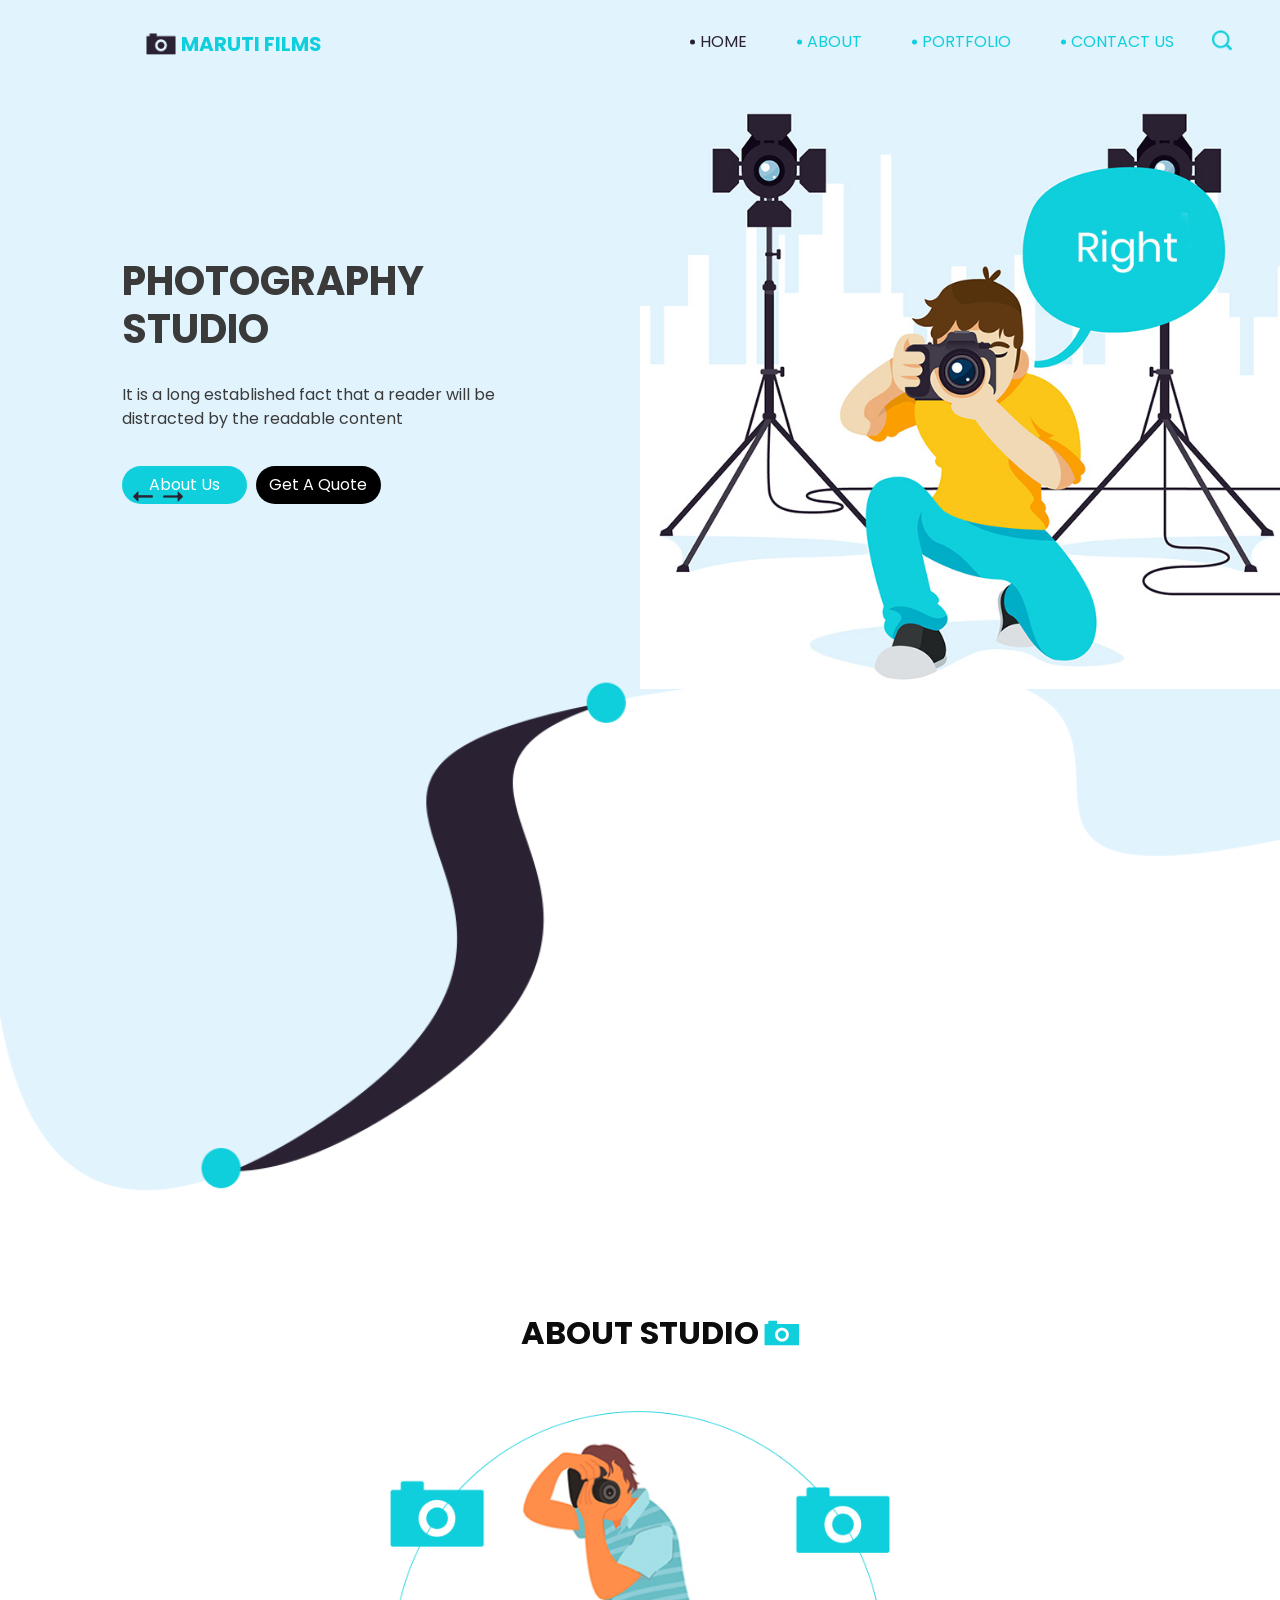
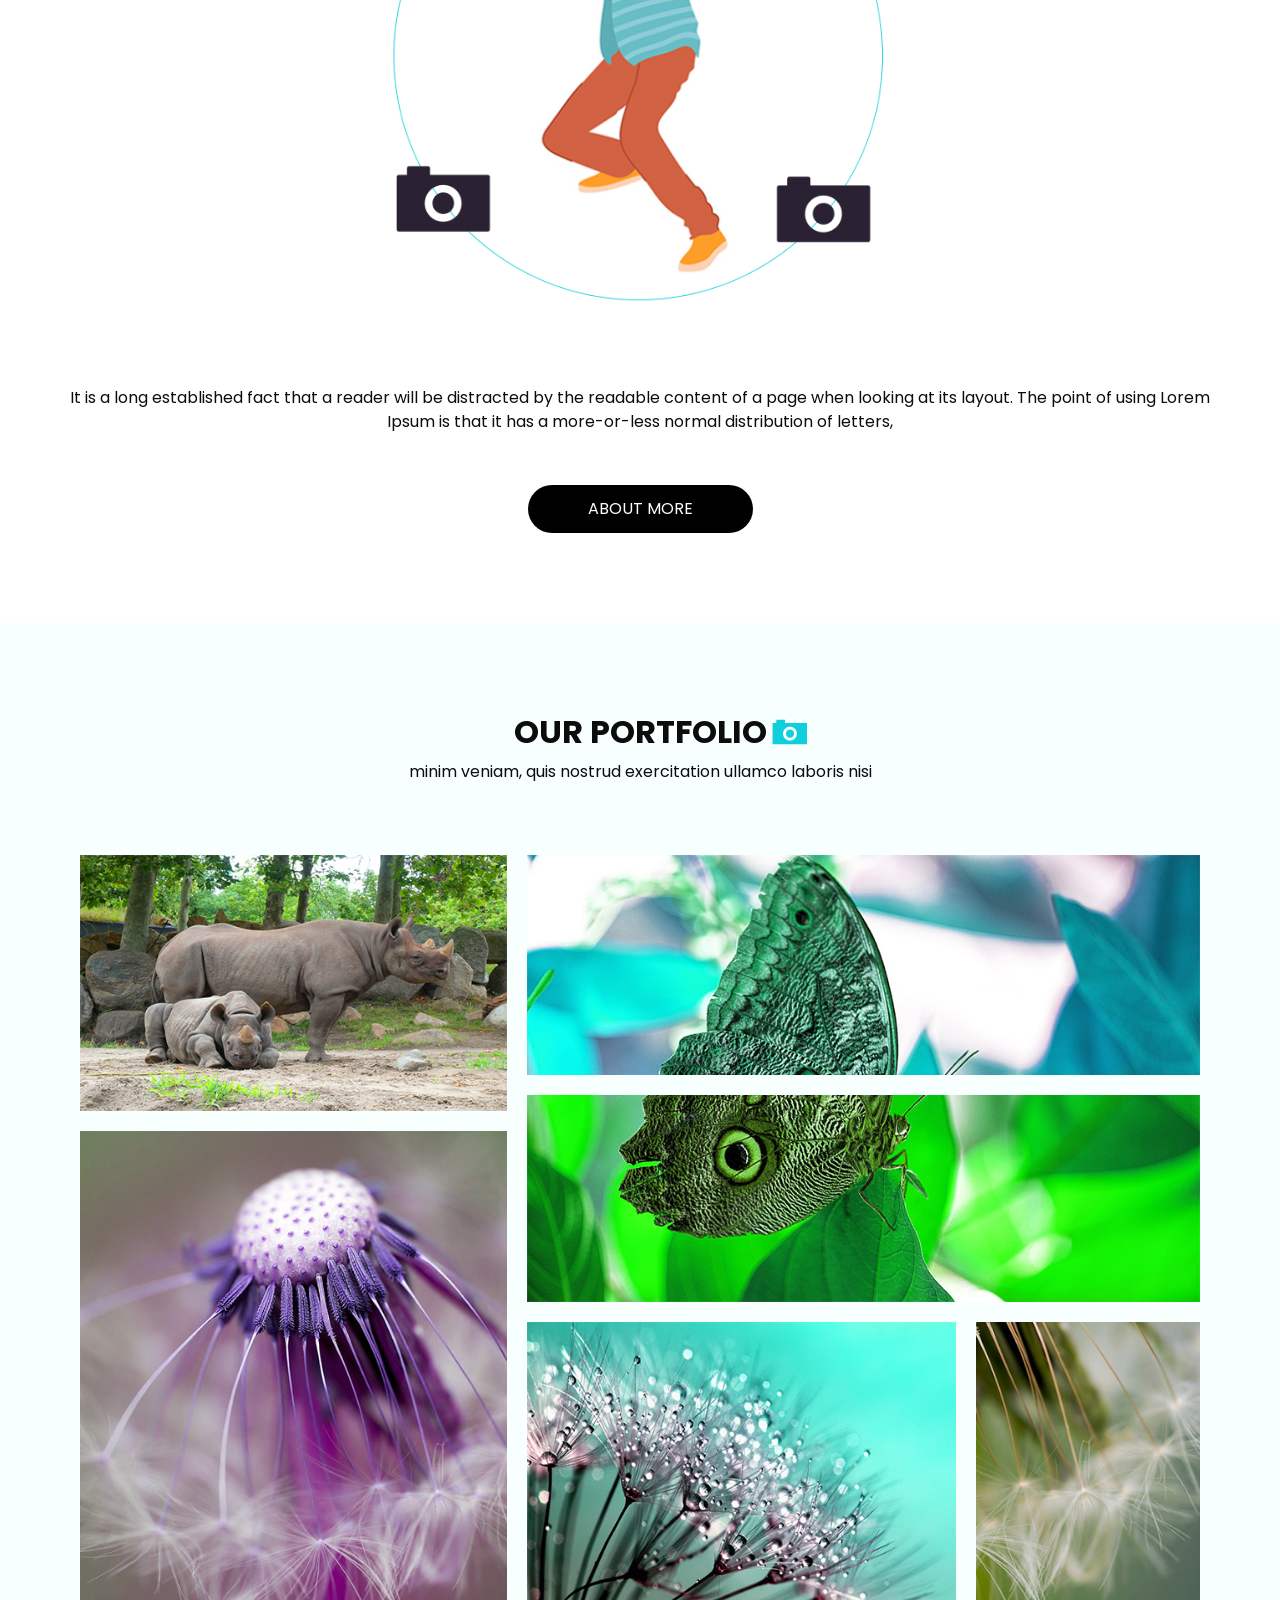
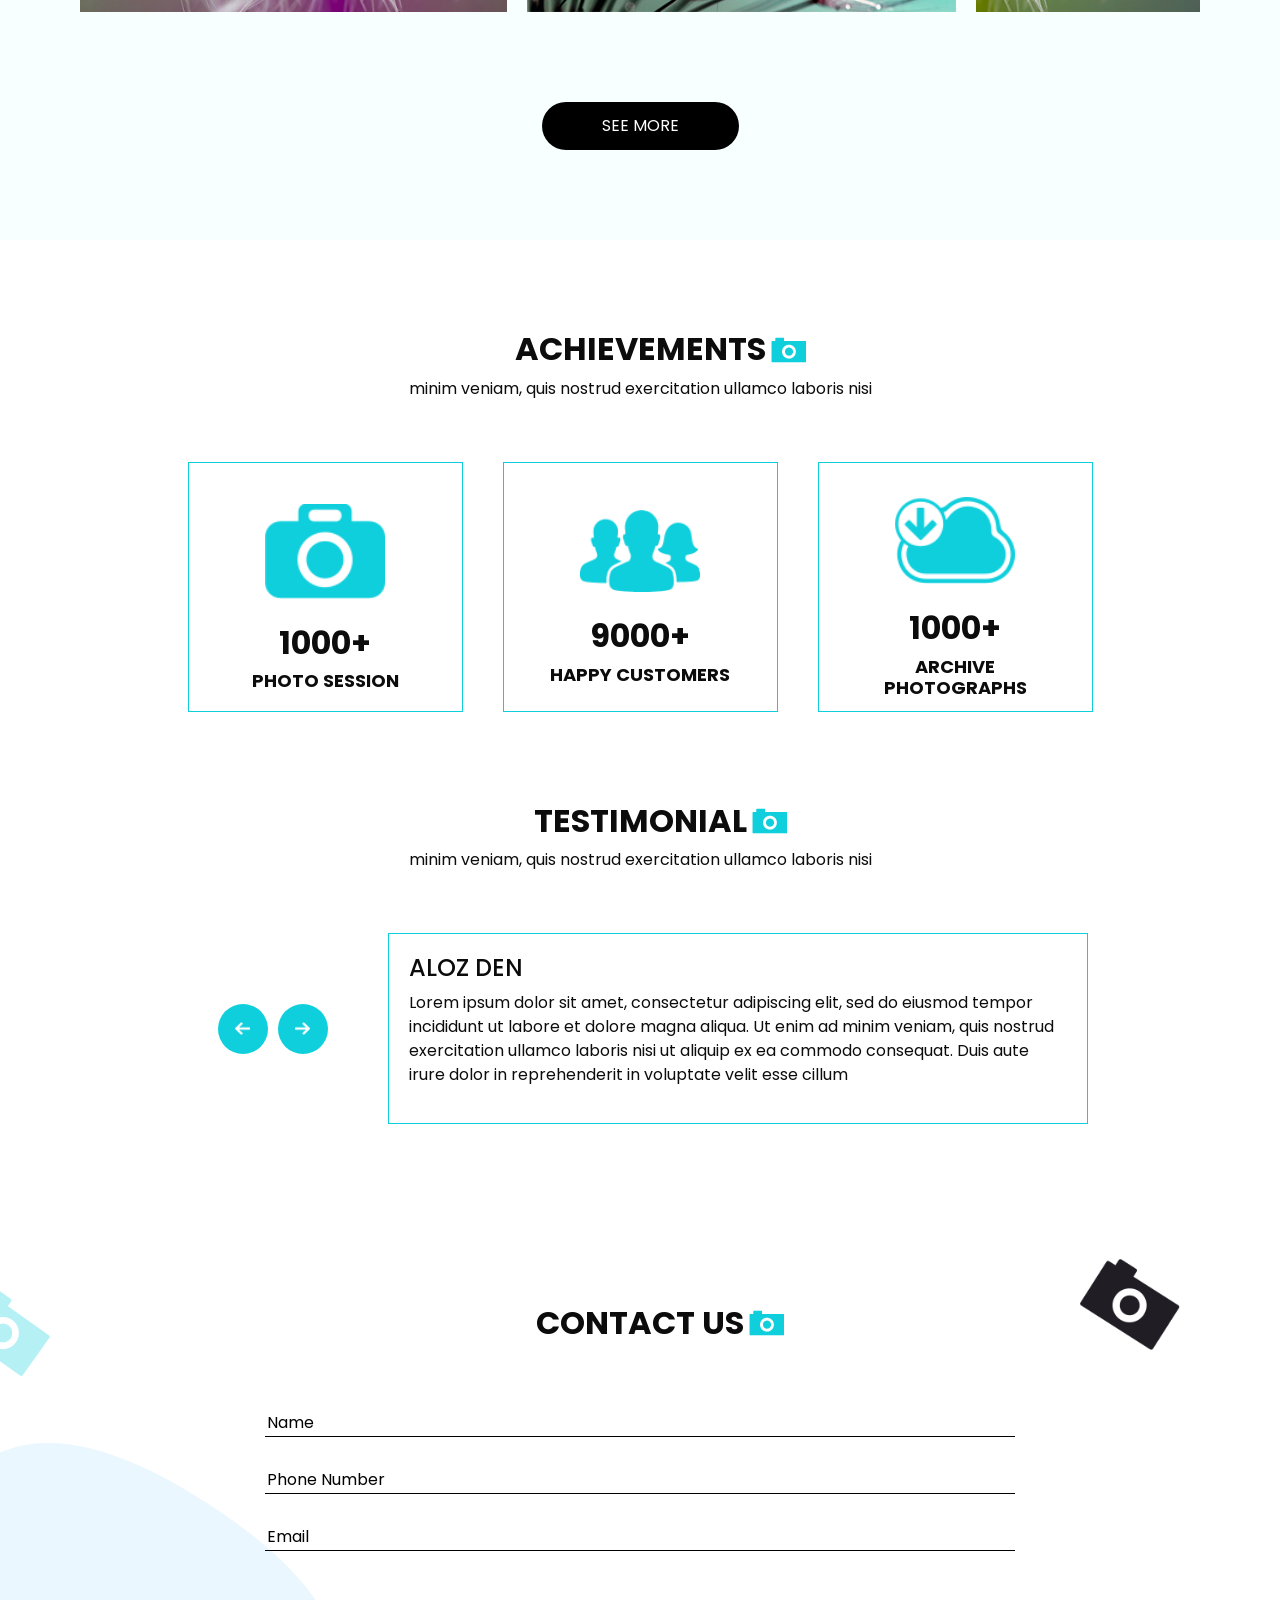
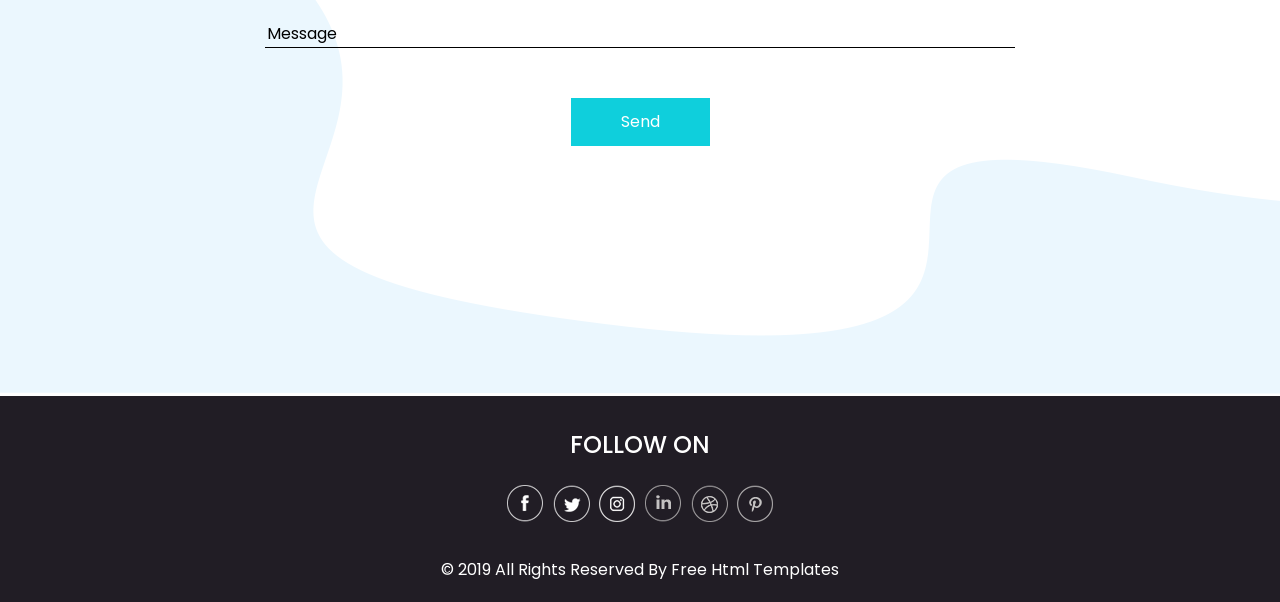
==== index.html @ 53996173 "Inital Code Added" ====
<!DOCTYPE html>
<html>

<head>
  <!-- Basic -->
  <meta charset="utf-8" />
  <meta http-equiv="X-UA-Compatible" content="IE=edge" />
  <!-- Mobile Metas -->
  <meta name="viewport" content="width=device-width, initial-scale=1, shrink-to-fit=no" />
  <!-- Site Metas -->
  <meta name="keywords" content="" />
  <meta name="description" content="" />
  <meta name="author" content="" />

  <title>Maruti Films</title>


  <!-- bootstrap core css -->
  <link rel="stylesheet" type="text/css" href="css/bootstrap.css" />

  <!-- fonts style -->
  <link href="https://fonts.googleapis.com/css?family=Poppins:400,700&display=swap" rel="stylesheet">

  <!-- Custom styles for this template -->
  <link href="css/style.css" rel="stylesheet" />
  <!-- responsive style -->
  <link href="css/responsive.css" rel="stylesheet" />
</head>

<body>

  <div class="hero_area">
    <!-- header section strats -->
    <header class="header_section">
      <div class="container-fluid">
        <div class="row">
          <div class="col-lg-11 offset-lg-1">
            <nav class="navbar navbar-expand-lg custom_nav-container ">
              <a class="navbar-brand" href="index.html">
                <img src="images/logo.png" alt="">
                <span>
                  Maruti Films
                </span>
              </a>
              </a>
              <button class="navbar-toggler" type="button" data-toggle="collapse" data-target="#navbarSupportedContent"
                aria-controls="navbarSupportedContent" aria-expanded="false" aria-label="Toggle navigation">
                <span class="navbar-toggler-icon"></span>
              </button>

              <div class="collapse navbar-collapse" id="navbarSupportedContent">
                <div class="d-flex ml-auto flex-column flex-lg-row align-items-center">
                  <ul class="navbar-nav  ">
                    <li class="nav-item active">
                      <a class="nav-link" href="index.html">Home <span class="sr-only">(current)</span></a>
                    </li>
                    <li class="nav-item">
                      <a class="nav-link" href="about.html"> About</a>
                    </li>
                    <li class="nav-item">
                      <a class="nav-link" href="portfolio.html"> Portfolio </a>
                    </li>
                    <li class="nav-item">
                      <a class="nav-link" href="contact.html">Contact Us</a>
                    </li>
                  </ul>
                  <form class="form-inline">
                    <button class="btn  my-2 my-sm-0 nav_search-btn" type="submit"></button>
                  </form>
                </div>

              </div>
            </nav>
          </div>
        </div>
      </div>
    </header>
    <!-- end header section -->
    <!-- slider section -->
    <section class=" slider_section position-relative">
      <div id="carouselExampleControls" class="carousel slide" data-ride="carousel">
        <div class="carousel-inner">
          <div class="carousel-item active">
            <div class="container-fluid">
              <div class="row">
                <div class="col-md-5 offset-md-1 ">
                  <div class="detail_box">
                    <h1>
                      photography <br>
                      studio
                    </h1>
                    <p>
                      It is a long established fact that a reader will be distracted by the readable content
                    </p>
                    <div class="btn-box">
                      <a href="" class="btn-1">
                        About Us
                      </a>
                      <a href="" class="btn-2">
                        Get A Quote
                      </a>
                    </div>
                  </div>
                </div>
                <div class="col-md-6 px-0">
                  <div class="img-box">
                    <img src="images/slider-img.jpg" alt="">
                  </div>
                </div>
              </div>
            </div>
          </div>
          <div class="carousel-item">
            <div class="container-fluid">
              <div class="row">
                <div class="col-md-5 offset-md-1">
                  <div class="detail_box">
                    <h1>
                      photography <br>
                      studio
                    </h1>
                    <p>
                      It is a long established fact that a reader will be distracted by the readable content
                    </p>
                    <div class="btn-box">
                      <a href="" class="btn-1">
                        About Us
                      </a>
                      <a href="" class="btn-2">
                        Get A Quote
                      </a>
                    </div>
                  </div>
                </div>
                <div class="col-md-6 px-0">
                  <div class="img-box">
                    <img src="images/slider-img.jpg" alt="">
                  </div>
                </div>
              </div>
            </div>
          </div>
          <div class="carousel-item">
            <div class="container-fluid">
              <div class="row">
                <div class="col-md-5 offset-md-1">
                  <div class="detail_box">
                    <h1>
                      photography <br>
                      studio
                    </h1>
                    <p>
                      It is a long established fact that a reader will be distracted by the readable content
                    </p>
                    <div class="btn-box">
                      <a href="" class="btn-1">
                        About Us
                      </a>
                      <a href="" class="btn-2">
                        Get A Quote
                      </a>
                    </div>
                  </div>
                </div>
                <div class="col-md-6 px-0">
                  <div class="img-box">
                    <img src="images/slider-img.jpg" alt="">
                  </div>
                </div>
              </div>
            </div>
          </div>
        </div>
        <div class="carousel_btn-container">
          <a class="carousel-control-prev" href="#carouselExampleControls" role="button" data-slide="prev">
            <span class="sr-only">Previous</span>
          </a>
          <a class="carousel-control-next" href="#carouselExampleControls" role="button" data-slide="next">
            <span class="sr-only">Next</span>
          </a>
        </div>
      </div>

    </section>
    <!-- end slider section -->
  </div>

  <!-- about section -->

  <section class="about_section layout_padding">
    <div class="container">
      <div class="heading_container">
        <h2>
          About Studio
        </h2>
      </div>
      <div class="box">
        <div class="img-box">
          <img src="images/about-img.jpg" alt="">
          <div class="about_img-bg">
            <img src="images/about-img-bg.png" alt="">
          </div>
        </div>
        <div class="detail-box">
          <p>
            It is a long established fact that a reader will be distracted by the readable content of a page when
            looking at its layout. The point of using Lorem Ipsum is that it has a more-or-less normal distribution of
            letters,
          </p>
          <div>
            <a href="">
              about More
            </a>
          </div>
        </div>
      </div>
    </div>

  </section>

  <!-- end about section -->

  <!-- portfolio section -->

  <section class="portfolio_section layout_padding">
    <div class="container">
      <div class="heading_container">
        <h2>
          Our portfolio
        </h2>
        <p>
          minim veniam, quis nostrud exercitation ullamco laboris nisi
        </p>
      </div>
      <div class="portfolio_container layout_padding2">
        <div class="box-1">
          <div class="img-box b-1">
            <img src="images/p-1.jpg" alt="">
            <div class="btn-box">
              <a href="" class="btn-1">

              </a>
            </div>
          </div>
          <div class="img-box b-2">
            <img src="images/p-2.jpg" alt="">
            <div class="btn-box">
              <a href="" class="btn-1">

              </a>
            </div>
          </div>
        </div>
        <div class="box-2">
          <div class="box-2-top">
            <div class="img-box b-3">
              <img src="images/p-3.jpg" alt="">
              <div class="btn-box">
                <a href="" class="btn-1">

                </a>
              </div>
            </div>
          </div>
          <div class="box-2-top2">
            <div class="img-box b-4">
              <img src="images/p-4.jpg" alt="">
              <div class="btn-box">
                <a href="" class="btn-1">

                </a>
              </div>
            </div>
          </div>
          <div class="box-2-btm">
            <div class="img-box b-5">
              <img src="images/p-5.jpg" alt="">
              <div class="btn-box">
                <a href="" class="btn-1">

                </a>
              </div>
            </div>
            <div class="img-box b-6">
              <img src="images/p-6.jpg" alt="">
              <div class="btn-box">
                <a href="" class="btn-1">

                </a>
              </div>
            </div>
          </div>
        </div>
      </div>
      <div class="see_btn">
        <a href="">
          See More
        </a>
      </div>
    </div>

  </section>

  <!-- end about section -->

  <!-- achieve section -->

  <section class="achieve_section layout_padding">
    <div class="container">
      <div class="heading_container">
        <h2>
          ACHIEVEMENTS
        </h2>
        <p>
          minim veniam, quis nostrud exercitation ullamco laboris nisi
        </p>
      </div>
      <div class="achieve_container">
        <div class="box">
          <div class="img-box">
            <img src="images/a-1.png" alt="">
          </div>
          <div class="detail-box">
            <h2>
              1000+
            </h2>
            <h6>
              Photo Session
            </h6>
          </div>
        </div>
        <div class="box">
          <div class="img-box">
            <img src="images/a-2.png" alt="">
          </div>
          <div class="detail-box">
            <h2>
              9000+
            </h2>
            <h6>
              Happy Customers
            </h6>
          </div>
        </div>
        <div class="box">
          <div class="img-box">
            <img src="images/a-3.png" alt="">
          </div>
          <div class="detail-box">
            <h2>
              1000+
            </h2>
            <h6>
              Archive Photographs
            </h6>
          </div>
        </div>
      </div>
    </div>
  </section>

  <!-- end achieve section -->

  <!-- client section -->

  <section class="client_section layout_padding-bottom">
    <div class="container">
      <div class="heading_container">
        <h2>
          Testimonial
        </h2>
        <p>
          minim veniam, quis nostrud exercitation ullamco laboris nisi
        </p>
      </div>
      <div class="layout_padding2-top">
        <div id="carouselExample2Controls" class="carousel slide" data-ride="carousel">
          <div class="row">
            <div class="col-md-3">
              <div class="btn_container">
                <a class="carousel-control-prev" href="#carouselExample2Controls" role="button" data-slide="prev">
                  <span class="sr-only">Previous</span>
                </a>
                <a class="carousel-control-next" href="#carouselExample2Controls" role="button" data-slide="next">
                  <span class="sr-only">Next</span>
                </a>
              </div>
            </div>
            <div class="col-md-9 col-lg-8">
              <div class="carousel-inner">
                <div class="carousel-item active">
                  <div class="detail-box">
                    <h4>
                      Aloz den
                    </h4>
                    <p>
                      Lorem ipsum dolor sit amet, consectetur adipiscing elit, sed do eiusmod tempor incididunt ut
                      labore
                      et
                      dolore magna aliqua. Ut enim ad minim veniam, quis nostrud exercitation ullamco laboris nisi ut
                      aliquip ex ea commodo consequat. Duis aute irure dolor in reprehenderit in voluptate velit esse
                      cillum
                    </p>
                  </div>
                </div>
                <div class="carousel-item ">
                  <div class="detail-box">
                    <h4>
                      Aloz den
                    </h4>
                    <p>
                      Lorem ipsum dolor sit amet, consectetur adipiscing elit, sed do eiusmod tempor incididunt ut
                      labore
                      et
                      dolore magna aliqua. Ut enim ad minim veniam, quis nostrud exercitation ullamco laboris nisi ut
                      aliquip ex ea commodo consequat. Duis aute irure dolor in reprehenderit in voluptate velit esse
                      cillum
                    </p>
                  </div>
                </div>
                <div class="carousel-item ">
                  <div class="detail-box">
                    <h4>
                      Aloz den
                    </h4>
                    <p>
                      Lorem ipsum dolor sit amet, consectetur adipiscing elit, sed do eiusmod tempor incididunt ut
                      labore
                      et
                      dolore magna aliqua. Ut enim ad minim veniam, quis nostrud exercitation ullamco laboris nisi ut
                      aliquip ex ea commodo consequat. Duis aute irure dolor in reprehenderit in voluptate velit esse
                      cillum
                    </p>
                  </div>
                </div>
              </div>
            </div>

          </div>

        </div>
      </div>
    </div>
  </section>


  <!-- end client section -->

  <!-- contact section -->

  <section class="contact_section layout_padding">
    <div class="bg-img1">
      <img src="images/bg-img-1.png" alt="">
    </div>
    <div class="bg-img2">
      <img src="images/bg-img-2.png" alt="">
    </div>
    <div class="container">
      <div class="heading_container">
        <h2>
          Contact Us
        </h2>
      </div>
      <div class="">
        <div class="row">
          <div class="col-md-8 mx-auto">
            <form action="">
              <div class="contact_form-container">
                <div>
                  <div>
                    <input type="text" placeholder="Name">
                  </div>
                  <div>
                    <input type="text" placeholder="Phone Number">
                  </div>
                  <div>
                    <input type="email" placeholder="Email">
                  </div>
                  <div class="">
                    <input type="text" placeholder="Message" class="message_input">
                  </div>
                  <div class=" d-flex justify-content-center ">
                    <button type="submit">
                      Send
                    </button>
                  </div>
                </div>
              </div>
            </form>
          </div>
        </div>
      </div>
    </div>
  </section>


  <!-- end contact section -->


  <!-- info section -->
  <section class="info_section ">
    <div class="container">
      <div class="info_container">
        <div class="info_social">
          <div class="d-flex justify-content-center">
            <h4 class="">
              Follow on
            </h4>
          </div>
          <div class="social_box">
            <a href="">
              <img src="images/fb.png" alt="">
            </a>
            <a href="">
              <img src="images/twitter.png" alt="">
            </a>
            <a href="">
              <img src="images/instagram.png" alt="">
            </a>
            <a href="">
              <img src="images/linkedin.png" alt="">
            </a>
            <a href="">
              <img src="images/dribble.png" alt="">
            </a>
            <a href="">
              <img src="images/pinterest.png" alt="">
            </a>
          </div>
        </div>
      </div>
    </div>
  </section>

  <!-- end info_section -->

  <!-- footer section -->
  <section class="container-fluid footer_section">
    <div class="container">
      <p>
        &copy; 2019 All Rights Reserved By
        <a href="https://html.design/">Free Html Templates</a>
      </p>
    </div>
  </section>
  <!-- footer section -->

  <script type="text/javascript" src="js/jquery-3.4.1.min.js"></script>
  <script type="text/javascript" src="js/bootstrap.js"></script>

</body>

</html>
---- css/style.css ----
body {
  font-family: 'Poppins', sans-serif;
  color: #0c0c0c;
  background-color: #ffffff;
}

.layout_padding {
  padding: 90px 0;
}

.layout_padding2 {
  padding: 45px 0;
}

.layout_padding2-top {
  padding-top: 45px;
}

.layout_padding2-bottom {
  padding-bottom: 45px;
}

.layout_padding-top {
  padding-top: 90px;
}

.layout_padding-bottom {
  padding-bottom: 90px;
}

.heading_container {
  display: -webkit-box;
  display: -ms-flexbox;
  display: flex;
  -webkit-box-orient: vertical;
  -webkit-box-direction: normal;
      -ms-flex-direction: column;
          flex-direction: column;
  -webkit-box-align: center;
      -ms-flex-align: center;
          align-items: center;
  text-align: center;
}

.heading_container h2 {
  position: relative;
  font-weight: bold;
  text-transform: uppercase;
}

.heading_container h2 span {
  position: relative;
  z-index: 2;
}

.heading_container h2::before {
  content: "";
  position: absolute;
  width: 35px;
  height: 26px;
  top: 50%;
  right: -40px;
  -webkit-transform: translateY(-50%);
          transform: translateY(-50%);
  z-index: 1;
  background-image: url(../images/heading-img.png);
  background-repeat: no-repeat;
}

/*header section*/
.hero_area {
  height: 136vh;
  position: relative;
  background-image: url(../images/hero-bg.png);
  background-size: cover;
}

.sub_page .hero_area {
  height: auto;
  background-image: none;
  background-color: #e1f3fd;
}

.sub_page .hero_area::after {
  display: none;
}

.header_section .container-fluid {
  padding-right: 25px;
  padding-left: 25px;
}

.header_section .nav_container {
  margin: 0 auto;
}

.custom_nav-container .navbar-nav .nav-item .nav-link {
  margin: 10px 30px;
  padding: 0;
  color: #0fcfdc;
  text-align: center;
  position: relative;
  text-transform: uppercase;
}

.custom_nav-container .navbar-nav .nav-item .nav-link::before {
  content: "";
  width: 5px;
  height: 5px;
  position: absolute;
  top: 50%;
  left: -10px;
  -webkit-transform: translateY(-50%);
          transform: translateY(-50%);
  background-color: #0fcfdc;
  border-radius: 100%;
}

.custom_nav-container .navbar-nav .nav-item.active .nav-link, .custom_nav-container .navbar-nav .nav-item:hover .nav-link {
  color: #2a2132;
}

.custom_nav-container .navbar-nav .nav-item.active .nav-link::before, .custom_nav-container .navbar-nav .nav-item:hover .nav-link::before {
  background-color: #2a2132;
}

a,
a:hover,
a:focus {
  text-decoration: none;
}

a:hover,
a:focus {
  color: initial;
}

.btn,
.btn:focus {
  outline: none !important;
  -webkit-box-shadow: none;
          box-shadow: none;
}

.custom_nav-container .nav_search-btn {
  background-image: url(../images/search-icon.png);
  background-size: 20px;
  background-repeat: no-repeat;
  background-position: center 5px;
  width: 35px;
  height: 35px;
  padding: 0;
  border: none;
}

.navbar-brand {
  display: -webkit-box;
  display: -ms-flexbox;
  display: flex;
  -webkit-box-align: center;
      -ms-flex-align: center;
          align-items: center;
}

.navbar-brand img {
  width: 30px;
  margin-right: 5px;
}

.navbar-brand span {
  font-size: 20px;
  font-weight: 700;
  color: #0fcfdc;
  text-transform: uppercase;
}

.custom_nav-container {
  z-index: 99999;
  padding-top: 20px;
  -webkit-box-align: end;
      -ms-flex-align: end;
          align-items: flex-end;
}

.navbar-expand-lg .navbar-collapse {
  -webkit-box-align: end;
      -ms-flex-align: end;
          align-items: flex-end;
}

.custom_nav-container .navbar-toggler {
  outline: none;
}

.custom_nav-container .navbar-toggler .navbar-toggler-icon {
  background-image: url(../images/menu.png);
  background-size: 45px;
}

/*end header section*/
/* slider section */
.slider_section {
  display: -webkit-box;
  display: -ms-flexbox;
  display: flex;
  -webkit-box-align: center;
      -ms-flex-align: center;
          align-items: center;
  position: relative;
  z-index: 2;
  color: #3b3a3a;
}

.slider_section .row {
  -webkit-box-align: center;
      -ms-flex-align: center;
          align-items: center;
}

.slider_section div#carouselExampleControls {
  width: 100%;
}

.slider_section .detail_box {
  padding-right: 10%;
}

.slider_section .detail_box h1 {
  font-weight: bold;
  margin-bottom: 30px;
  text-transform: uppercase;
}

.slider_section .detail_box .btn-box {
  margin-top: 35px;
}

.slider_section .detail_box .btn-box a {
  width: 125px;
  text-align: center;
}

.slider_section .detail_box .btn-box .btn-1 {
  display: inline-block;
  padding: 7px 0px;
  background-color: #0fcfdc;
  color: #ffffff;
  border-radius: 30px;
  margin-right: 5px;
}

.slider_section .detail_box .btn-box .btn-1:hover {
  background-color: #0db9c4;
}

.slider_section .detail_box .btn-box .btn-2 {
  display: inline-block;
  padding: 7px 0px;
  background-color: #000000;
  color: #ffffff;
  border-radius: 30px;
}

.slider_section .detail_box .btn-box .btn-2:hover {
  background-color: #333333;
}

.slider_section .img-box img {
  width: 100%;
}

.slider_section .carousel_btn-container {
  width: 60px;
  position: absolute;
  bottom: 175px;
  display: -webkit-box;
  display: -ms-flexbox;
  display: flex;
  -webkit-box-pack: justify;
      -ms-flex-pack: justify;
          justify-content: space-between;
  left: 10%;
  z-index: 999;
}

.slider_section .carousel_btn-container .carousel-control-prev,
.slider_section .carousel_btn-container .carousel-control-next {
  position: relative;
  width: 35px;
  height: 35px;
  border: none;
  border-radius: 100%;
  opacity: 1;
  background-repeat: no-repeat;
  background-size: 20px;
  background-position: center;
}

.slider_section .carousel_btn-container .carousel-control-prev {
  background-image: url(../images/prev.png);
}

.slider_section .carousel_btn-container .carousel-control-prev:hover {
  background-image: url(../images/prev-blue.png);
}

.slider_section .carousel_btn-container .carousel-control-next {
  background-image: url(../images/next.png);
}

.slider_section .carousel_btn-container .carousel-control-next:hover {
  background-image: url(../images/next-blue.png);
}

.about_section .box {
  display: -webkit-box;
  display: -ms-flexbox;
  display: flex;
  -webkit-box-orient: vertical;
  -webkit-box-direction: normal;
      -ms-flex-direction: column;
          flex-direction: column;
  -webkit-box-align: center;
      -ms-flex-align: center;
          align-items: center;
}

.about_section .box img {
  width: 100%;
}

.about_section .box .img-box {
  position: relative;
  width: 250px;
  margin: 50px 0;
}

.about_section .box .img-box .about_img-bg {
  position: absolute;
  top: 50%;
  left: 50%;
  width: 200%;
  -webkit-transform: translate(-50%, -50%) rotate(0deg) scale(1);
          transform: translate(-50%, -50%) rotate(0deg) scale(1);
  -webkit-animation: rotateAnimation 3s infinite;
          animation: rotateAnimation 3s infinite;
}

@-webkit-keyframes rotateAnimation {
  0% {
    -webkit-transform: translate(-50%, -50%) rotate(0deg) scale(1);
            transform: translate(-50%, -50%) rotate(0deg) scale(1);
  }
  49% {
    -webkit-transform: translate(-50%, -50%) rotate(180deg) scale(1.1);
            transform: translate(-50%, -50%) rotate(180deg) scale(1.1);
  }
  100% {
    -webkit-transform: translate(-50%, -50%) rotate(360deg) scale(1);
            transform: translate(-50%, -50%) rotate(360deg) scale(1);
  }
}

@keyframes rotateAnimation {
  0% {
    -webkit-transform: translate(-50%, -50%) rotate(0deg) scale(1);
            transform: translate(-50%, -50%) rotate(0deg) scale(1);
  }
  49% {
    -webkit-transform: translate(-50%, -50%) rotate(180deg) scale(1.1);
            transform: translate(-50%, -50%) rotate(180deg) scale(1.1);
  }
  100% {
    -webkit-transform: translate(-50%, -50%) rotate(360deg) scale(1);
            transform: translate(-50%, -50%) rotate(360deg) scale(1);
  }
}

.about_section .box .detail-box {
  margin-top: 35px;
  text-align: center;
}

.about_section .box .detail-box a {
  display: inline-block;
  padding: 12px 60px;
  background-color: #000000;
  color: #ffffff;
  border-radius: 40px;
  text-transform: uppercase;
  margin-top: 35px;
}

.about_section .box .detail-box a:hover {
  background-color: #333333;
}

.portfolio_section {
  background-color: #f8ffff;
}

.portfolio_section .portfolio_container {
  display: -webkit-box;
  display: -ms-flexbox;
  display: flex;
}

.portfolio_section .portfolio_container .img-box {
  margin: 10px;
  position: relative;
  display: -webkit-box;
  display: -ms-flexbox;
  display: flex;
  -webkit-box-flex: 1;
      -ms-flex-positive: 1;
          flex-grow: 1;
}

.portfolio_section .portfolio_container .img-box img {
  width: 100%;
  height: 100%;
}

.portfolio_section .portfolio_container .img-box .btn-box {
  position: absolute;
  top: 50%;
  left: 50%;
  -webkit-transform: translate(-50%, -50%);
          transform: translate(-50%, -50%);
  display: -webkit-box;
  display: -ms-flexbox;
  display: flex;
}

.portfolio_section .portfolio_container .img-box .btn-box a {
  display: none;
  width: 50px;
  height: 50px;
  border-radius: 100%;
  background-size: cover;
  background-position: center;
  background-repeat: no-repeat;
  margin: 0 5px;
}

.portfolio_section .portfolio_container .img-box .btn-box .btn-1 {
  background-image: url(../images/link.png);
}

.portfolio_section .portfolio_container .img-box::before {
  content: "";
  display: none;
  position: absolute;
  width: 100%;
  height: 100%;
  top: 0;
  left: 0;
  background-color: rgba(15, 207, 220, 0.8);
  z-index: 0;
}

.portfolio_section .portfolio_container .img-box:hover a {
  display: block;
}

.portfolio_section .portfolio_container .img-box:hover::before {
  display: block;
}

.portfolio_section .portfolio_container .box-1,
.portfolio_section .portfolio_container .box-2 {
  display: -webkit-box;
  display: -ms-flexbox;
  display: flex;
  -webkit-box-orient: vertical;
  -webkit-box-direction: normal;
      -ms-flex-direction: column;
          flex-direction: column;
  -webkit-box-pack: stretch;
      -ms-flex-pack: stretch;
          justify-content: stretch;
  -webkit-box-align: stretch;
      -ms-flex-align: stretch;
          align-items: stretch;
}

.portfolio_section .portfolio_container .box-2-btm {
  display: -webkit-box;
  display: -ms-flexbox;
  display: flex;
  -webkit-box-pack: stretch;
      -ms-flex-pack: stretch;
          justify-content: stretch;
  -webkit-box-align: stretch;
      -ms-flex-align: stretch;
          align-items: stretch;
}

.portfolio_section .portfolio_container .box-2-btm .box-2-left {
  display: -webkit-box;
  display: -ms-flexbox;
  display: flex;
}

.portfolio_section .see_btn {
  display: -webkit-box;
  display: -ms-flexbox;
  display: flex;
  -webkit-box-pack: center;
      -ms-flex-pack: center;
          justify-content: center;
}

.portfolio_section .see_btn a {
  display: inline-block;
  padding: 12px 60px;
  background-color: #000000;
  color: #ffffff;
  border-radius: 40px;
  text-transform: uppercase;
  margin-top: 35px;
}

.portfolio_section .see_btn a:hover {
  background-color: #333333;
}

.achieve_section .achieve_container {
  display: -webkit-box;
  display: -ms-flexbox;
  display: flex;
  -webkit-box-pack: center;
      -ms-flex-pack: center;
          justify-content: center;
}

.achieve_section .achieve_container .box {
  width: 275px;
  height: 250px;
  display: -webkit-box;
  display: -ms-flexbox;
  display: flex;
  -webkit-box-orient: vertical;
  -webkit-box-direction: normal;
      -ms-flex-direction: column;
          flex-direction: column;
  -webkit-box-align: center;
      -ms-flex-align: center;
          align-items: center;
  -webkit-box-pack: center;
      -ms-flex-pack: center;
          justify-content: center;
  text-align: center;
  margin: 45px 20px 0 20px;
  padding: 45px 35px 15px 35px;
  border: 1px solid #0fcfdc;
}

.achieve_section .achieve_container .box .img-box {
  width: 120px;
}

.achieve_section .achieve_container .box .img-box img {
  width: 100%;
}

.achieve_section .achieve_container .detail-box {
  margin-top: 25px;
  text-transform: uppercase;
}

.achieve_section .achieve_container .detail-box h2 {
  font-weight: bold;
}

.achieve_section .achieve_container .detail-box h6 {
  font-weight: bold;
  font-size: 18px;
}

.client_section .row {
  -webkit-box-align: center;
      -ms-flex-align: center;
          align-items: center;
}

.client_section .col-md-3 {
  display: -webkit-box;
  display: -ms-flexbox;
  display: flex;
  -webkit-box-pack: end;
      -ms-flex-pack: end;
          justify-content: flex-end;
}

.client_section .btn_container {
  display: -webkit-box;
  display: -ms-flexbox;
  display: flex;
  -webkit-box-pack: center;
      -ms-flex-pack: center;
          justify-content: center;
  -webkit-box-align: center;
      -ms-flex-align: center;
          align-items: center;
}

.client_section .btn_container .carousel-control-prev,
.client_section .btn_container .carousel-control-next {
  position: relative;
  width: 50px;
  height: 50px;
  border: none;
  border-radius: 100%;
  opacity: 1;
  background-repeat: no-repeat;
  background-size: 15px;
  background-position: center;
  background-color: #0fcfdc;
  margin: 0 5px;
}

.client_section .btn_container .carousel-control-prev:hover,
.client_section .btn_container .carousel-control-next:hover {
  background-color: #000000;
}

.client_section .btn_container .carousel-control-prev {
  background-image: url(../images/prev-white.png);
}

.client_section .btn_container .carousel-control-next {
  background-image: url(../images/next-white.png);
}

.client_section .detail-box {
  padding: 20px;
  border: 1px solid #0fcfdc;
  margin: 0 25px;
}

.client_section .detail-box h4 {
  text-transform: uppercase;
}

/* contact section */
.contact_section {
  background-image: url(../images/contact-bg.png);
  background-repeat: no-repeat;
  background-position: left bottom;
  padding-bottom: 250px;
  position: relative;
}

.contact_section .bg-img1 {
  width: 100px;
  position: absolute;
  top: 45px;
  right: 100px;
}

.contact_section .bg-img1 img {
  width: 100%;
}

.contact_section .bg-img2 {
  width: 50px;
  position: absolute;
  top: 75px;
  left: 0px;
}

.contact_section .bg-img2 img {
  width: 100%;
}

.contact_section .contact_form-container {
  margin-top: 45px;
}

.contact_section .contact_form-container input {
  border: none;
  outline: none;
  border-bottom: 1px solid #000000;
  color: #000000;
  width: 100%;
  margin: 15px 0;
  background-color: transparent;
}

.contact_section .contact_form-container input::-webkit-input-placeholder {
  color: #000000;
}

.contact_section .contact_form-container input:-ms-input-placeholder {
  color: #000000;
}

.contact_section .contact_form-container input::-ms-input-placeholder {
  color: #000000;
}

.contact_section .contact_form-container input::placeholder {
  color: #000000;
}

.contact_section .contact_form-container input.message_input {
  margin-top: 55px;
}

.contact_section .contact_form-container button {
  display: inline-block;
  padding: 12px 50px;
  background-color: #0fcfdc;
  color: #ffffff;
  border-radius: 0;
  margin-top: 35px;
  border: none;
}

.contact_section .contact_form-container button:hover {
  background-color: #0db9c4;
}

/* end contact section */
.info_section {
  background-color: #211d25;
  color: #ffffff;
  font-family: 'Poppins', sans-serif;
}

.info_section .info_container {
  width: 75%;
  margin: 0 auto;
}

.info_section .info_social {
  padding-top: 35px;
  display: -webkit-box;
  display: -ms-flexbox;
  display: flex;
  -webkit-box-orient: vertical;
  -webkit-box-direction: normal;
      -ms-flex-direction: column;
          flex-direction: column;
  -webkit-box-align: center;
      -ms-flex-align: center;
          align-items: center;
}

.info_section .info_social h4 {
  text-transform: uppercase;
}

.info_section .info_social .social_box {
  display: -webkit-box;
  display: -ms-flexbox;
  display: flex;
  margin: 15px auto;
  -webkit-box-align: center;
      -ms-flex-align: center;
          align-items: center;
}

.info_section .info_social .social_box img {
  min-width: 10px;
  margin: 0 3px;
}

/* footer section*/
.footer_section {
  background-color: #211d25;
  display: -webkit-box;
  display: -ms-flexbox;
  display: flex;
  -webkit-box-pack: center;
      -ms-flex-pack: center;
          justify-content: center;
  position: relative;
  font-family: 'Poppins', sans-serif;
}

.footer_section p {
  color: #ffffff;
  margin: 0 auto;
  text-align: center;
  padding: 20px 0;
  width: 55%;
}

.footer_section a {
  color: #ffffff;
}
/*# sourceMappingURL=style.css.map */
---- css/responsive.css ----
@media (max-width: 1120px) {
  .slider_section .carousel_btn-container {
    bottom: 0;
  }
}

@media (max-width: 992px) {
  .navbar-nav {
    align-items: center;
  }

  .custom_nav-container .navbar-nav .nav-item .nav-link {
    margin: 15px 30px;
  }

  .achieve_section .achieve_container {
    flex-wrap: wrap;
  }

  .info_section .info_container {
    width: 100%;
  }

  .footer_section p {
    width: 100%;
  }
}

@media (max-width: 768px) {
  .hero_area {
    height: auto;
  }

  .slider_section {
    padding-top: 50px;
  }

  .slider_section .detail_box {
    text-align: center;
    margin-bottom: 35px;
  }

  .slider_section .detail_box {
    padding: 0;
  }

  .about_section .box .img-box {
    width: 40%;
  }

  .portfolio_section .portfolio_container {
    flex-direction: column;
  }

  .contact_section .bg-img1 {
    width: 75px;
    position: absolute;
    top: 0;
    right: 0px;
  }

  .client_section .col-md-3 {
    justify-content: center;
  }

  .client_section .detail-box {
    margin-bottom: 35px;
  }

  .client_section .row {
    flex-wrap: wrap-reverse;
  }
}

@media (max-width: 576px) {
  .heading_container h2::before {
    top: -15px;
    right: 50%;
    -webkit-transform: translate(50%, -50%);
    transform: translate(50%, -50%);
  }

  .client_section .detail-box {
    margin-left: 0;
    margin-right: 0;

  }
}

@media (max-width: 480px) {}

@media (max-width: 420px) {
  .slider_section .detail_box h1 {
    font-size: 2rem;
  }

  .portfolio_section .portfolio_container .box-2-btm {
    flex-direction: column;
  }
}

@media (max-width: 360px) {}

@media (min-width: 1200px) {
  .container {
    max-width: 1170px;
  }
}
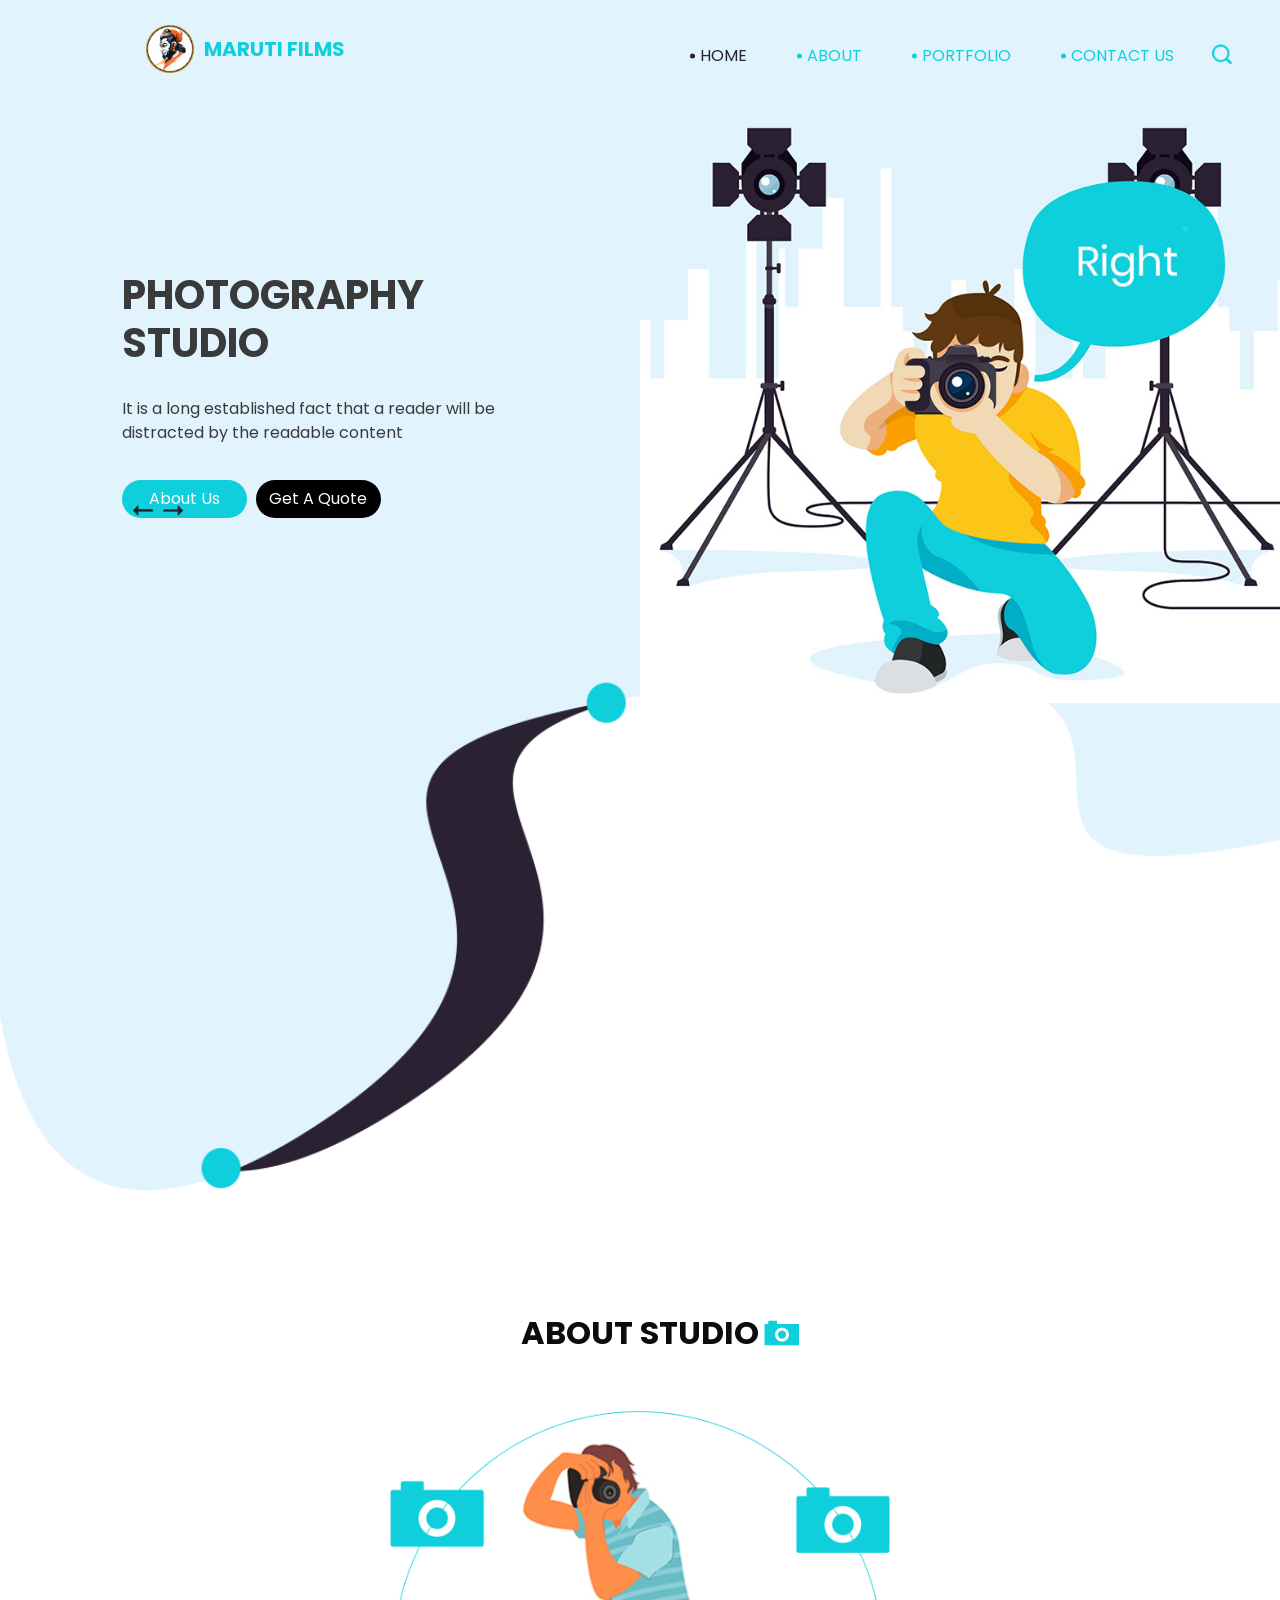
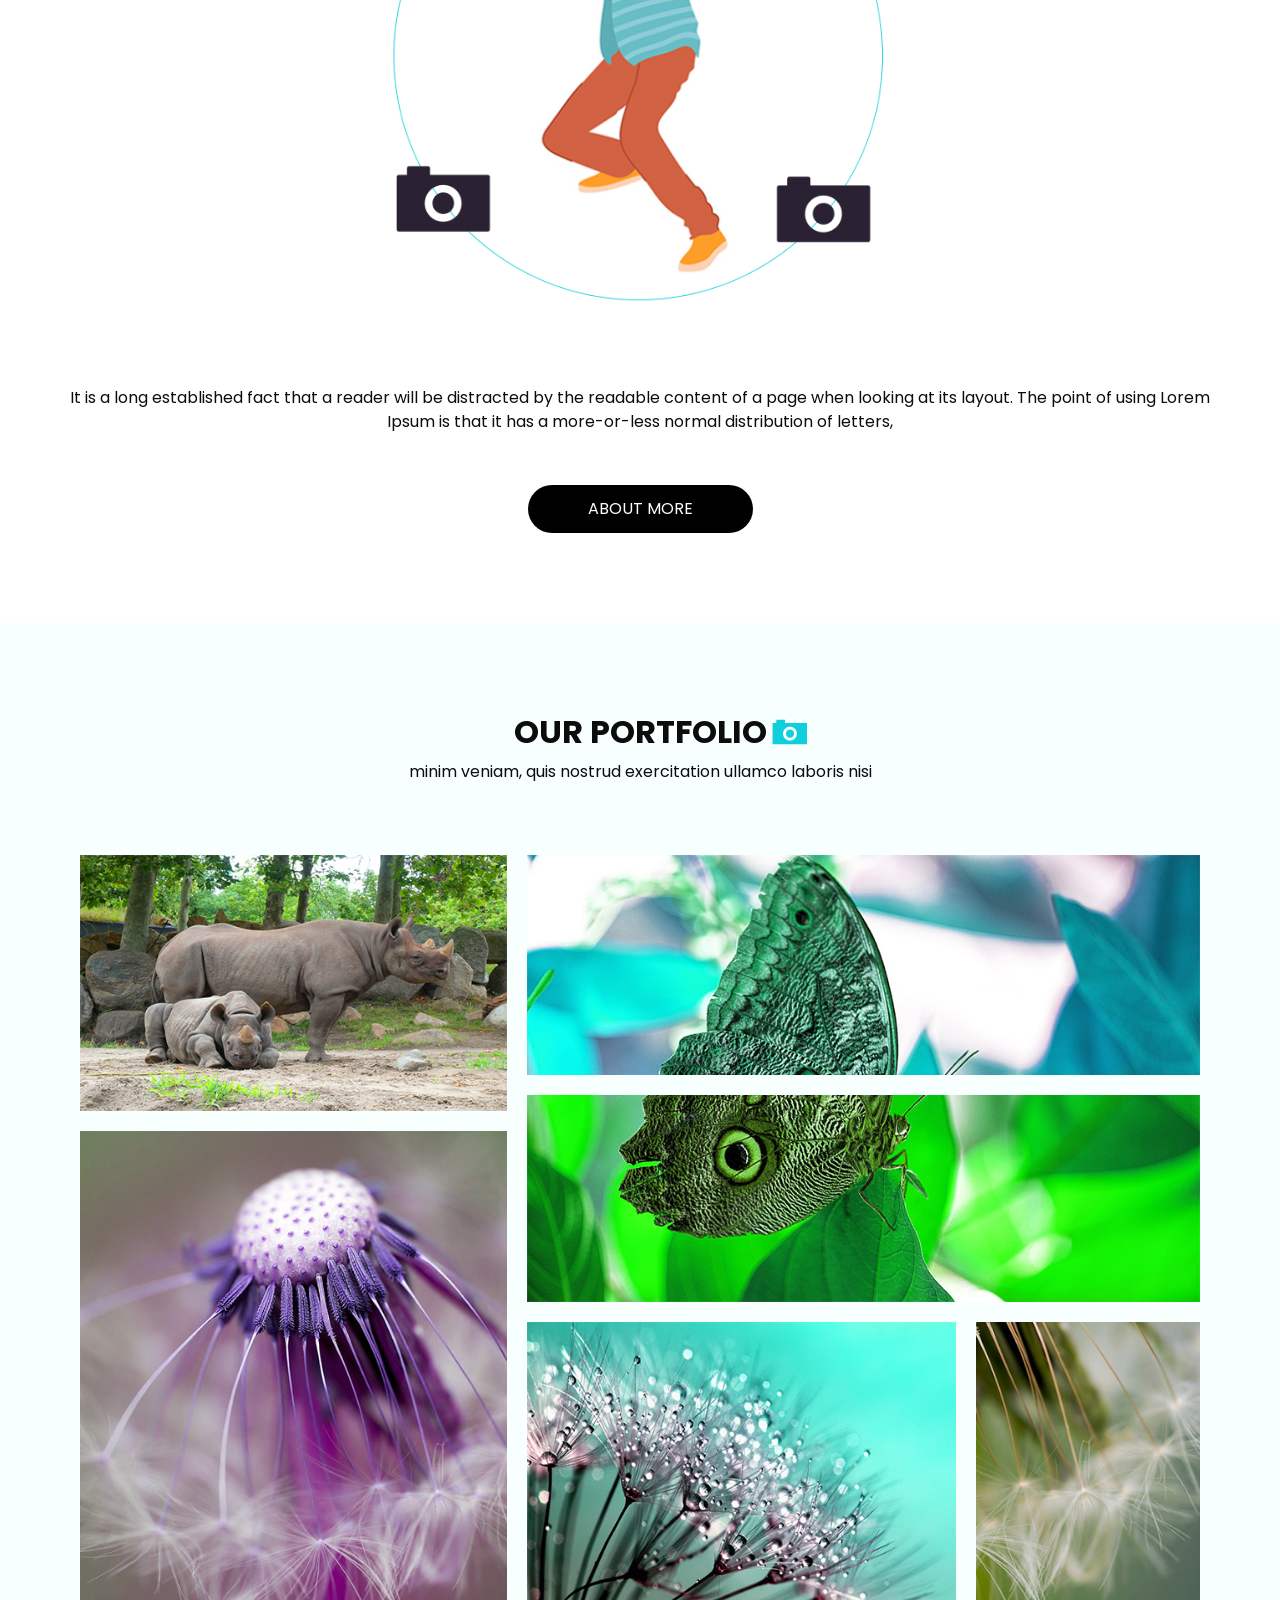
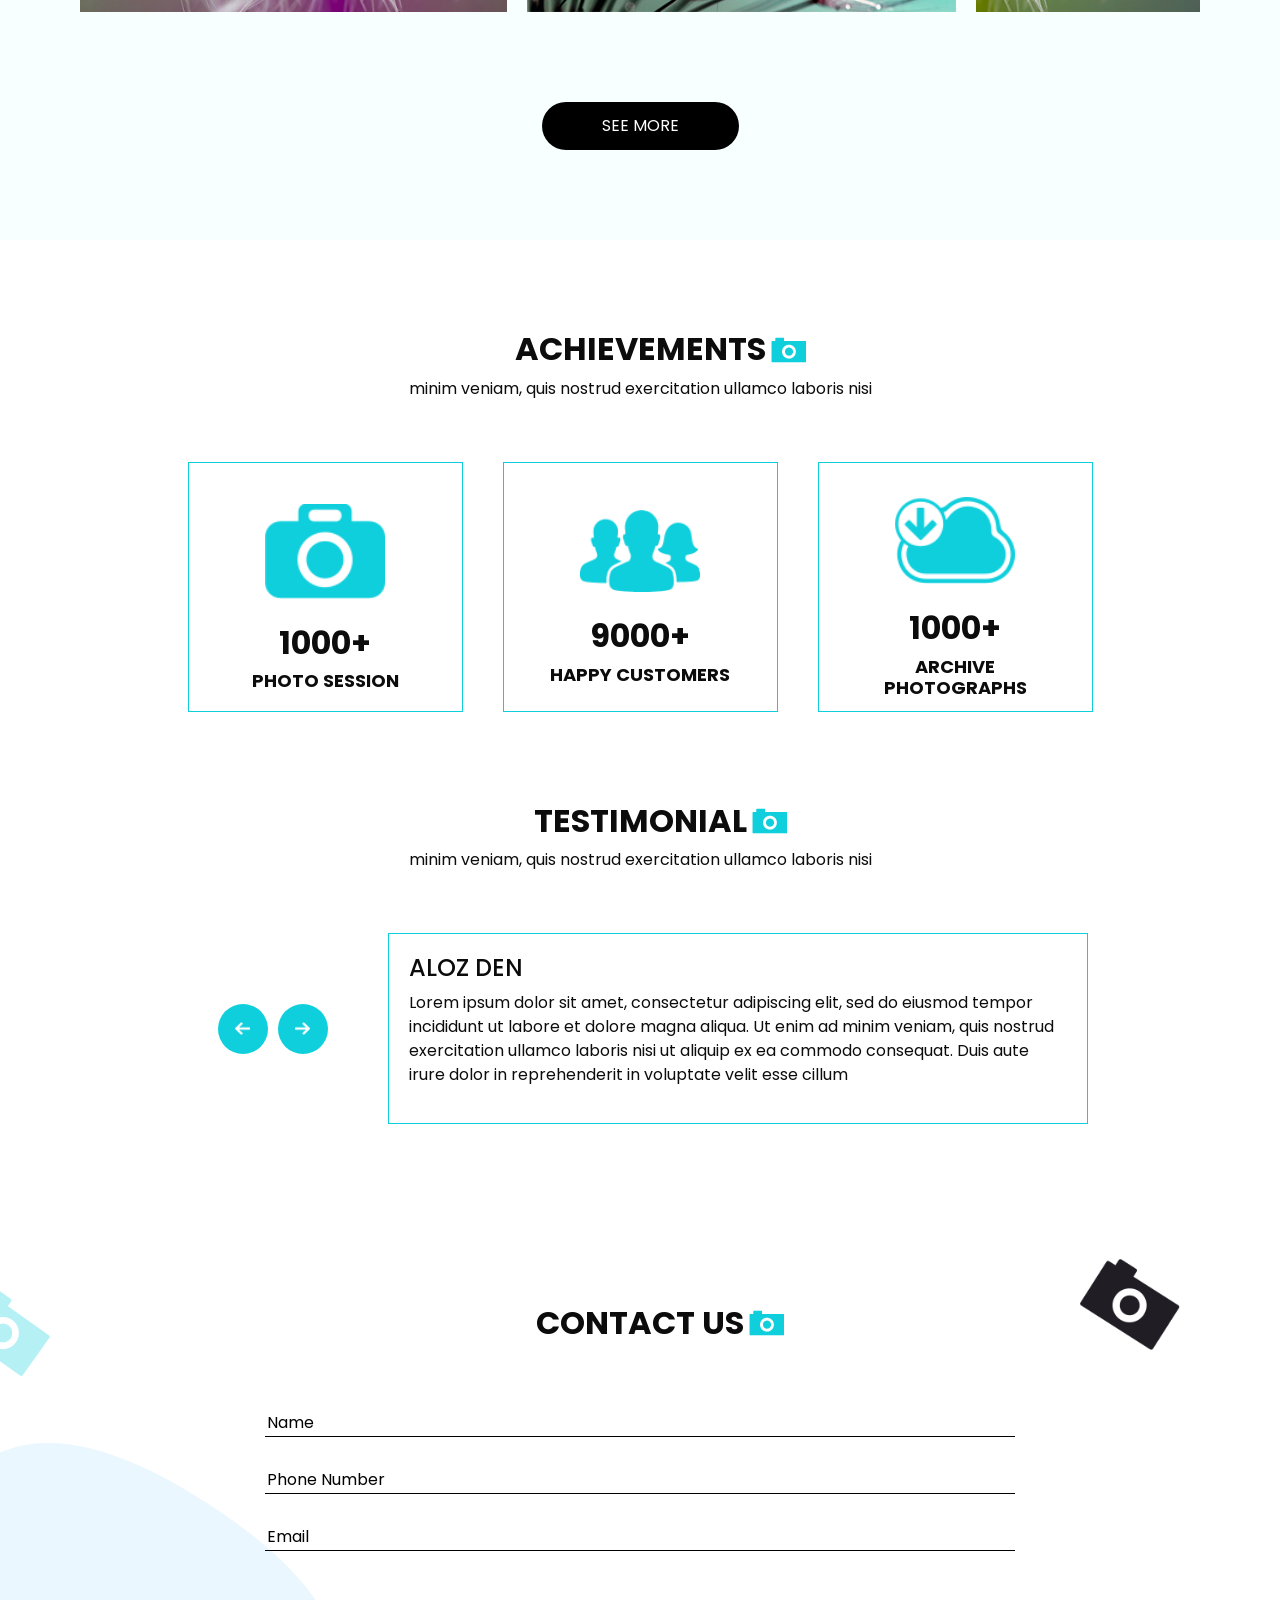
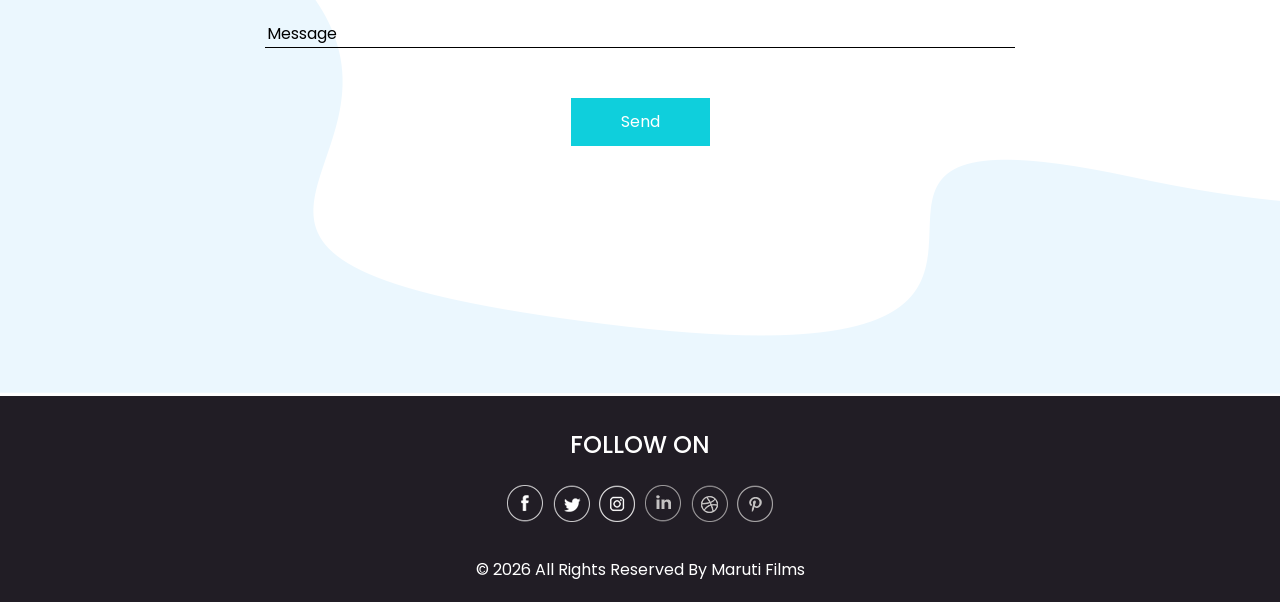
==== commit 6c676520: "logo and branding changes" ====
--- a/index.html
+++ b/index.html
@@ -13,6 +13,8 @@
   <meta name="author" content="" />
 
   <title>Maruti Films</title>
+  <link rel="icon" type="image/png" href="images/favicon.png" />
+  <link rel="apple-touch-icon" href="images/apple-touch-icon.png" />
 
 
   <!-- bootstrap core css -->
@@ -37,7 +39,7 @@
           <div class="col-lg-11 offset-lg-1">
             <nav class="navbar navbar-expand-lg custom_nav-container ">
               <a class="navbar-brand" href="index.html">
-                <img src="images/logo.png" alt="">
+                <img src="images/logo.png" alt="Maruti Films logo">
                 <span>
                   Maruti Films
                 </span>
@@ -538,8 +540,8 @@
   <section class="container-fluid footer_section">
     <div class="container">
       <p>
-        &copy; 2019 All Rights Reserved By
-        <a href="https://html.design/">Free Html Templates</a>
+        &copy; 2026 All Rights Reserved By
+        <a href="https://marutifilms.vercel.app/">Maruti Films</a>
       </p>
     </div>
   </section>
--- a/css/style.css
+++ b/css/style.css
@@ -163,8 +163,9 @@
 }
 
 .navbar-brand img {
-  width: 30px;
-  margin-right: 5px;
+  width: 48px;
+  height: 48px;
+  margin-right: 10px;
 }
 
 .navbar-brand span {
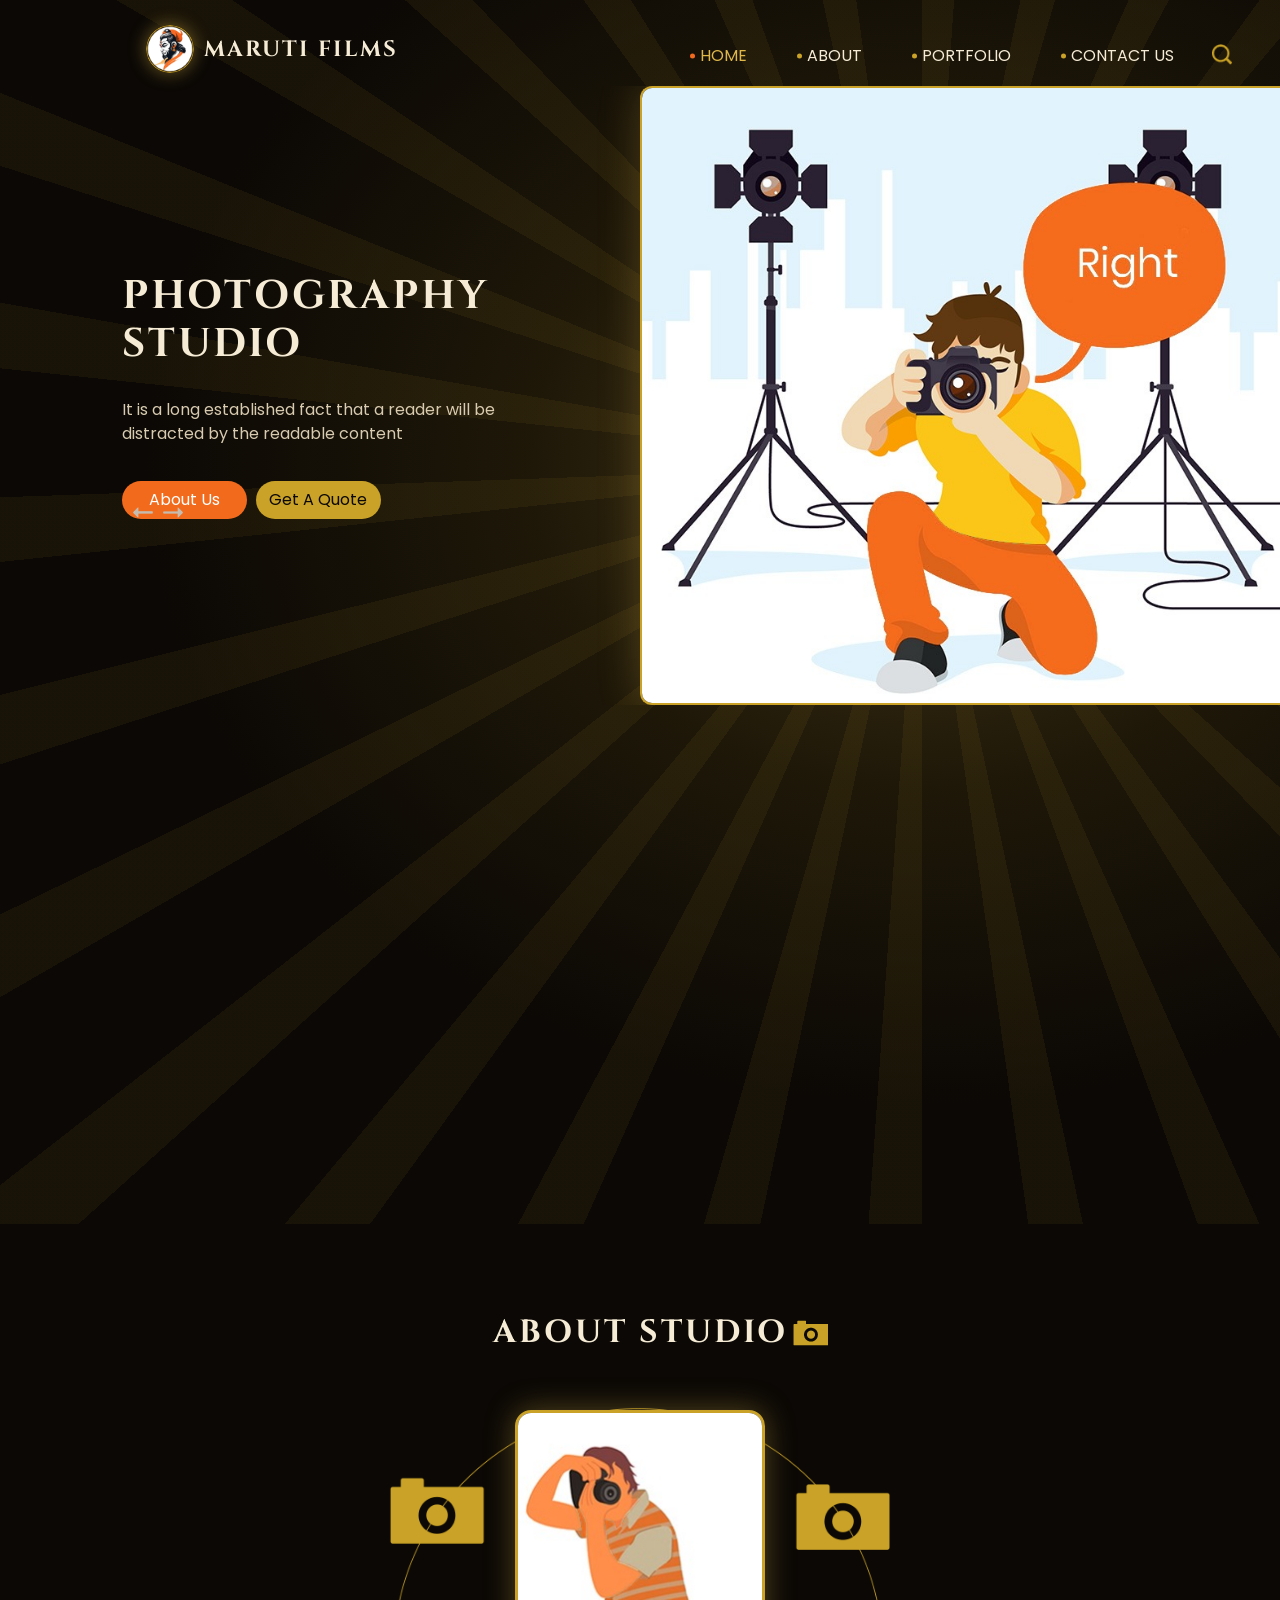
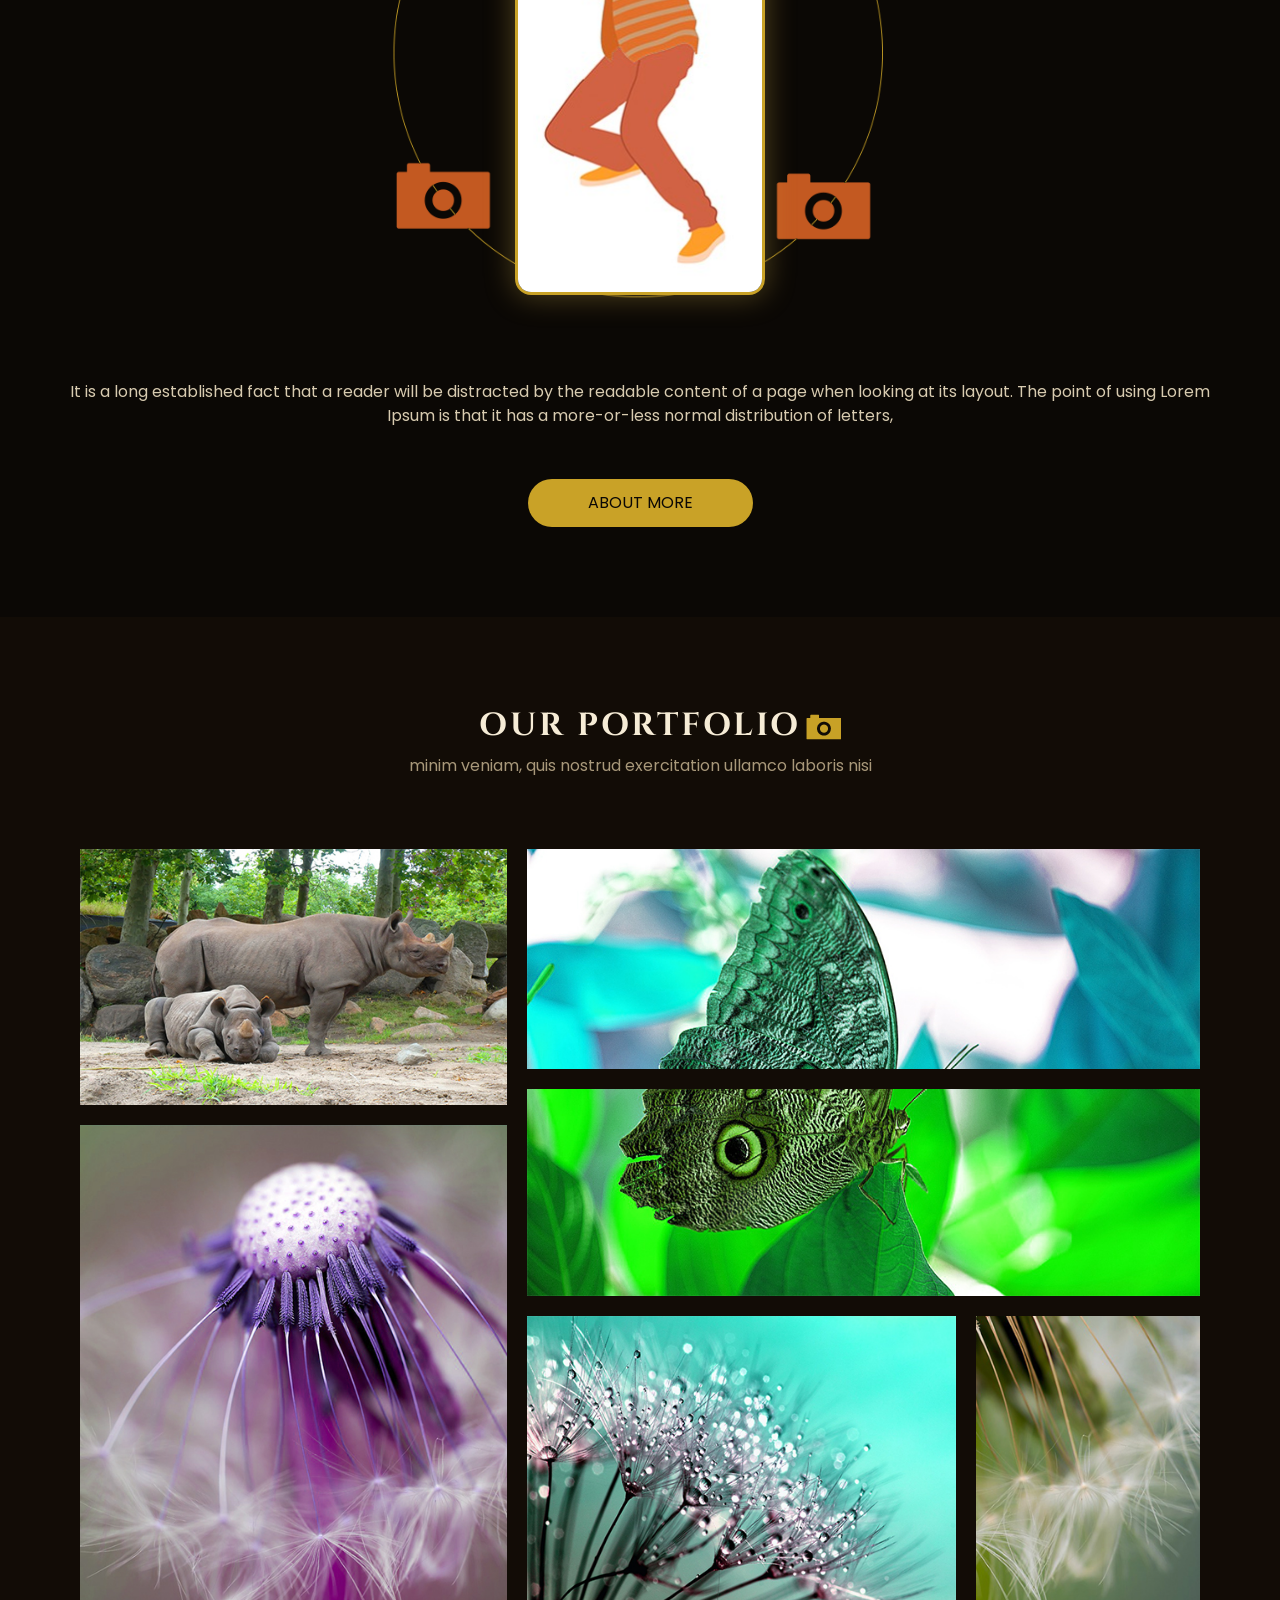
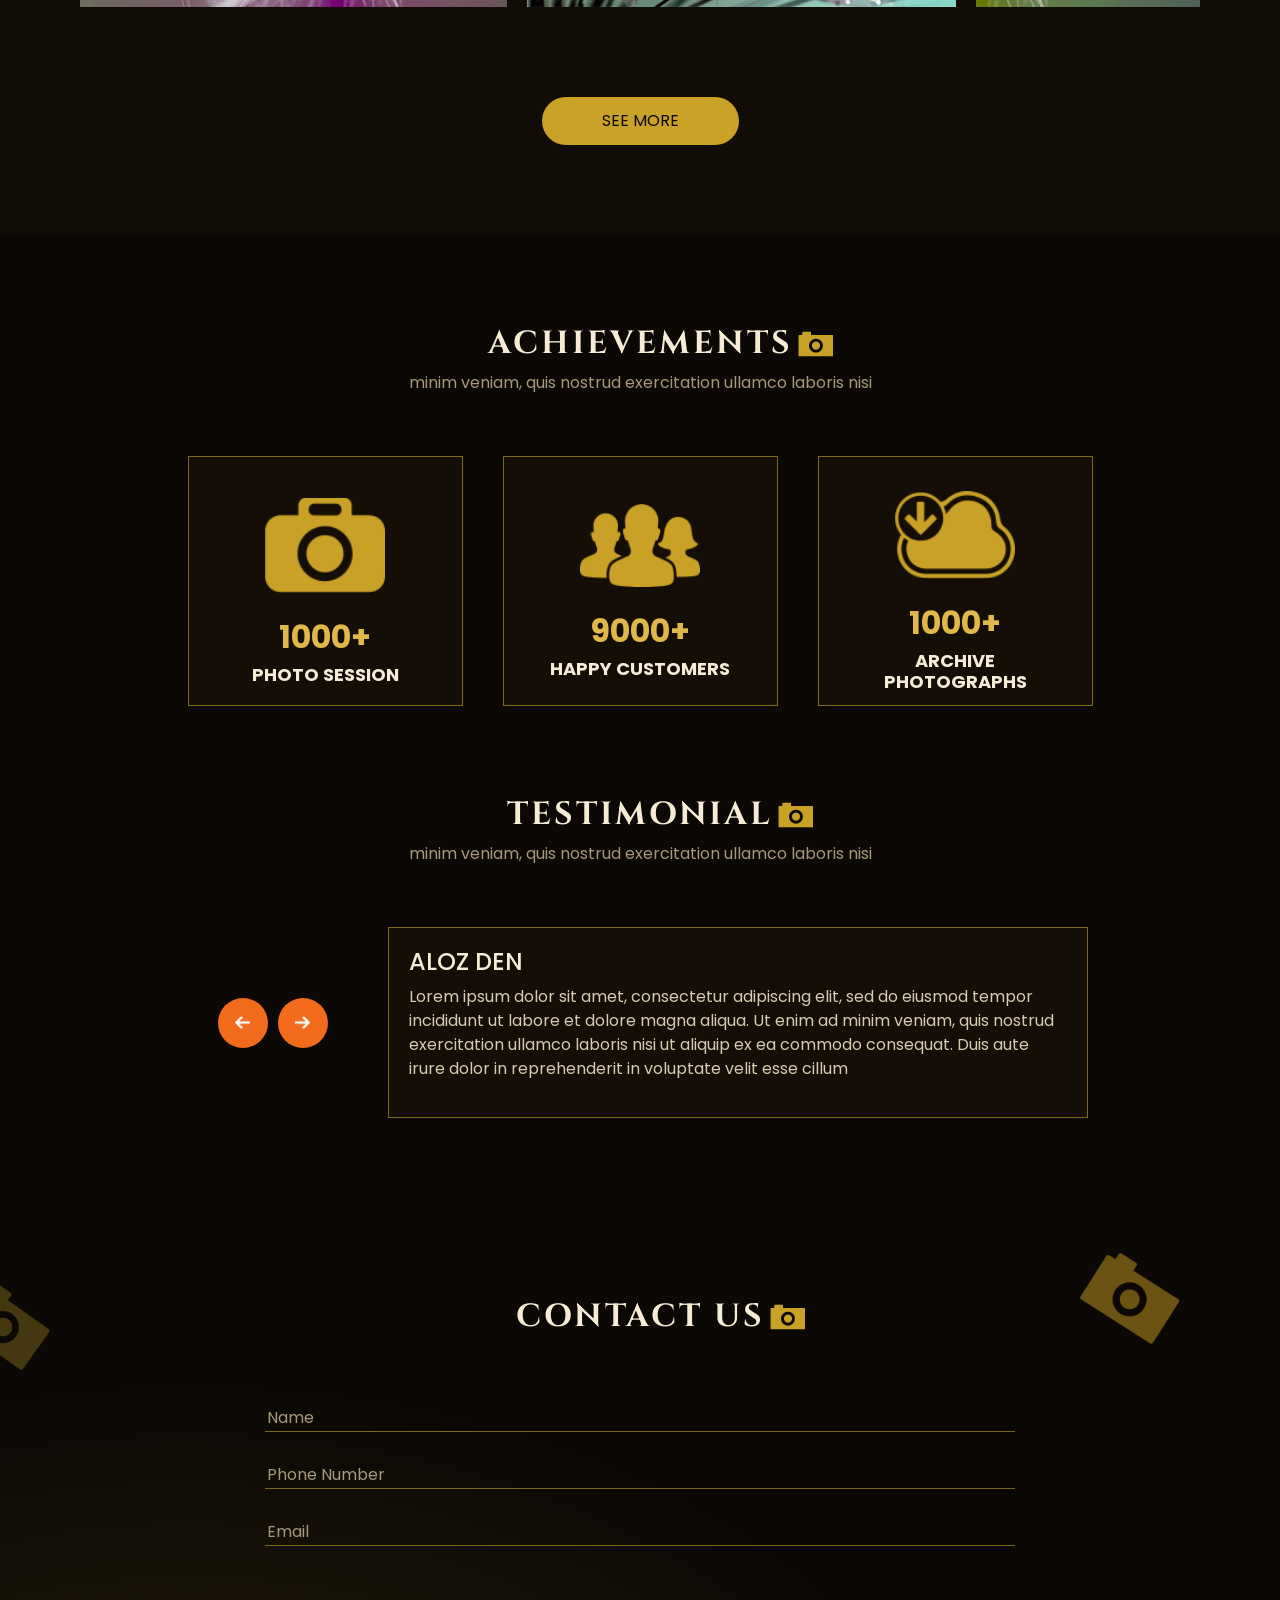
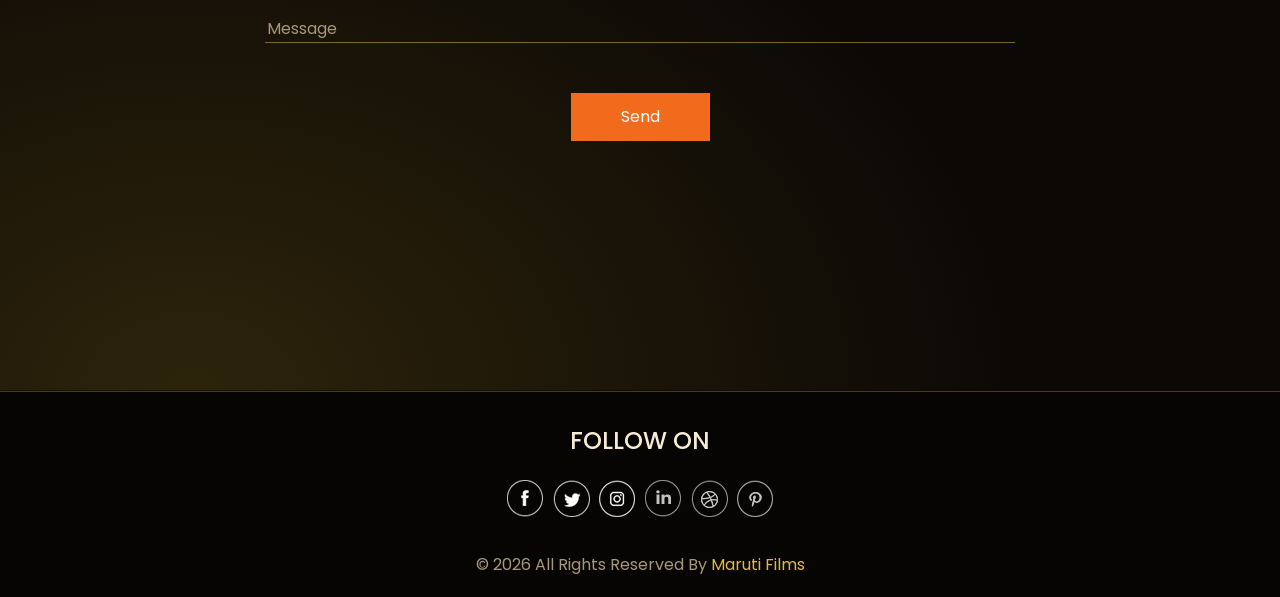
==== commit 6e7fd1bf: "color code changes" ====
--- a/index.html
+++ b/index.html
@@ -21,7 +21,7 @@
   <link rel="stylesheet" type="text/css" href="css/bootstrap.css" />
 
   <!-- fonts style -->
-  <link href="https://fonts.googleapis.com/css?family=Poppins:400,700&display=swap" rel="stylesheet">
+  <link href="https://fonts.googleapis.com/css?family=Cinzel:700|Poppins:400,700&display=swap" rel="stylesheet">
 
   <!-- Custom styles for this template -->
   <link href="css/style.css" rel="stylesheet" />
--- a/css/style.css
+++ b/css/style.css
@@ -1,7 +1,21 @@
 body {
   font-family: 'Poppins', sans-serif;
-  color: #0c0c0c;
-  background-color: #ffffff;
+  color: #d8cbb0;
+  background-color: #0b0805;
+}
+
+h1, h2, h3, h4, h5, h6 {
+  color: #f6ecd6;
+}
+
+::-moz-selection {
+  background-color: #c9a227;
+  color: #0b0805;
+}
+
+::selection {
+  background-color: #c9a227;
+  color: #0b0805;
 }
 
 .layout_padding {
@@ -44,8 +58,15 @@
 
 .heading_container h2 {
   position: relative;
-  font-weight: bold;
+  font-family: 'Cinzel', serif;
+  font-weight: 700;
+  letter-spacing: 3px;
   text-transform: uppercase;
+  color: #f6ecd6;
+}
+
+.heading_container p {
+  color: #a8987a;
 }
 
 .heading_container h2 span {
@@ -71,14 +92,16 @@
 .hero_area {
   height: 136vh;
   position: relative;
-  background-image: url(../images/hero-bg.png);
+  background-color: #0b0805;
+  background-image: radial-gradient(ellipse at 72% 38%, rgba(224, 184, 74, 0.28) 0%, rgba(201, 162, 39, 0.1) 30%, rgba(11, 8, 5, 0) 60%), repeating-conic-gradient(from 0deg at 72% 38%, rgba(201, 162, 39, 0.07) 0deg 4deg, rgba(11, 8, 5, 0) 4deg 12deg);
   background-size: cover;
 }
 
 .sub_page .hero_area {
   height: auto;
   background-image: none;
-  background-color: #e1f3fd;
+  background-color: #120c06;
+  border-bottom: 1px solid rgba(201, 162, 39, 0.35);
 }
 
 .sub_page .hero_area::after {
@@ -97,7 +120,7 @@
 .custom_nav-container .navbar-nav .nav-item .nav-link {
   margin: 10px 30px;
   padding: 0;
-  color: #0fcfdc;
+  color: #f6ecd6;
   text-align: center;
   position: relative;
   text-transform: uppercase;
@@ -112,16 +135,16 @@
   left: -10px;
   -webkit-transform: translateY(-50%);
           transform: translateY(-50%);
-  background-color: #0fcfdc;
+  background-color: #c9a227;
   border-radius: 100%;
 }
 
 .custom_nav-container .navbar-nav .nav-item.active .nav-link, .custom_nav-container .navbar-nav .nav-item:hover .nav-link {
-  color: #2a2132;
+  color: #e0b84a;
 }
 
 .custom_nav-container .navbar-nav .nav-item.active .nav-link::before, .custom_nav-container .navbar-nav .nav-item:hover .nav-link::before {
-  background-color: #2a2132;
+  background-color: #f26b1d;
 }
 
 a,
@@ -132,7 +155,7 @@
 
 a:hover,
 a:focus {
-  color: initial;
+  color: #e0b84a;
 }
 
 .btn,
@@ -166,12 +189,17 @@
   width: 48px;
   height: 48px;
   margin-right: 10px;
+  border-radius: 100%;
+  -webkit-box-shadow: 0 0 18px rgba(224, 184, 74, 0.45);
+          box-shadow: 0 0 18px rgba(224, 184, 74, 0.45);
 }
 
 .navbar-brand span {
-  font-size: 20px;
+  font-family: 'Cinzel', serif;
+  font-size: 22px;
   font-weight: 700;
-  color: #0fcfdc;
+  letter-spacing: 2px;
+  color: #f6ecd6;
   text-transform: uppercase;
 }
 
@@ -209,7 +237,7 @@
           align-items: center;
   position: relative;
   z-index: 2;
-  color: #3b3a3a;
+  color: #d8cbb0;
 }
 
 .slider_section .row {
@@ -229,7 +257,10 @@
 .slider_section .detail_box h1 {
   font-weight: bold;
   margin-bottom: 30px;
+  font-family: 'Cinzel', serif;
+  letter-spacing: 3px;
   text-transform: uppercase;
+  color: #f6ecd6;
 }
 
 .slider_section .detail_box .btn-box {
@@ -244,30 +275,35 @@
 .slider_section .detail_box .btn-box .btn-1 {
   display: inline-block;
   padding: 7px 0px;
-  background-color: #0fcfdc;
+  background-color: #f26b1d;
   color: #ffffff;
   border-radius: 30px;
   margin-right: 5px;
 }
 
 .slider_section .detail_box .btn-box .btn-1:hover {
-  background-color: #0db9c4;
+  background-color: #d9570f;
 }
 
 .slider_section .detail_box .btn-box .btn-2 {
   display: inline-block;
   padding: 7px 0px;
-  background-color: #000000;
-  color: #ffffff;
+  background-color: #c9a227;
+  color: #0b0805;
   border-radius: 30px;
 }
 
 .slider_section .detail_box .btn-box .btn-2:hover {
-  background-color: #333333;
+  background-color: #e0b84a;
 }
 
 .slider_section .img-box img {
   width: 100%;
+  border-radius: 12px 0 0 12px;
+  border: 2px solid #c9a227;
+  border-right: none;
+  -webkit-box-shadow: 0 0 40px rgba(224, 184, 74, 0.25);
+          box-shadow: 0 0 40px rgba(224, 184, 74, 0.25);
 }
 
 .slider_section .carousel_btn-container {
@@ -328,6 +364,15 @@
 
 .about_section .box img {
   width: 100%;
+}
+
+.about_section .box .img-box > img {
+  position: relative;
+  z-index: 1;
+  border-radius: 16px;
+  border: 3px solid #c9a227;
+  -webkit-box-shadow: 0 0 30px rgba(224, 184, 74, 0.35);
+          box-shadow: 0 0 30px rgba(224, 184, 74, 0.35);
 }
 
 .about_section .box .img-box {
@@ -385,19 +430,20 @@
 .about_section .box .detail-box a {
   display: inline-block;
   padding: 12px 60px;
-  background-color: #000000;
-  color: #ffffff;
+  background-color: #c9a227;
+  color: #0b0805;
   border-radius: 40px;
   text-transform: uppercase;
   margin-top: 35px;
 }
 
 .about_section .box .detail-box a:hover {
-  background-color: #333333;
+  background-color: #e0b84a;
+  color: #0b0805;
 }
 
 .portfolio_section {
-  background-color: #f8ffff;
+  background-color: #120c06;
 }
 
 .portfolio_section .portfolio_container {
@@ -456,7 +502,7 @@
   height: 100%;
   top: 0;
   left: 0;
-  background-color: rgba(15, 207, 220, 0.8);
+  background-color: rgba(242, 107, 29, 0.8);
   z-index: 0;
 }
 
@@ -515,15 +561,16 @@
 .portfolio_section .see_btn a {
   display: inline-block;
   padding: 12px 60px;
-  background-color: #000000;
-  color: #ffffff;
+  background-color: #c9a227;
+  color: #0b0805;
   border-radius: 40px;
   text-transform: uppercase;
   margin-top: 35px;
 }
 
 .portfolio_section .see_btn a:hover {
-  background-color: #333333;
+  background-color: #e0b84a;
+  color: #0b0805;
 }
 
 .achieve_section .achieve_container {
@@ -554,7 +601,8 @@
   text-align: center;
   margin: 45px 20px 0 20px;
   padding: 45px 35px 15px 35px;
-  border: 1px solid #0fcfdc;
+  border: 1px solid rgba(201, 162, 39, 0.6);
+  background-color: #140e07;
 }
 
 .achieve_section .achieve_container .box .img-box {
@@ -572,6 +620,7 @@
 
 .achieve_section .achieve_container .detail-box h2 {
   font-weight: bold;
+  color: #e0b84a;
 }
 
 .achieve_section .achieve_container .detail-box h6 {
@@ -617,13 +666,13 @@
   background-repeat: no-repeat;
   background-size: 15px;
   background-position: center;
-  background-color: #0fcfdc;
+  background-color: #f26b1d;
   margin: 0 5px;
 }
 
 .client_section .btn_container .carousel-control-prev:hover,
 .client_section .btn_container .carousel-control-next:hover {
-  background-color: #000000;
+  background-color: #c9a227;
 }
 
 .client_section .btn_container .carousel-control-prev {
@@ -636,7 +685,8 @@
 
 .client_section .detail-box {
   padding: 20px;
-  border: 1px solid #0fcfdc;
+  border: 1px solid rgba(201, 162, 39, 0.6);
+  background-color: #140e07;
   margin: 0 25px;
 }
 
@@ -646,7 +696,7 @@
 
 /* contact section */
 .contact_section {
-  background-image: url(../images/contact-bg.png);
+  background-image: radial-gradient(ellipse at 15% 100%, rgba(201, 162, 39, 0.18) 0%, rgba(11, 8, 5, 0) 55%);
   background-repeat: no-repeat;
   background-position: left bottom;
   padding-bottom: 250px;
@@ -682,27 +732,27 @@
 .contact_section .contact_form-container input {
   border: none;
   outline: none;
-  border-bottom: 1px solid #000000;
-  color: #000000;
+  border-bottom: 1px solid rgba(201, 162, 39, 0.6);
+  color: #f6ecd6;
   width: 100%;
   margin: 15px 0;
   background-color: transparent;
 }
 
 .contact_section .contact_form-container input::-webkit-input-placeholder {
-  color: #000000;
+  color: #a8987a;
 }
 
 .contact_section .contact_form-container input:-ms-input-placeholder {
-  color: #000000;
+  color: #a8987a;
 }
 
 .contact_section .contact_form-container input::-ms-input-placeholder {
-  color: #000000;
+  color: #a8987a;
 }
 
 .contact_section .contact_form-container input::placeholder {
-  color: #000000;
+  color: #a8987a;
 }
 
 .contact_section .contact_form-container input.message_input {
@@ -712,7 +762,7 @@
 .contact_section .contact_form-container button {
   display: inline-block;
   padding: 12px 50px;
-  background-color: #0fcfdc;
+  background-color: #f26b1d;
   color: #ffffff;
   border-radius: 0;
   margin-top: 35px;
@@ -720,13 +770,18 @@
 }
 
 .contact_section .contact_form-container button:hover {
-  background-color: #0db9c4;
+  background-color: #d9570f;
+}
+
+.contact_section .contact_form-container input:focus {
+  border-bottom-color: #e0b84a;
 }
 
 /* end contact section */
 .info_section {
-  background-color: #211d25;
-  color: #ffffff;
+  background-color: #070503;
+  border-top: 1px solid rgba(201, 162, 39, 0.35);
+  color: #d8cbb0;
   font-family: 'Poppins', sans-serif;
 }
 
@@ -770,7 +825,7 @@
 
 /* footer section*/
 .footer_section {
-  background-color: #211d25;
+  background-color: #070503;
   display: -webkit-box;
   display: -ms-flexbox;
   display: flex;
@@ -782,7 +837,7 @@
 }
 
 .footer_section p {
-  color: #ffffff;
+  color: #a8987a;
   margin: 0 auto;
   text-align: center;
   padding: 20px 0;
@@ -790,6 +845,6 @@
 }
 
 .footer_section a {
-  color: #ffffff;
+  color: #e0b84a;
 }
 /*# sourceMappingURL=style.css.map */
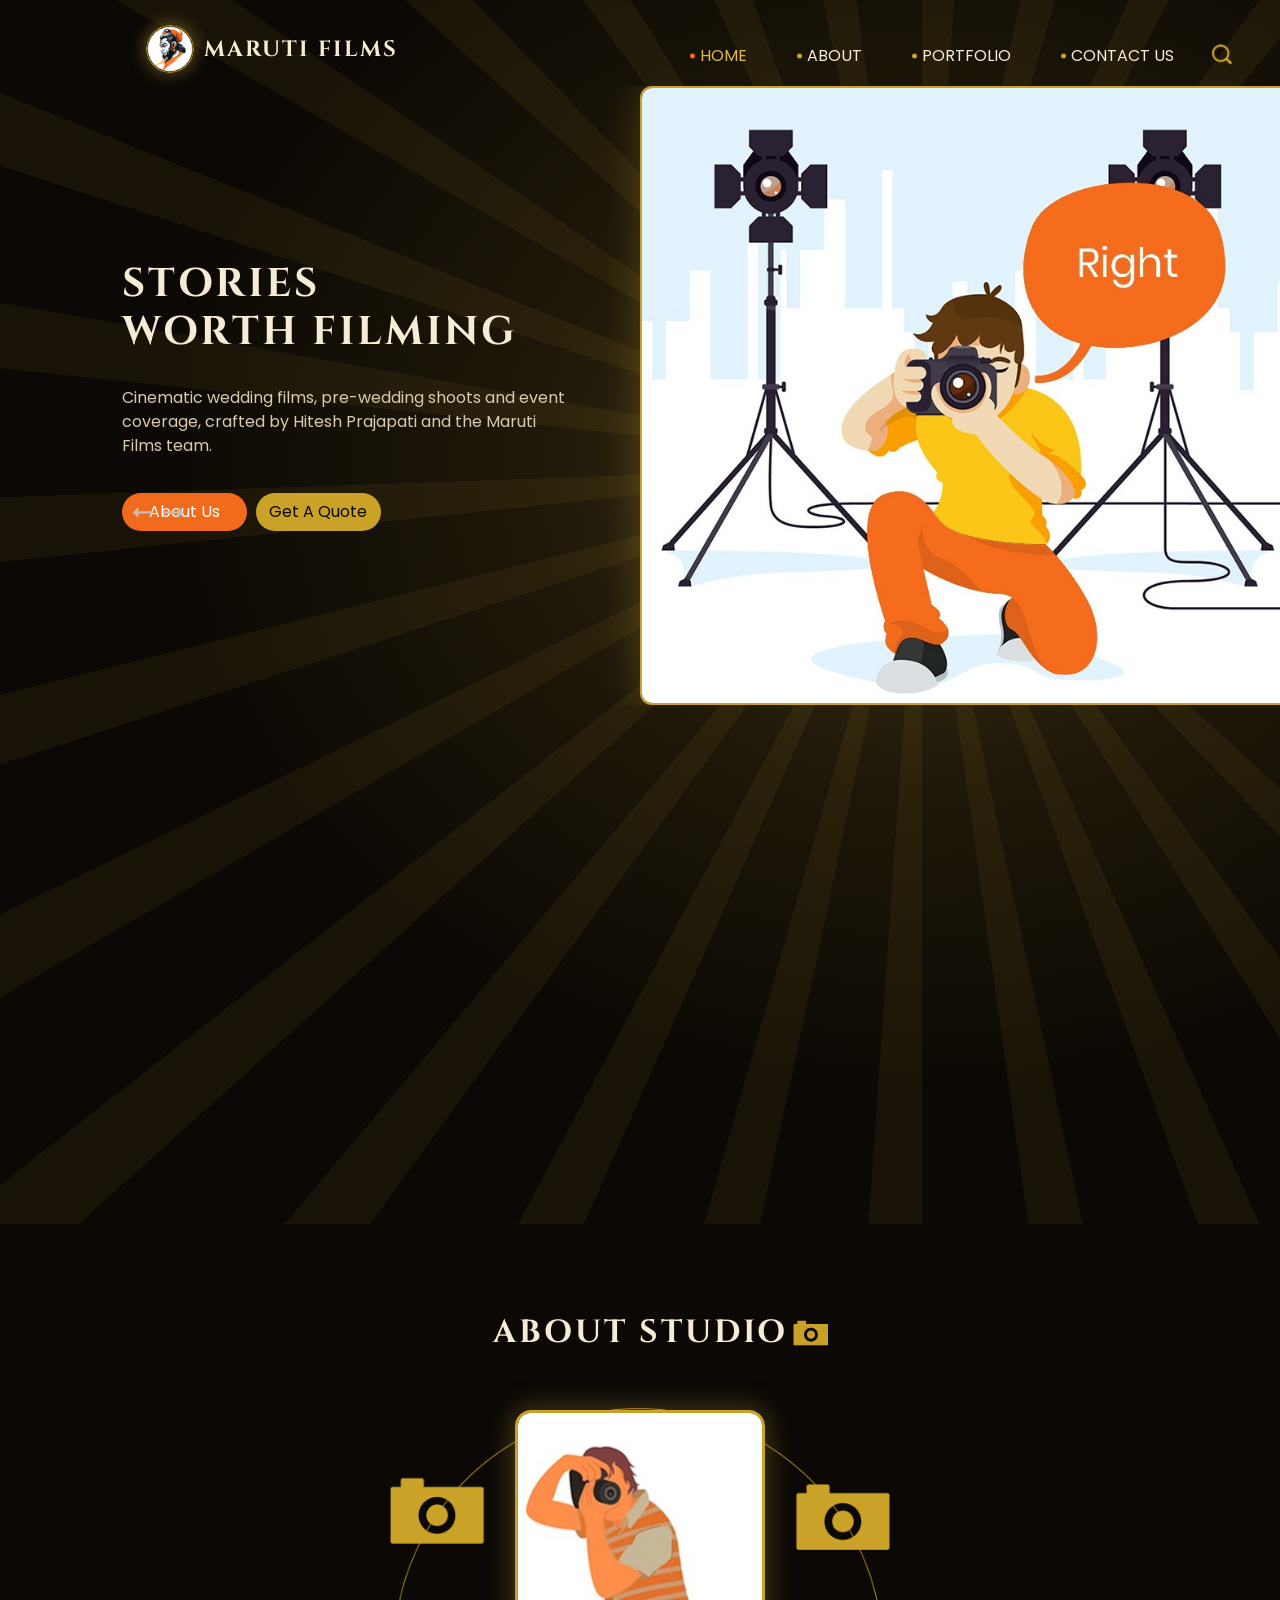
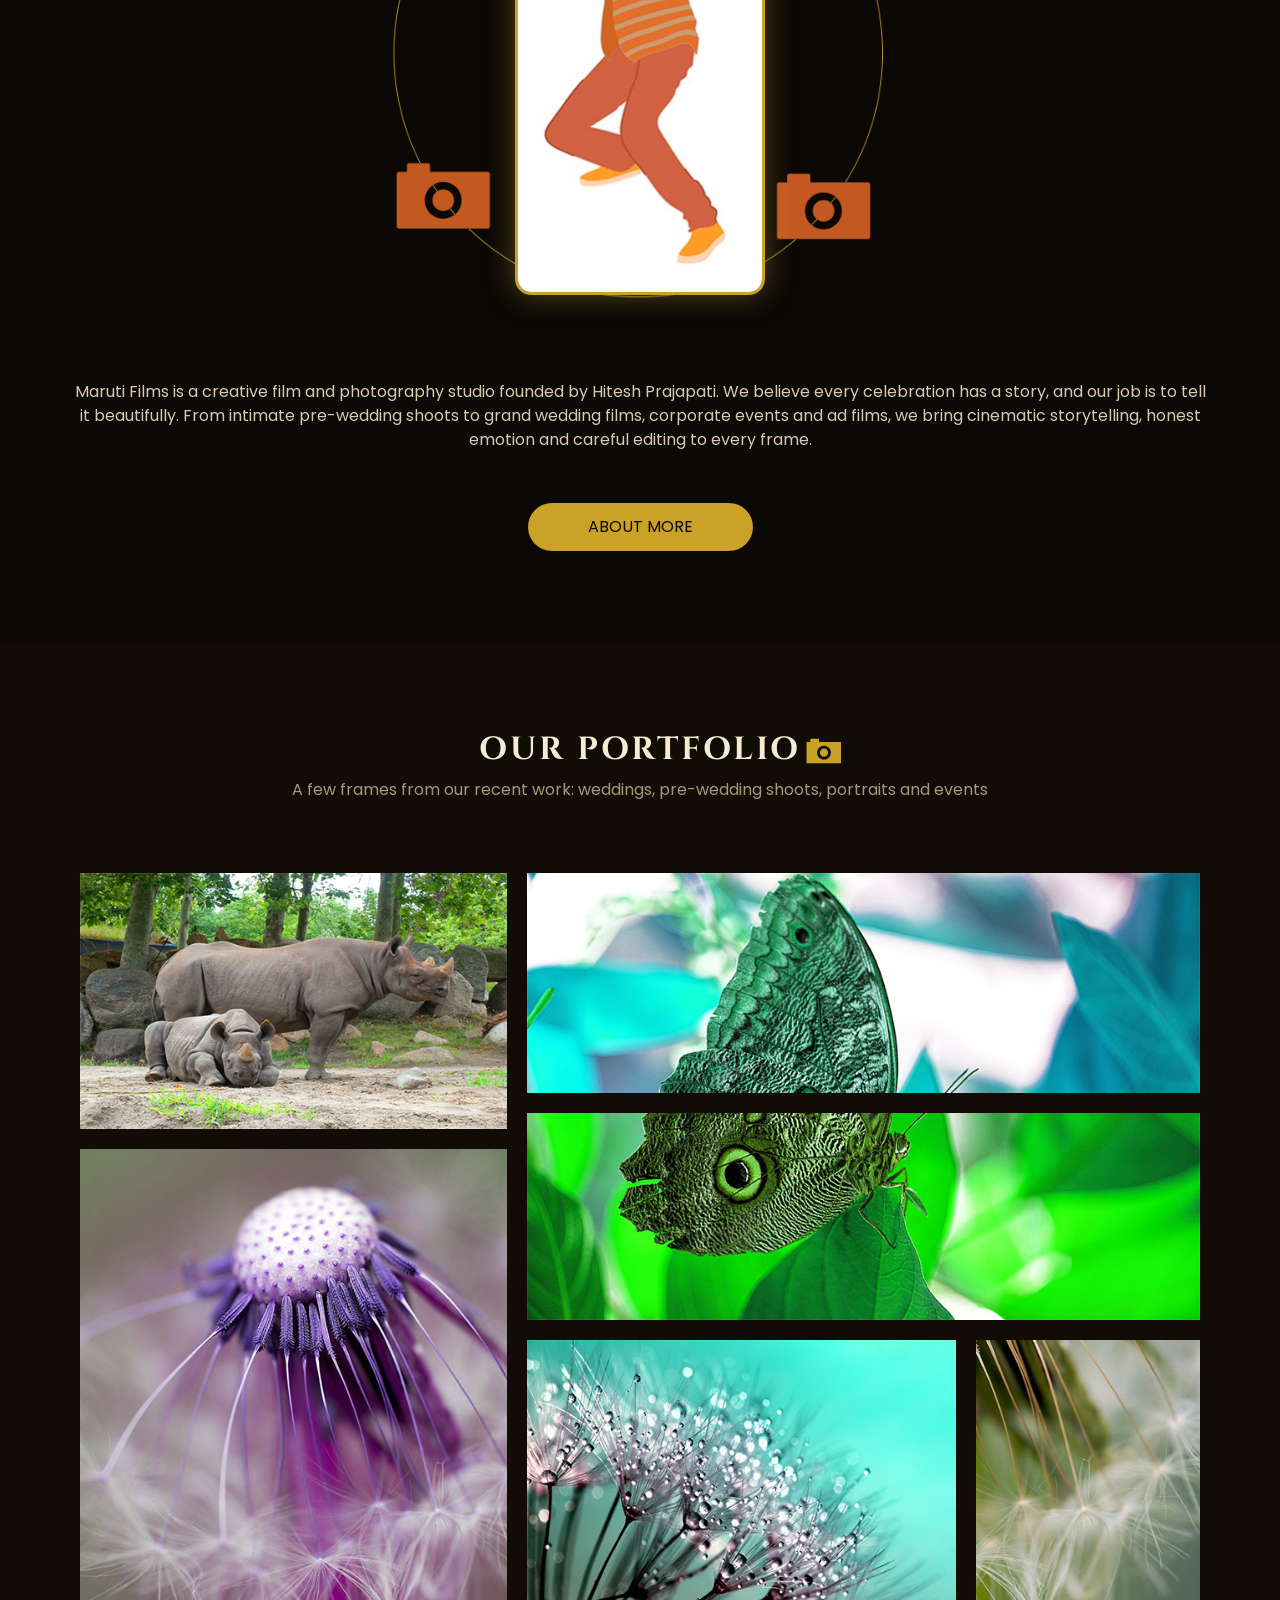
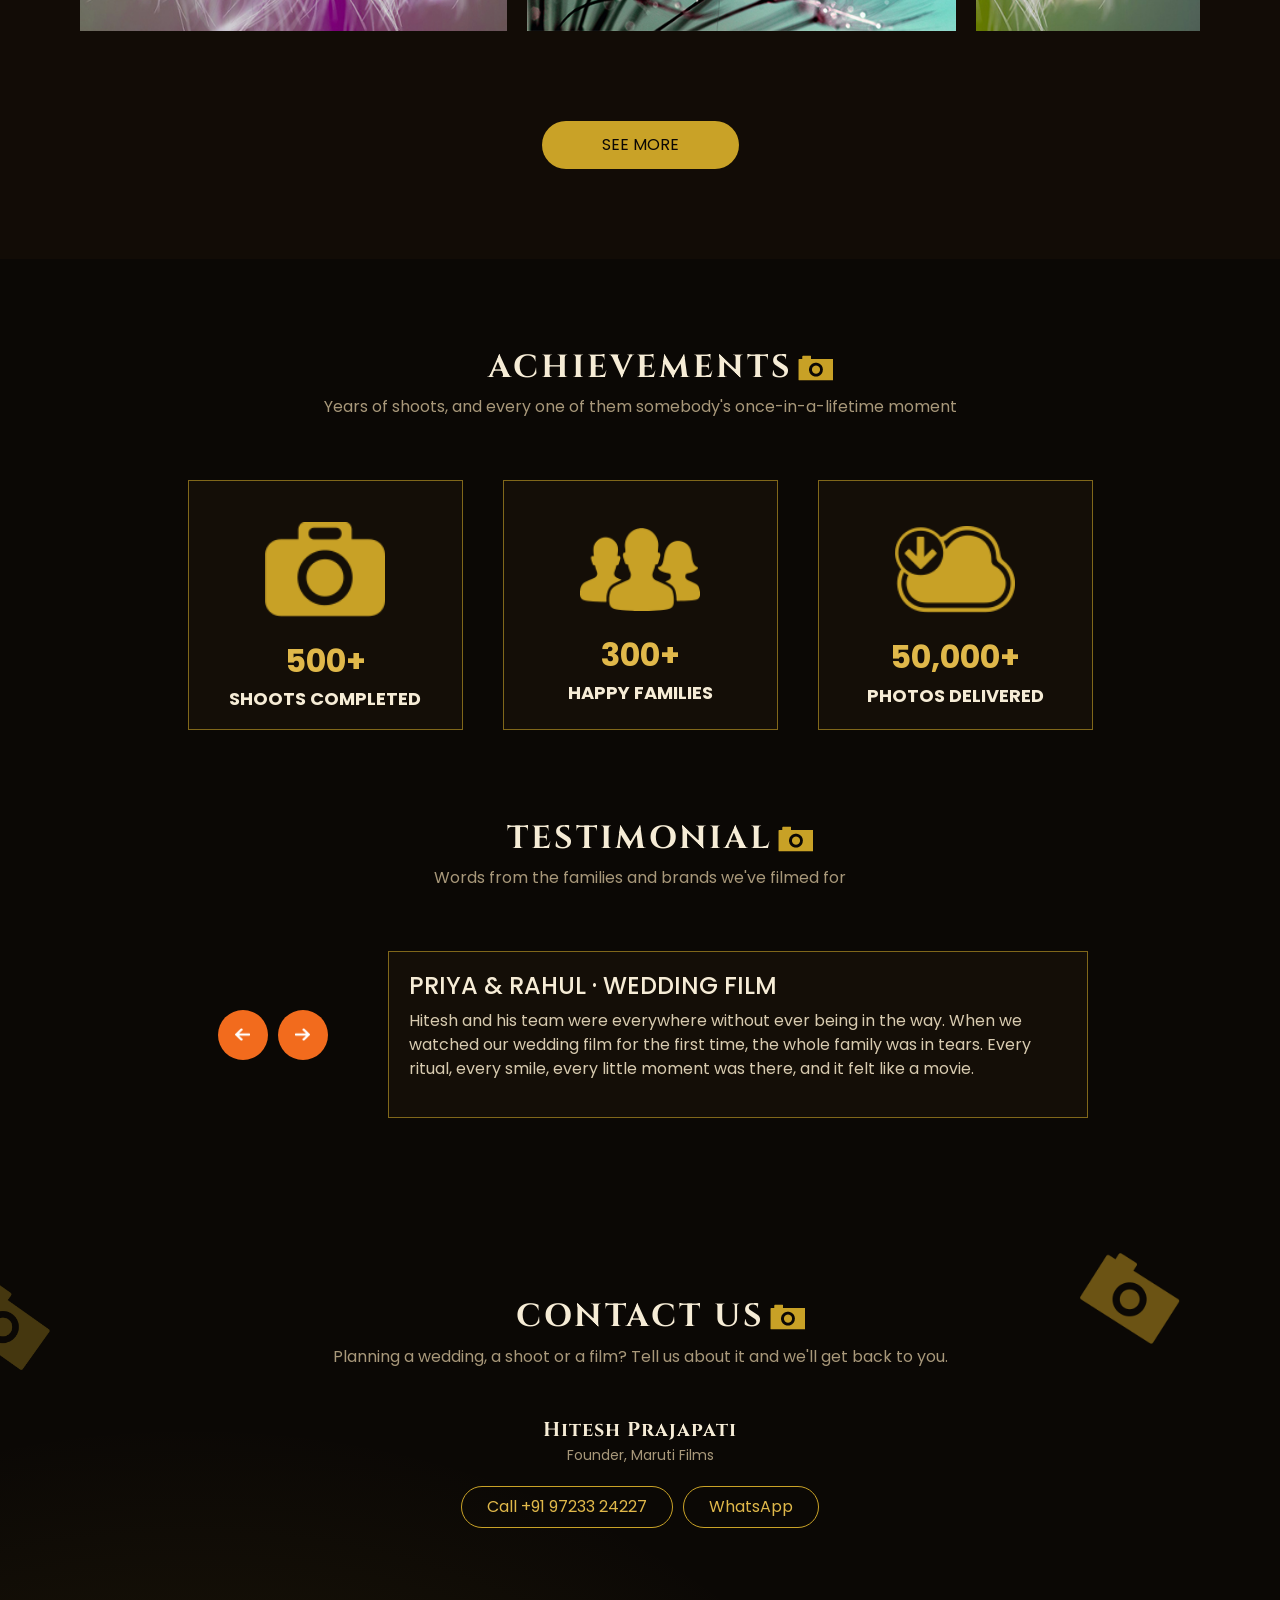
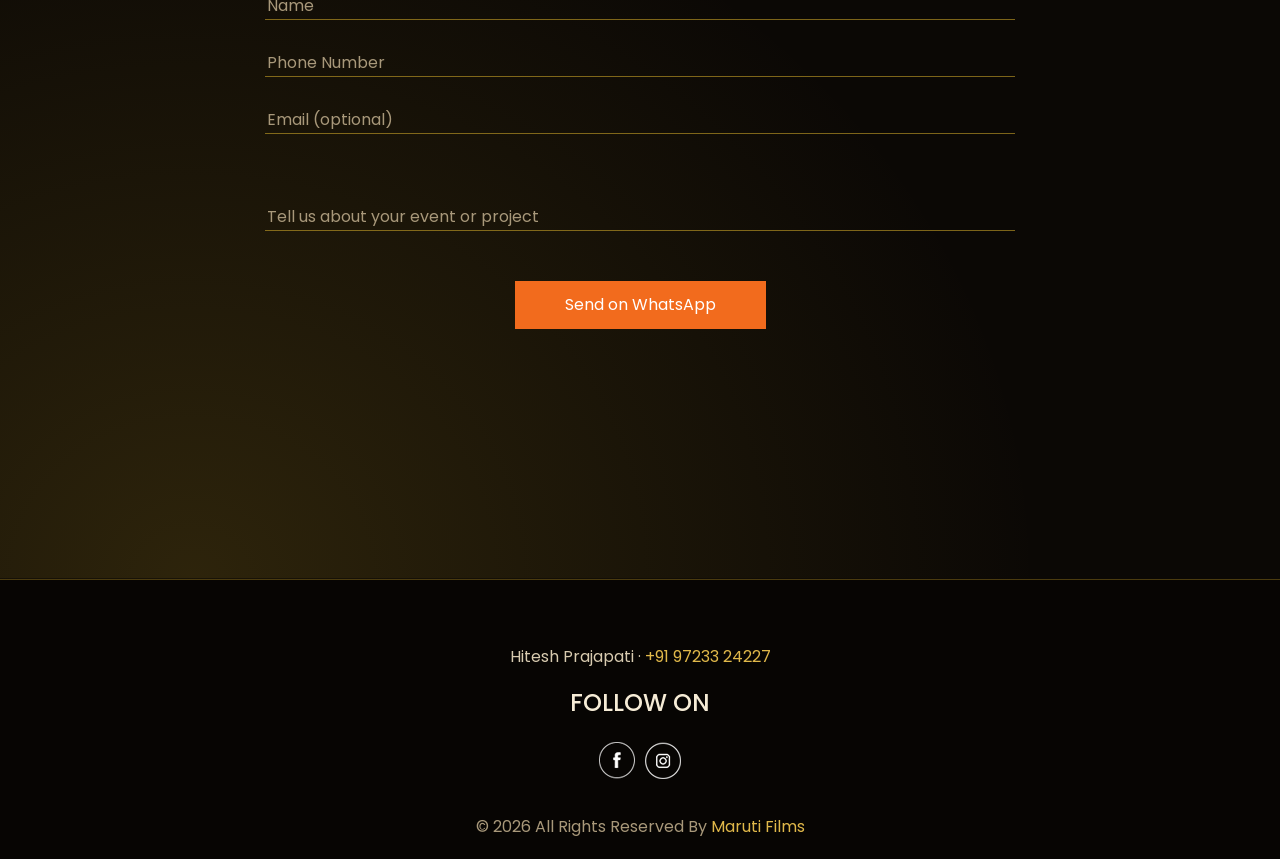
==== commit 6588ee90: "contact details updated" ====
--- a/index.html
+++ b/index.html
@@ -8,9 +8,9 @@
   <!-- Mobile Metas -->
   <meta name="viewport" content="width=device-width, initial-scale=1, shrink-to-fit=no" />
   <!-- Site Metas -->
-  <meta name="keywords" content="" />
-  <meta name="description" content="" />
-  <meta name="author" content="" />
+  <meta name="keywords" content="Maruti Films, Hitesh Prajapati, wedding films, pre-wedding shoot, cinematic videography, photography, ad films, music videos" />
+  <meta name="description" content="Maruti Films by Hitesh Prajapati: cinematic wedding films, pre-wedding shoots, event coverage, ad films and music videos. Call +91 97233 24227." />
+  <meta name="author" content="Hitesh Prajapati" />
 
   <title>Maruti Films</title>
   <link rel="icon" type="image/png" href="images/favicon.png" />
@@ -88,17 +88,17 @@
                 <div class="col-md-5 offset-md-1 ">
                   <div class="detail_box">
                     <h1>
-                      photography <br>
-                      studio
+                      stories <br>
+                      worth filming
                     </h1>
                     <p>
-                      It is a long established fact that a reader will be distracted by the readable content
+                      Cinematic wedding films, pre-wedding shoots and event coverage, crafted by Hitesh Prajapati and the Maruti Films team.
                     </p>
                     <div class="btn-box">
-                      <a href="" class="btn-1">
+                      <a href="about.html" class="btn-1">
                         About Us
                       </a>
-                      <a href="" class="btn-2">
+                      <a href="contact.html" class="btn-2">
                         Get A Quote
                       </a>
                     </div>
@@ -118,17 +118,17 @@
                 <div class="col-md-5 offset-md-1">
                   <div class="detail_box">
                     <h1>
-                      photography <br>
-                      studio
+                      wedding <br>
+                      films
                     </h1>
                     <p>
-                      It is a long established fact that a reader will be distracted by the readable content
+                      From haldi to vidaai, every ritual and every emotion captured with a cinematic eye and delivered as a film you'll replay for years.
                     </p>
                     <div class="btn-box">
-                      <a href="" class="btn-1">
+                      <a href="about.html" class="btn-1">
                         About Us
                       </a>
-                      <a href="" class="btn-2">
+                      <a href="contact.html" class="btn-2">
                         Get A Quote
                       </a>
                     </div>
@@ -148,17 +148,17 @@
                 <div class="col-md-5 offset-md-1">
                   <div class="detail_box">
                     <h1>
-                      photography <br>
-                      studio
+                      ad films &amp; <br>
+                      music videos
                     </h1>
                     <p>
-                      It is a long established fact that a reader will be distracted by the readable content
+                      Concept, shoot and edit for brands, artists and creators, all under one roof.
                     </p>
                     <div class="btn-box">
-                      <a href="" class="btn-1">
+                      <a href="about.html" class="btn-1">
                         About Us
                       </a>
-                      <a href="" class="btn-2">
+                      <a href="contact.html" class="btn-2">
                         Get A Quote
                       </a>
                     </div>
@@ -205,12 +205,13 @@
         </div>
         <div class="detail-box">
           <p>
-            It is a long established fact that a reader will be distracted by the readable content of a page when
-            looking at its layout. The point of using Lorem Ipsum is that it has a more-or-less normal distribution of
-            letters,
+            Maruti Films is a creative film and photography studio founded by Hitesh Prajapati. We believe every
+            celebration has a story, and our job is to tell it beautifully. From intimate pre-wedding shoots to grand
+            wedding films, corporate events and ad films, we bring cinematic storytelling, honest emotion and careful
+            editing to every frame.
           </p>
           <div>
-            <a href="">
+            <a href="about.html">
               about More
             </a>
           </div>
@@ -231,13 +232,13 @@
           Our portfolio
         </h2>
         <p>
-          minim veniam, quis nostrud exercitation ullamco laboris nisi
+          A few frames from our recent work: weddings, pre-wedding shoots, portraits and events
         </p>
       </div>
       <div class="portfolio_container layout_padding2">
         <div class="box-1">
           <div class="img-box b-1">
-            <img src="images/p-1.jpg" alt="">
+            <img src="images/p-1.jpg" alt="Maruti Films portfolio: wildlife">
             <div class="btn-box">
               <a href="" class="btn-1">
 
@@ -245,7 +246,7 @@
             </div>
           </div>
           <div class="img-box b-2">
-            <img src="images/p-2.jpg" alt="">
+            <img src="images/p-2.jpg" alt="Maruti Films portfolio: nature close-up">
             <div class="btn-box">
               <a href="" class="btn-1">
 
@@ -256,7 +257,7 @@
         <div class="box-2">
           <div class="box-2-top">
             <div class="img-box b-3">
-              <img src="images/p-3.jpg" alt="">
+              <img src="images/p-3.jpg" alt="Maruti Films portfolio: macro detail">
               <div class="btn-box">
                 <a href="" class="btn-1">
 
@@ -266,7 +267,7 @@
           </div>
           <div class="box-2-top2">
             <div class="img-box b-4">
-              <img src="images/p-4.jpg" alt="">
+              <img src="images/p-4.jpg" alt="Maruti Films portfolio: colour study">
               <div class="btn-box">
                 <a href="" class="btn-1">
 
@@ -276,7 +277,7 @@
           </div>
           <div class="box-2-btm">
             <div class="img-box b-5">
-              <img src="images/p-5.jpg" alt="">
+              <img src="images/p-5.jpg" alt="Maruti Films portfolio: dew drops">
               <div class="btn-box">
                 <a href="" class="btn-1">
 
@@ -284,7 +285,7 @@
               </div>
             </div>
             <div class="img-box b-6">
-              <img src="images/p-6.jpg" alt="">
+              <img src="images/p-6.jpg" alt="Maruti Films portfolio: soft focus">
               <div class="btn-box">
                 <a href="" class="btn-1">
 
@@ -295,7 +296,7 @@
         </div>
       </div>
       <div class="see_btn">
-        <a href="">
+        <a href="portfolio.html">
           See More
         </a>
       </div>
@@ -314,46 +315,46 @@
           ACHIEVEMENTS
         </h2>
         <p>
-          minim veniam, quis nostrud exercitation ullamco laboris nisi
+          Years of shoots, and every one of them somebody's once-in-a-lifetime moment
         </p>
       </div>
       <div class="achieve_container">
         <div class="box">
           <div class="img-box">
-            <img src="images/a-1.png" alt="">
+            <img src="images/a-1.png" alt="Camera icon">
           </div>
           <div class="detail-box">
             <h2>
-              1000+
+              500+
             </h2>
             <h6>
-              Photo Session
+              Shoots Completed
             </h6>
           </div>
         </div>
         <div class="box">
           <div class="img-box">
-            <img src="images/a-2.png" alt="">
+            <img src="images/a-2.png" alt="Clients icon">
           </div>
           <div class="detail-box">
             <h2>
-              9000+
+              300+
             </h2>
             <h6>
-              Happy Customers
+              Happy Families
             </h6>
           </div>
         </div>
         <div class="box">
           <div class="img-box">
-            <img src="images/a-3.png" alt="">
+            <img src="images/a-3.png" alt="Delivery icon">
           </div>
           <div class="detail-box">
             <h2>
-              1000+
+              50,000+
             </h2>
             <h6>
-              Archive Photographs
+              Photos Delivered
             </h6>
           </div>
         </div>
@@ -372,7 +373,7 @@
           Testimonial
         </h2>
         <p>
-          minim veniam, quis nostrud exercitation ullamco laboris nisi
+          Words from the families and brands we've filmed for
         </p>
       </div>
       <div class="layout_padding2-top">
@@ -392,46 +393,34 @@
               <div class="carousel-inner">
                 <div class="carousel-item active">
                   <div class="detail-box">
+                    <!-- SAMPLE testimonial: replace with a real client review before going live -->
                     <h4>
-                      Aloz den
+                      Priya &amp; Rahul · Wedding Film
                     </h4>
                     <p>
-                      Lorem ipsum dolor sit amet, consectetur adipiscing elit, sed do eiusmod tempor incididunt ut
-                      labore
-                      et
-                      dolore magna aliqua. Ut enim ad minim veniam, quis nostrud exercitation ullamco laboris nisi ut
-                      aliquip ex ea commodo consequat. Duis aute irure dolor in reprehenderit in voluptate velit esse
-                      cillum
+                      Hitesh and his team were everywhere without ever being in the way. When we watched our wedding film for the first time, the whole family was in tears. Every ritual, every smile, every little moment was there, and it felt like a movie.
                     </p>
                   </div>
                 </div>
                 <div class="carousel-item ">
                   <div class="detail-box">
+                    <!-- SAMPLE testimonial: replace with a real client review before going live -->
                     <h4>
-                      Aloz den
+                      Neha · Pre-Wedding Shoot
                     </h4>
                     <p>
-                      Lorem ipsum dolor sit amet, consectetur adipiscing elit, sed do eiusmod tempor incididunt ut
-                      labore
-                      et
-                      dolore magna aliqua. Ut enim ad minim veniam, quis nostrud exercitation ullamco laboris nisi ut
-                      aliquip ex ea commodo consequat. Duis aute irure dolor in reprehenderit in voluptate velit esse
-                      cillum
+                      We were nervous in front of the camera, but Hitesh made the whole day relaxed and fun. The locations, the lighting and the final edit were beyond what we imagined. Our pre-wedding video got more love than we expected!
                     </p>
                   </div>
                 </div>
                 <div class="carousel-item ">
                   <div class="detail-box">
+                    <!-- SAMPLE testimonial: replace with a real client review before going live -->
                     <h4>
-                      Aloz den
+                      Amit · Corporate Event
                     </h4>
                     <p>
-                      Lorem ipsum dolor sit amet, consectetur adipiscing elit, sed do eiusmod tempor incididunt ut
-                      labore
-                      et
-                      dolore magna aliqua. Ut enim ad minim veniam, quis nostrud exercitation ullamco laboris nisi ut
-                      aliquip ex ea commodo consequat. Duis aute irure dolor in reprehenderit in voluptate velit esse
-                      cillum
+                      Maruti Films covered our annual event and delivered a crisp highlight film on time. Professional, punctual and genuinely creative. We will definitely work with them again.
                     </p>
                   </div>
                 </div>
@@ -462,28 +451,38 @@
         <h2>
           Contact Us
         </h2>
+        <p>
+          Planning a wedding, a shoot or a film? Tell us about it and we'll get back to you.
+        </p>
+      </div>
+      <div class="contact_details">
+        <p class="contact_owner">Hitesh Prajapati <span>Founder, Maruti Films</span></p>
+        <div class="contact_links">
+          <a href="tel:+919723324227">Call +91 97233 24227</a>
+          <a href="https://wa.me/919723324227" target="_blank" rel="noopener">WhatsApp</a>
+        </div>
       </div>
       <div class="">
         <div class="row">
           <div class="col-md-8 mx-auto">
-            <form action="">
+            <form action="" class="whatsapp_form">
               <div class="contact_form-container">
                 <div>
                   <div>
-                    <input type="text" placeholder="Name">
+                    <input type="text" name="name" placeholder="Name" autocomplete="name" required>
                   </div>
                   <div>
-                    <input type="text" placeholder="Phone Number">
+                    <input type="tel" name="phone" placeholder="Phone Number" autocomplete="tel" required>
                   </div>
                   <div>
-                    <input type="email" placeholder="Email">
+                    <input type="email" name="email" placeholder="Email (optional)" autocomplete="email">
                   </div>
                   <div class="">
-                    <input type="text" placeholder="Message" class="message_input">
+                    <input type="text" name="message" placeholder="Tell us about your event or project" class="message_input" required>
                   </div>
                   <div class=" d-flex justify-content-center ">
                     <button type="submit">
-                      Send
+                      Send on WhatsApp
                     </button>
                   </div>
                 </div>
@@ -504,29 +503,20 @@
     <div class="container">
       <div class="info_container">
         <div class="info_social">
+          <p class="info_contact">
+            Hitesh Prajapati &middot; <a href="tel:+919723324227">+91 97233 24227</a>
+          </p>
           <div class="d-flex justify-content-center">
             <h4 class="">
               Follow on
             </h4>
           </div>
           <div class="social_box">
-            <a href="">
-              <img src="images/fb.png" alt="">
+            <a href="https://www.facebook.com/share/19HL4DrNXv/" target="_blank" rel="noopener" aria-label="Maruti Films on Facebook">
+              <img src="images/fb.png" alt="Facebook">
             </a>
-            <a href="">
-              <img src="images/twitter.png" alt="">
-            </a>
-            <a href="">
-              <img src="images/instagram.png" alt="">
-            </a>
-            <a href="">
-              <img src="images/linkedin.png" alt="">
-            </a>
-            <a href="">
-              <img src="images/dribble.png" alt="">
-            </a>
-            <a href="">
-              <img src="images/pinterest.png" alt="">
+            <a href="https://www.instagram.com/maruti_films_27/" target="_blank" rel="noopener" aria-label="Maruti Films on Instagram">
+              <img src="images/instagram.png" alt="Instagram">
             </a>
           </div>
         </div>
@@ -549,6 +539,7 @@
 
   <script type="text/javascript" src="js/jquery-3.4.1.min.js"></script>
   <script type="text/javascript" src="js/bootstrap.js"></script>
+  <script type="text/javascript" src="js/contact.js"></script>
 
 </body>
 
--- a/css/style.css
+++ b/css/style.css
@@ -729,6 +729,54 @@
   margin-top: 45px;
 }
 
+.contact_section .contact_details {
+  margin-top: 30px;
+  text-align: center;
+}
+
+.contact_section .contact_details .contact_owner {
+  font-family: 'Cinzel', serif;
+  font-size: 20px;
+  font-weight: 700;
+  letter-spacing: 1px;
+  color: #f6ecd6;
+  margin-bottom: 15px;
+}
+
+.contact_section .contact_details .contact_owner span {
+  display: block;
+  font-family: 'Poppins', sans-serif;
+  font-size: 14px;
+  font-weight: 400;
+  letter-spacing: 0;
+  color: #a8987a;
+}
+
+.contact_section .contact_details .contact_links {
+  display: -webkit-box;
+  display: -ms-flexbox;
+  display: flex;
+  -ms-flex-wrap: wrap;
+      flex-wrap: wrap;
+  -webkit-box-pack: center;
+      -ms-flex-pack: center;
+          justify-content: center;
+}
+
+.contact_section .contact_details .contact_links a {
+  display: inline-block;
+  margin: 5px;
+  padding: 8px 25px;
+  border: 1px solid #c9a227;
+  border-radius: 30px;
+  color: #e0b84a;
+}
+
+.contact_section .contact_details .contact_links a:hover {
+  background-color: #c9a227;
+  color: #0b0805;
+}
+
 .contact_section .contact_form-container input {
   border: none;
   outline: none;
@@ -790,6 +838,17 @@
   margin: 0 auto;
 }
 
+.info_section .info_contact {
+  margin: 0 0 20px 0;
+  padding-top: 30px;
+  text-align: center;
+  color: #d8cbb0;
+}
+
+.info_section .info_contact a {
+  color: #e0b84a;
+}
+
 .info_section .info_social {
   padding-top: 35px;
   display: -webkit-box;
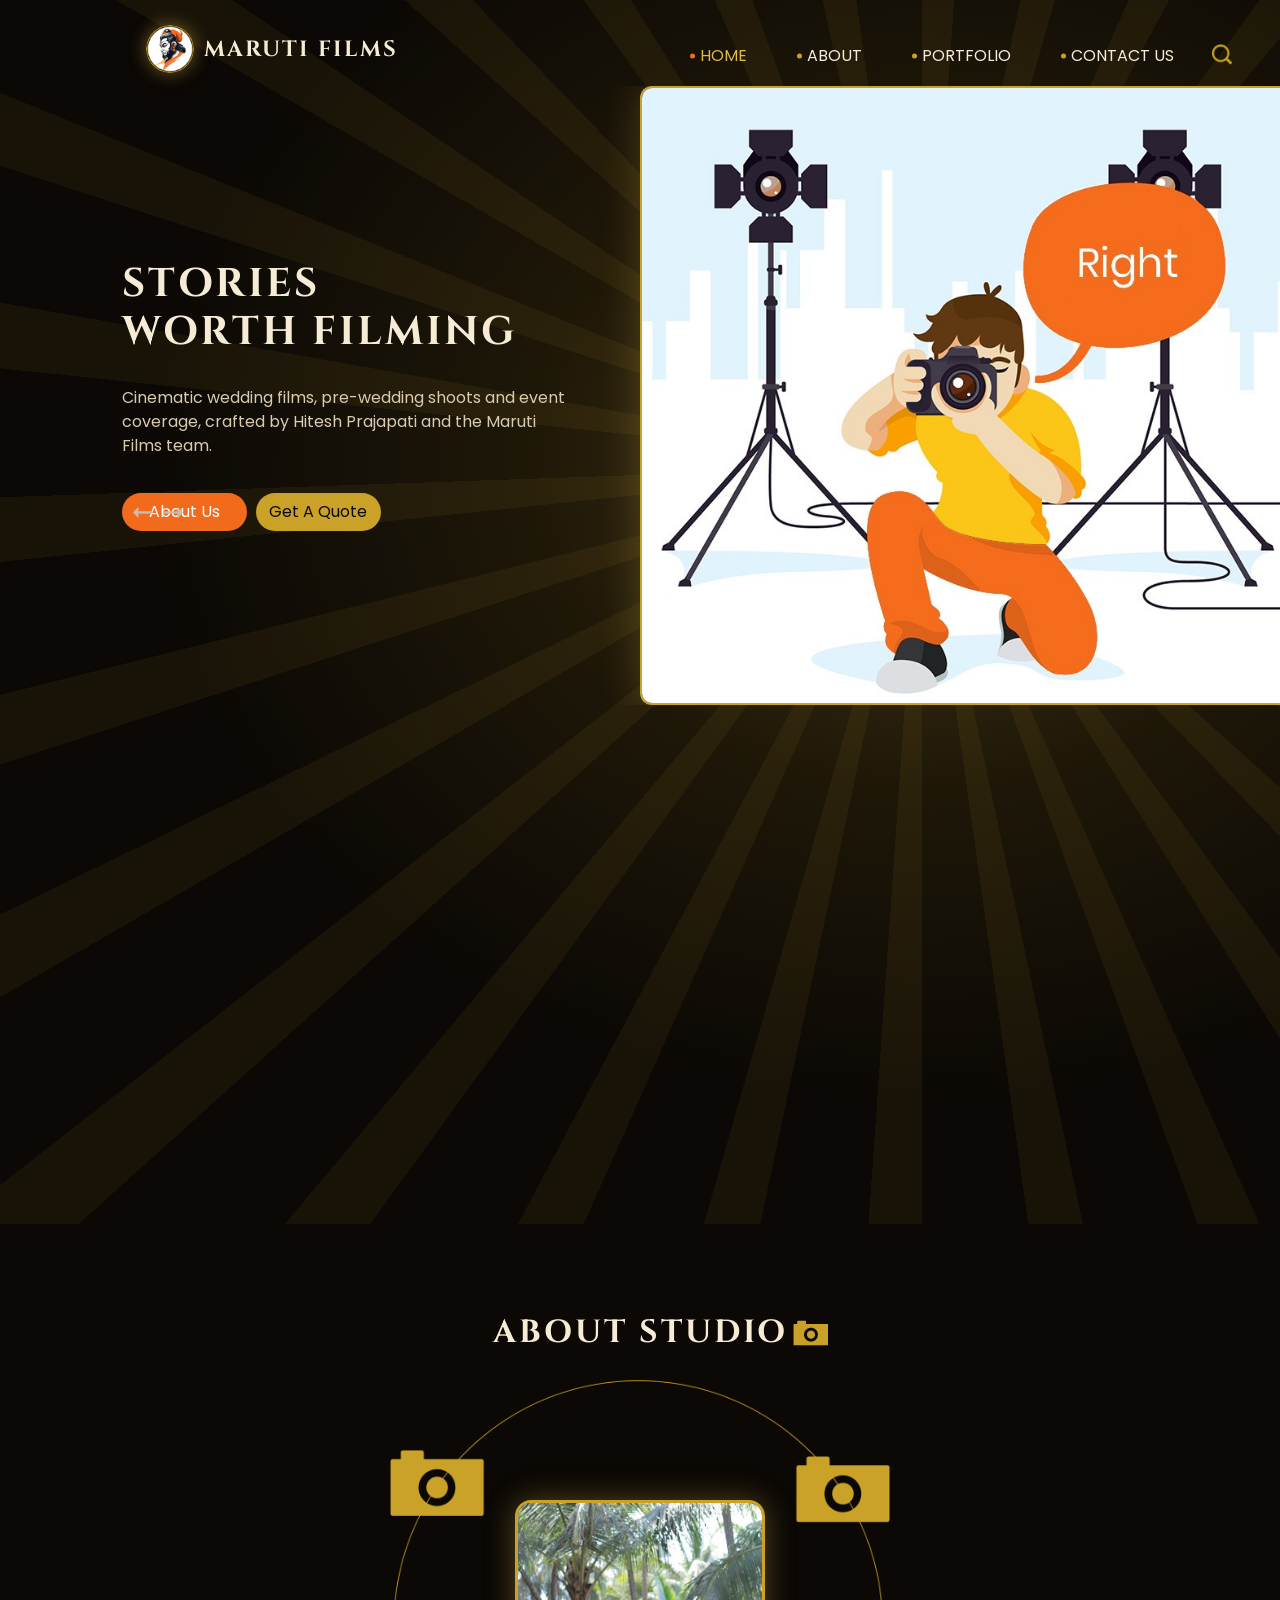
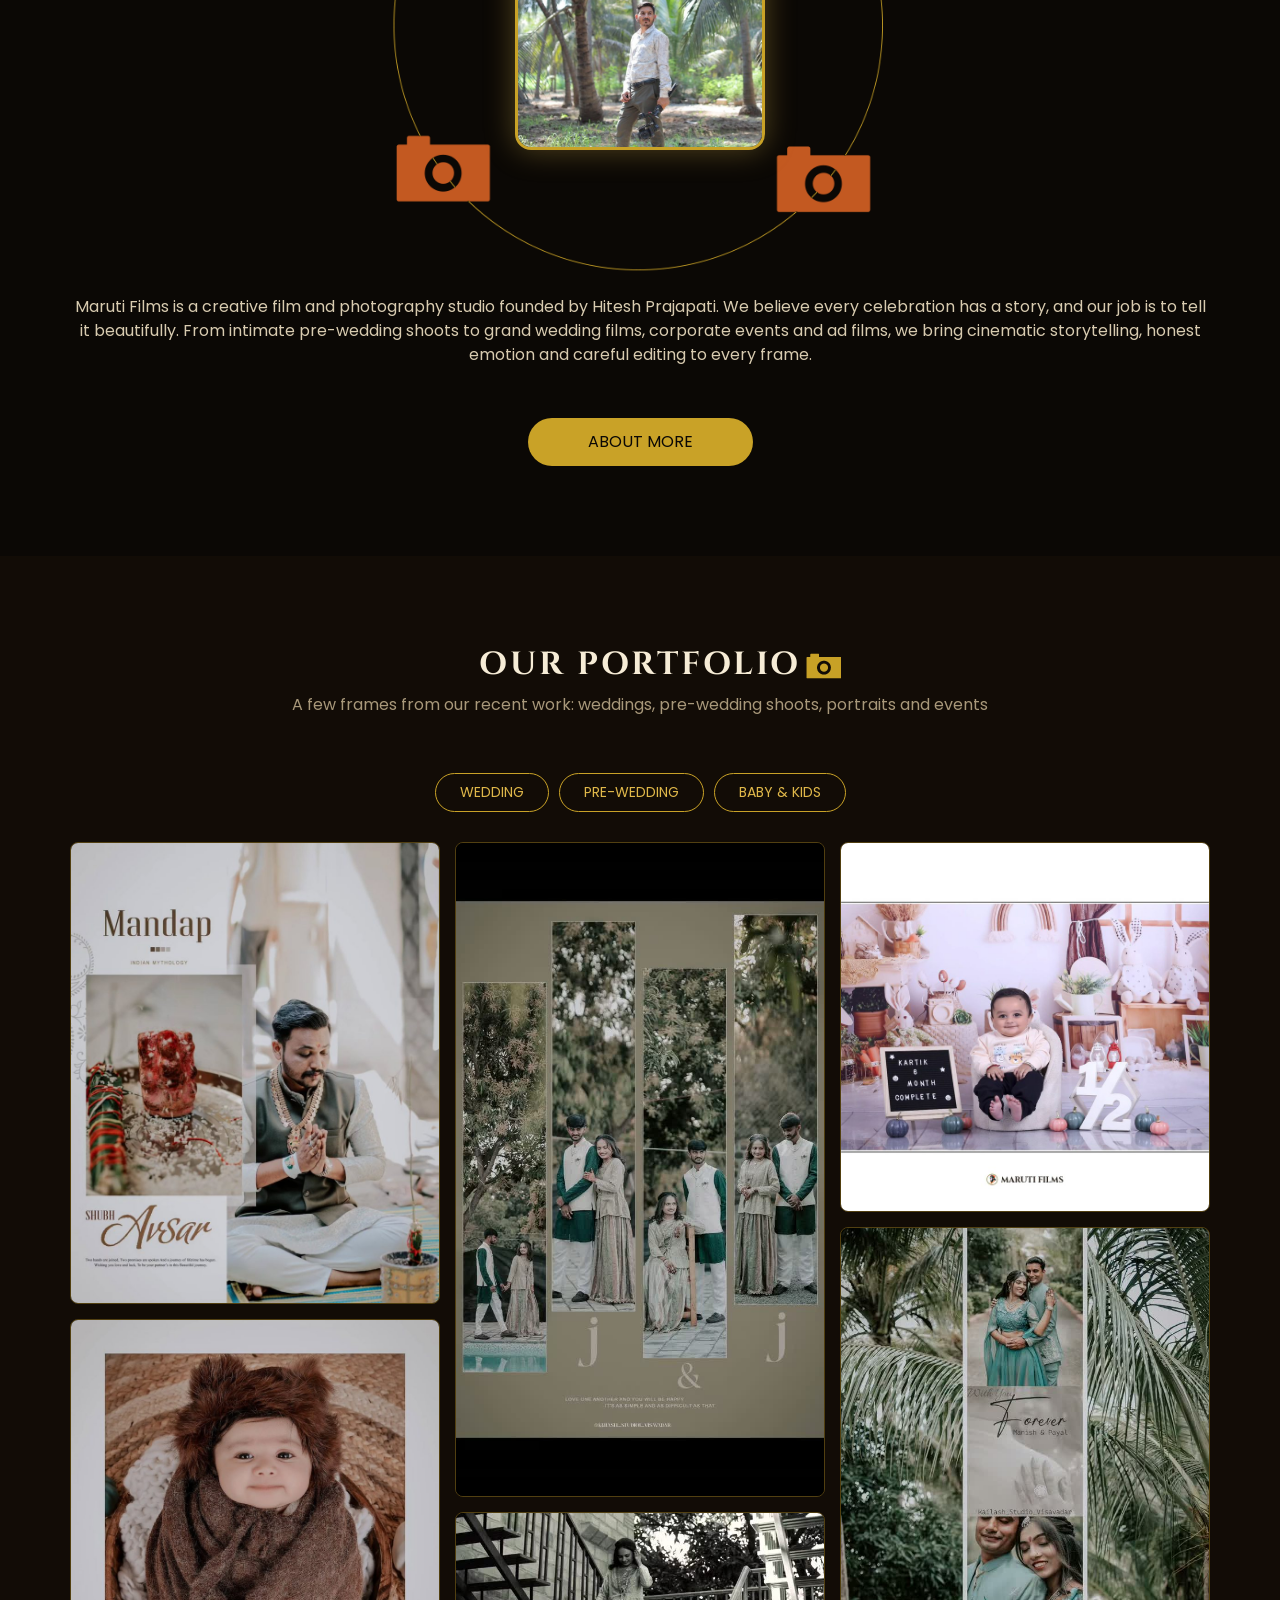
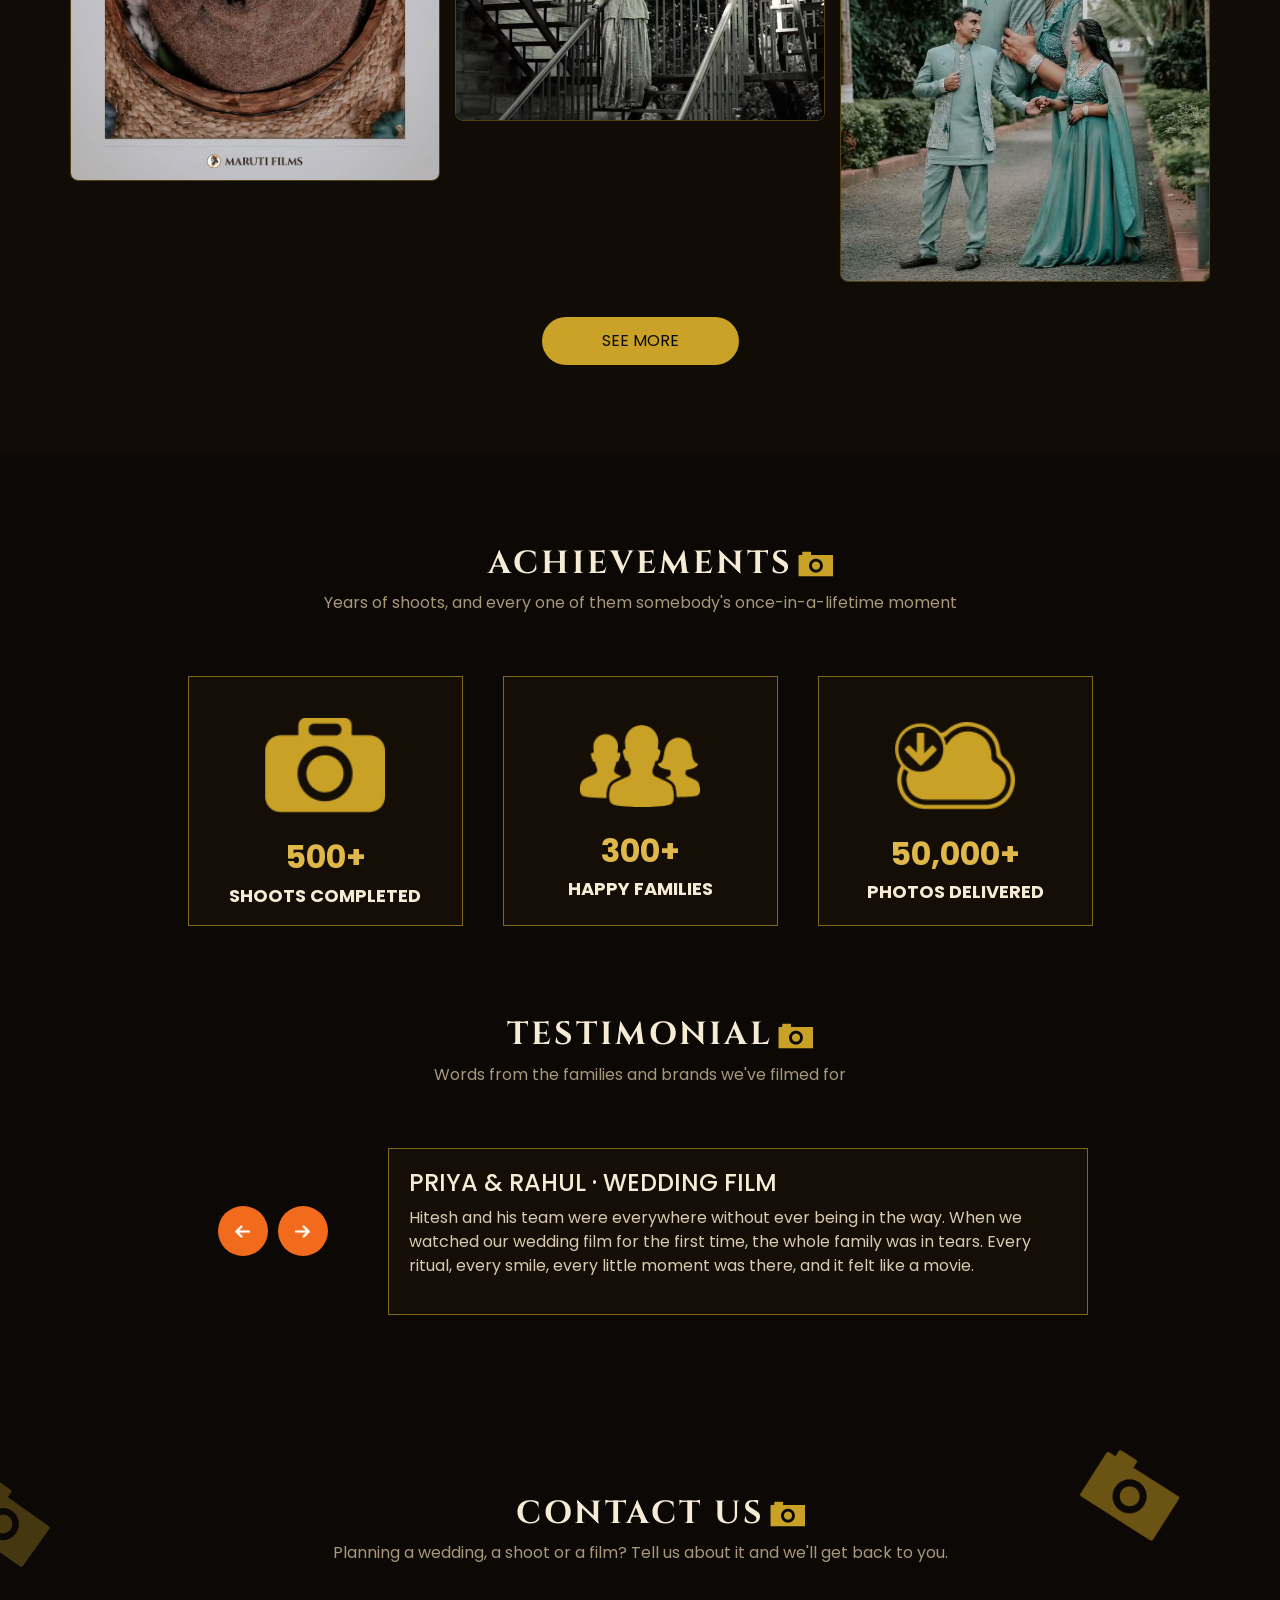
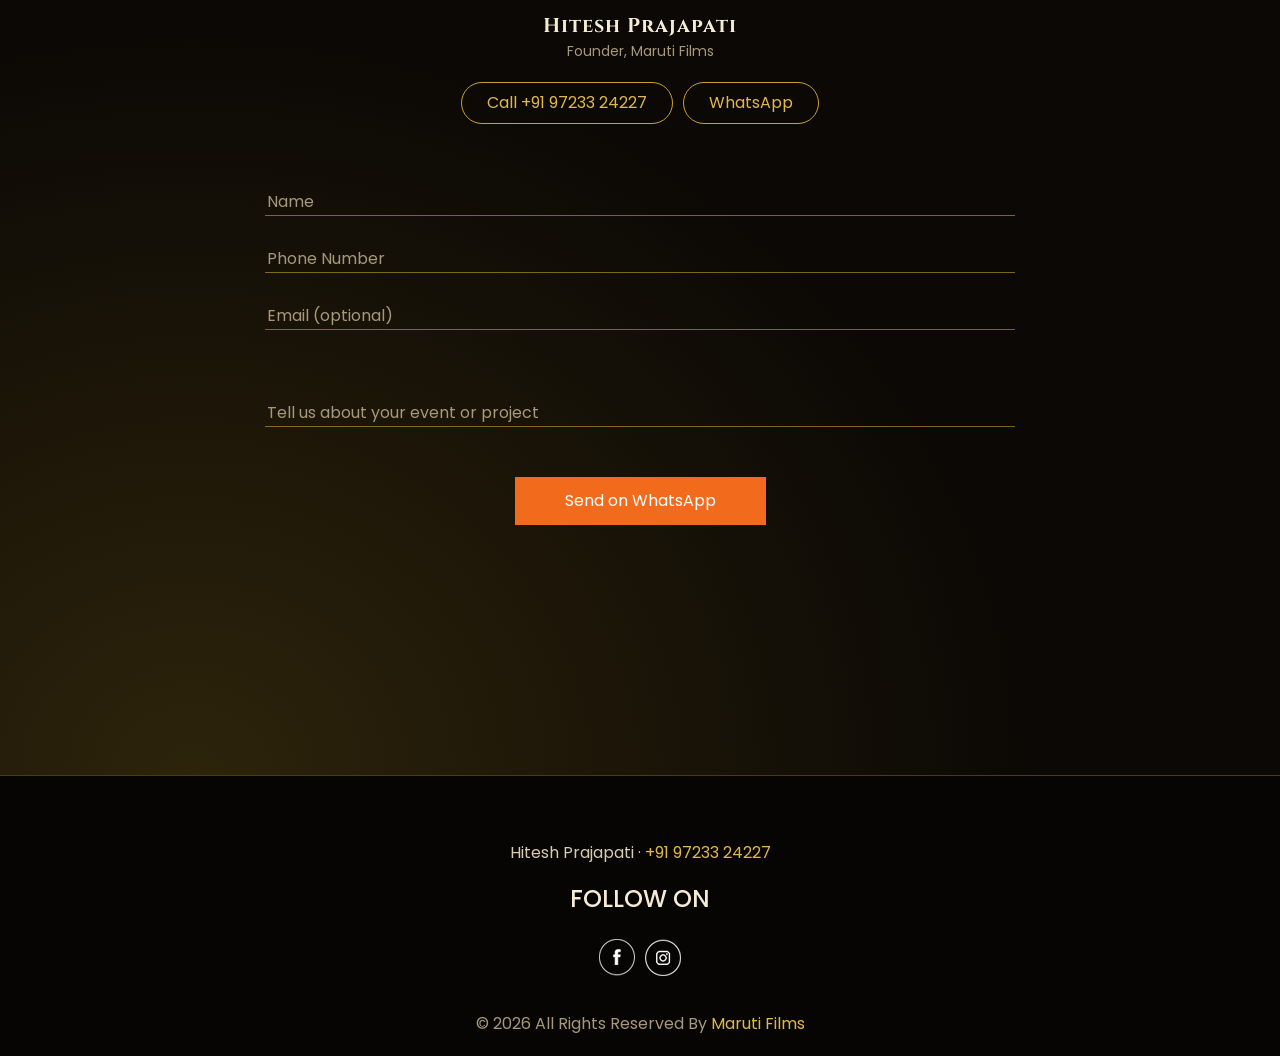
==== commit ea7f66a4: "portfolio image uploaded" ====
--- a/index.html
+++ b/index.html
@@ -198,7 +198,7 @@
       </div>
       <div class="box">
         <div class="img-box">
-          <img src="images/about-img.jpg" alt="">
+          <img src="images/hitesh-prajapati.jpg" width="600" height="600" alt="Hitesh Prajapati, founder of Maruti Films">
           <div class="about_img-bg">
             <img src="images/about-img-bg.png" alt="">
           </div>
@@ -235,65 +235,30 @@
           A few frames from our recent work: weddings, pre-wedding shoots, portraits and events
         </p>
       </div>
-      <div class="portfolio_container layout_padding2">
-        <div class="box-1">
-          <div class="img-box b-1">
-            <img src="images/p-1.jpg" alt="Maruti Films portfolio: wildlife">
-            <div class="btn-box">
-              <a href="" class="btn-1">
-
-              </a>
-            </div>
-          </div>
-          <div class="img-box b-2">
-            <img src="images/p-2.jpg" alt="Maruti Films portfolio: nature close-up">
-            <div class="btn-box">
-              <a href="" class="btn-1">
-
-              </a>
-            </div>
-          </div>
-        </div>
-        <div class="box-2">
-          <div class="box-2-top">
-            <div class="img-box b-3">
-              <img src="images/p-3.jpg" alt="Maruti Films portfolio: macro detail">
-              <div class="btn-box">
-                <a href="" class="btn-1">
-
-                </a>
-              </div>
-            </div>
-          </div>
-          <div class="box-2-top2">
-            <div class="img-box b-4">
-              <img src="images/p-4.jpg" alt="Maruti Films portfolio: colour study">
-              <div class="btn-box">
-                <a href="" class="btn-1">
-
-                </a>
-              </div>
-            </div>
-          </div>
-          <div class="box-2-btm">
-            <div class="img-box b-5">
-              <img src="images/p-5.jpg" alt="Maruti Films portfolio: dew drops">
-              <div class="btn-box">
-                <a href="" class="btn-1">
-
-                </a>
-              </div>
-            </div>
-            <div class="img-box b-6">
-              <img src="images/p-6.jpg" alt="Maruti Films portfolio: soft focus">
-              <div class="btn-box">
-                <a href="" class="btn-1">
-
-                </a>
-              </div>
-            </div>
-          </div>
-        </div>
+      <div class="portfolio_filter">
+        <a href="portfolio.html#wedding">Wedding</a>
+        <a href="portfolio.html#pre-wedding">Pre-Wedding</a>
+        <a href="portfolio.html#baby">Baby &amp; Kids</a>
+      </div>
+      <div class="portfolio_gallery">
+        <a href="images/wedding_photos/W4.jpeg" class="gallery_item">
+          <img src="images/wedding_photos/thumbs/W4.jpg" width="800" height="1000" loading="lazy" alt="Groom during the mandap ritual, Shubh Avsar wedding album page">
+        </a>
+        <a href="images/baby_photos/baby_1.jpeg" class="gallery_item">
+          <img src="images/baby_photos/thumbs/baby_1.jpg" width="800" height="1000" loading="lazy" alt="Newborn in a knitted bear hood, wrapped in a basket">
+        </a>
+        <a href="images/pre_wedding_photos/pw_2.jpg" class="gallery_item">
+          <img src="images/pre_wedding_photos/thumbs/pw_2.jpg" width="640" height="1136" loading="lazy" alt="Pre-wedding shoot: couple and family in green outfits, album layout">
+        </a>
+        <a href="images/wedding_photos/W1.jpg" class="gallery_item">
+          <img src="images/wedding_photos/thumbs/W1.jpg" width="640" height="360" loading="lazy" alt="Bride on a staircase, black and white wedding portrait">
+        </a>
+        <a href="images/baby_photos/baby_4.jpeg" class="gallery_item">
+          <img src="images/baby_photos/thumbs/baby_4.jpg" width="800" height="800" loading="lazy" alt="6-month milestone shoot on a bunny-themed set">
+        </a>
+        <a href="images/wedding_photos/W3.jpg" class="gallery_item">
+          <img src="images/wedding_photos/thumbs/W3.jpg" width="640" height="1136" loading="lazy" alt="Couple in matching teal outfits, wedding portrait collage">
+        </a>
       </div>
       <div class="see_btn">
         <a href="portfolio.html">
@@ -304,7 +269,11 @@
 
   </section>
 
-  <!-- end about section -->
+  <!-- end portfolio section -->
+  <div class="lightbox" id="lightbox" aria-hidden="true">
+    <button type="button" class="lightbox_close" aria-label="Close">&times;</button>
+    <img src="" alt="">
+  </div>
 
   <!-- achieve section -->
 
@@ -539,6 +508,7 @@
 
   <script type="text/javascript" src="js/jquery-3.4.1.min.js"></script>
   <script type="text/javascript" src="js/bootstrap.js"></script>
+  <script type="text/javascript" src="js/portfolio.js"></script>
   <script type="text/javascript" src="js/contact.js"></script>
 
 </body>
--- a/css/style.css
+++ b/css/style.css
@@ -367,6 +367,7 @@
 }
 
 .about_section .box .img-box > img {
+  height: auto;
   position: relative;
   z-index: 1;
   border-radius: 16px;
@@ -378,7 +379,7 @@
 .about_section .box .img-box {
   position: relative;
   width: 250px;
-  margin: 50px 0;
+  margin: 140px 0 110px;
 }
 
 .about_section .box .img-box .about_img-bg {
@@ -446,107 +447,163 @@
   background-color: #120c06;
 }
 
-.portfolio_section .portfolio_container {
-  display: -webkit-box;
-  display: -ms-flexbox;
-  display: flex;
-}
-
-.portfolio_section .portfolio_container .img-box {
-  margin: 10px;
-  position: relative;
-  display: -webkit-box;
-  display: -ms-flexbox;
-  display: flex;
-  -webkit-box-flex: 1;
-      -ms-flex-positive: 1;
-          flex-grow: 1;
-}
-
-.portfolio_section .portfolio_container .img-box img {
+.portfolio_section .portfolio_filter {
+  display: -webkit-box;
+  display: -ms-flexbox;
+  display: flex;
+  -ms-flex-wrap: wrap;
+      flex-wrap: wrap;
+  -webkit-box-pack: center;
+      -ms-flex-pack: center;
+          justify-content: center;
+  margin-top: 35px;
+}
+
+.portfolio_section .portfolio_filter button,
+.portfolio_section .portfolio_filter a {
+  margin: 5px;
+  padding: 8px 24px;
+  border: 1px solid #c9a227;
+  border-radius: 30px;
+  background-color: transparent;
+  color: #e0b84a;
+  font-size: 14px;
+  text-transform: uppercase;
+  cursor: pointer;
+}
+
+.portfolio_section .portfolio_filter button:hover, .portfolio_section .portfolio_filter button.active,
+.portfolio_section .portfolio_filter a:hover {
+  background-color: #c9a227;
+  color: #0b0805;
+}
+
+.portfolio_section .portfolio_category {
+  margin-top: 50px;
+}
+
+.portfolio_section .portfolio_category[hidden] {
+  display: none;
+}
+
+.portfolio_section .category_heading {
+  text-align: center;
+}
+
+.portfolio_section .category_heading h3 {
+  font-family: 'Cinzel', serif;
+  font-weight: 700;
+  letter-spacing: 2px;
+  text-transform: uppercase;
+  color: #e0b84a;
+}
+
+.portfolio_section .category_heading p {
+  margin: 0;
+  color: #a8987a;
+}
+
+.portfolio_section .portfolio_gallery {
+  -webkit-column-count: 3;
+          column-count: 3;
+  -webkit-column-gap: 15px;
+          column-gap: 15px;
+  margin-top: 25px;
+}
+
+.portfolio_section .portfolio_gallery.gallery_small {
+  -webkit-column-count: 2;
+          column-count: 2;
+  max-width: 760px;
+  margin-left: auto;
+  margin-right: auto;
+}
+
+.portfolio_section .gallery_item {
+  display: block;
+  position: relative;
+  margin-bottom: 15px;
+  overflow: hidden;
+  border: 1px solid rgba(201, 162, 39, 0.35);
+  border-radius: 8px;
+  -webkit-column-break-inside: avoid;
+     page-break-inside: avoid;
+          break-inside: avoid;
+}
+
+.portfolio_section .gallery_item img {
+  display: block;
   width: 100%;
-  height: 100%;
-}
-
-.portfolio_section .portfolio_container .img-box .btn-box {
+  height: auto;
+  -webkit-transition: -webkit-transform 0.4s;
+  transition: transform 0.4s;
+}
+
+.portfolio_section .gallery_item::after {
+  content: "";
   position: absolute;
-  top: 50%;
-  left: 50%;
-  -webkit-transform: translate(-50%, -50%);
-          transform: translate(-50%, -50%);
-  display: -webkit-box;
-  display: -ms-flexbox;
-  display: flex;
-}
-
-.portfolio_section .portfolio_container .img-box .btn-box a {
+  top: 0;
+  right: 0;
+  bottom: 0;
+  left: 0;
+  background: linear-gradient(to top, rgba(242, 107, 29, 0.35), rgba(11, 8, 5, 0) 60%);
+  opacity: 0;
+  -webkit-transition: opacity 0.3s;
+  transition: opacity 0.3s;
+}
+
+.portfolio_section .gallery_item:hover img {
+  -webkit-transform: scale(1.04);
+          transform: scale(1.04);
+}
+
+.portfolio_section .gallery_item:hover::after {
+  opacity: 1;
+}
+
+.lightbox {
+  position: fixed;
+  top: 0;
+  right: 0;
+  bottom: 0;
+  left: 0;
+  z-index: 100000;
   display: none;
-  width: 50px;
-  height: 50px;
-  border-radius: 100%;
-  background-size: cover;
-  background-position: center;
-  background-repeat: no-repeat;
-  margin: 0 5px;
-}
-
-.portfolio_section .portfolio_container .img-box .btn-box .btn-1 {
-  background-image: url(../images/link.png);
-}
-
-.portfolio_section .portfolio_container .img-box::before {
-  content: "";
-  display: none;
+  -webkit-box-align: center;
+      -ms-flex-align: center;
+          align-items: center;
+  -webkit-box-pack: center;
+      -ms-flex-pack: center;
+          justify-content: center;
+  padding: 20px;
+  background-color: rgba(7, 5, 3, 0.94);
+}
+
+.lightbox.open {
+  display: -webkit-box;
+  display: -ms-flexbox;
+  display: flex;
+}
+
+.lightbox img {
+  max-width: 100%;
+  max-height: 92vh;
+  border: 2px solid #c9a227;
+  border-radius: 6px;
+  -webkit-box-shadow: 0 0 40px rgba(224, 184, 74, 0.25);
+          box-shadow: 0 0 40px rgba(224, 184, 74, 0.25);
+}
+
+.lightbox .lightbox_close {
   position: absolute;
-  width: 100%;
-  height: 100%;
-  top: 0;
-  left: 0;
-  background-color: rgba(242, 107, 29, 0.8);
-  z-index: 0;
-}
-
-.portfolio_section .portfolio_container .img-box:hover a {
-  display: block;
-}
-
-.portfolio_section .portfolio_container .img-box:hover::before {
-  display: block;
-}
-
-.portfolio_section .portfolio_container .box-1,
-.portfolio_section .portfolio_container .box-2 {
-  display: -webkit-box;
-  display: -ms-flexbox;
-  display: flex;
-  -webkit-box-orient: vertical;
-  -webkit-box-direction: normal;
-      -ms-flex-direction: column;
-          flex-direction: column;
-  -webkit-box-pack: stretch;
-      -ms-flex-pack: stretch;
-          justify-content: stretch;
-  -webkit-box-align: stretch;
-      -ms-flex-align: stretch;
-          align-items: stretch;
-}
-
-.portfolio_section .portfolio_container .box-2-btm {
-  display: -webkit-box;
-  display: -ms-flexbox;
-  display: flex;
-  -webkit-box-pack: stretch;
-      -ms-flex-pack: stretch;
-          justify-content: stretch;
-  -webkit-box-align: stretch;
-      -ms-flex-align: stretch;
-          align-items: stretch;
-}
-
-.portfolio_section .portfolio_container .box-2-btm .box-2-left {
-  display: -webkit-box;
-  display: -ms-flexbox;
-  display: flex;
+  top: 10px;
+  right: 20px;
+  border: none;
+  background: none;
+  color: #f6ecd6;
+  font-size: 44px;
+  line-height: 1;
+  cursor: pointer;
 }
 
 .portfolio_section .see_btn {
--- a/css/responsive.css
+++ b/css/responsive.css
@@ -46,10 +46,11 @@
 
   .about_section .box .img-box {
     width: 40%;
+    margin: 90px 0 70px;
   }
 
-  .portfolio_section .portfolio_container {
-    flex-direction: column;
+  .portfolio_section .portfolio_gallery {
+    column-count: 2;
   }
 
   .contact_section .bg-img1 {
@@ -94,8 +95,9 @@
     font-size: 2rem;
   }
 
-  .portfolio_section .portfolio_container .box-2-btm {
-    flex-direction: column;
+  .portfolio_section .portfolio_gallery,
+  .portfolio_section .portfolio_gallery.gallery_small {
+    column-count: 1;
   }
 }
 
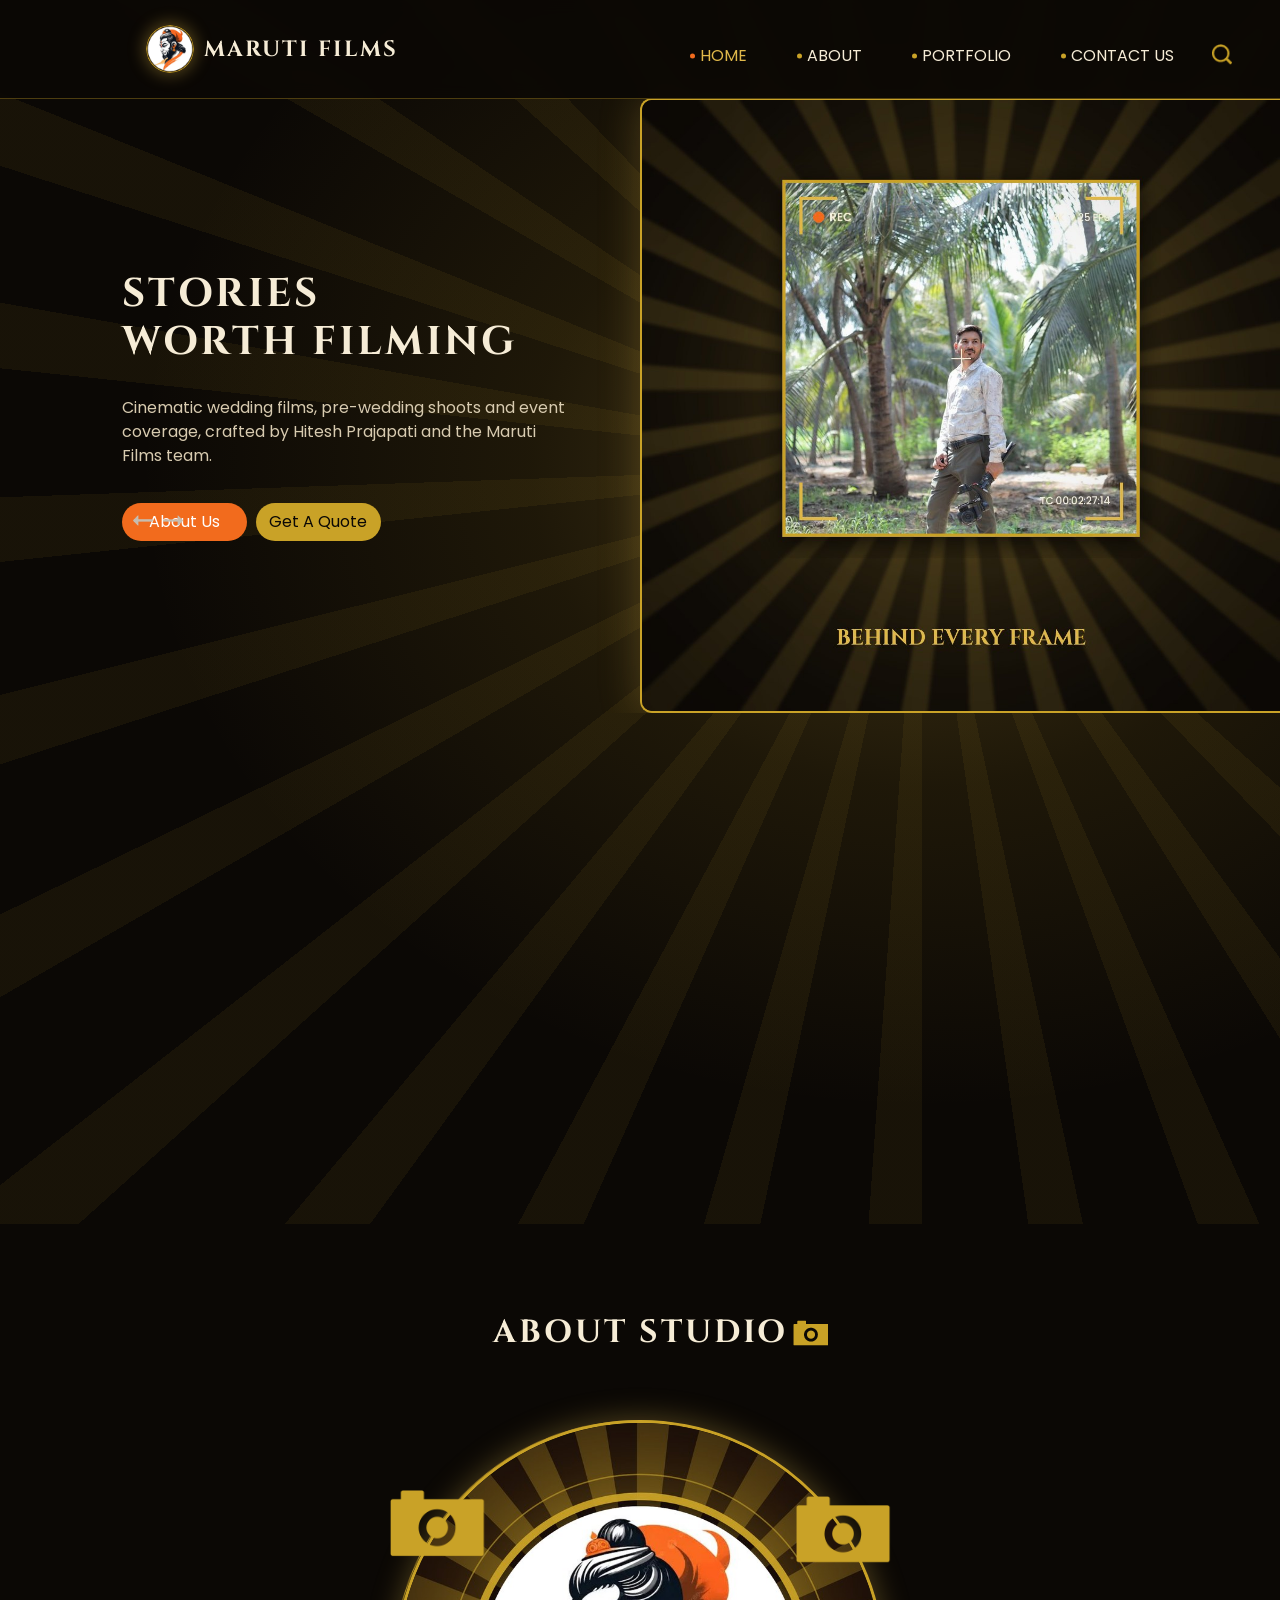
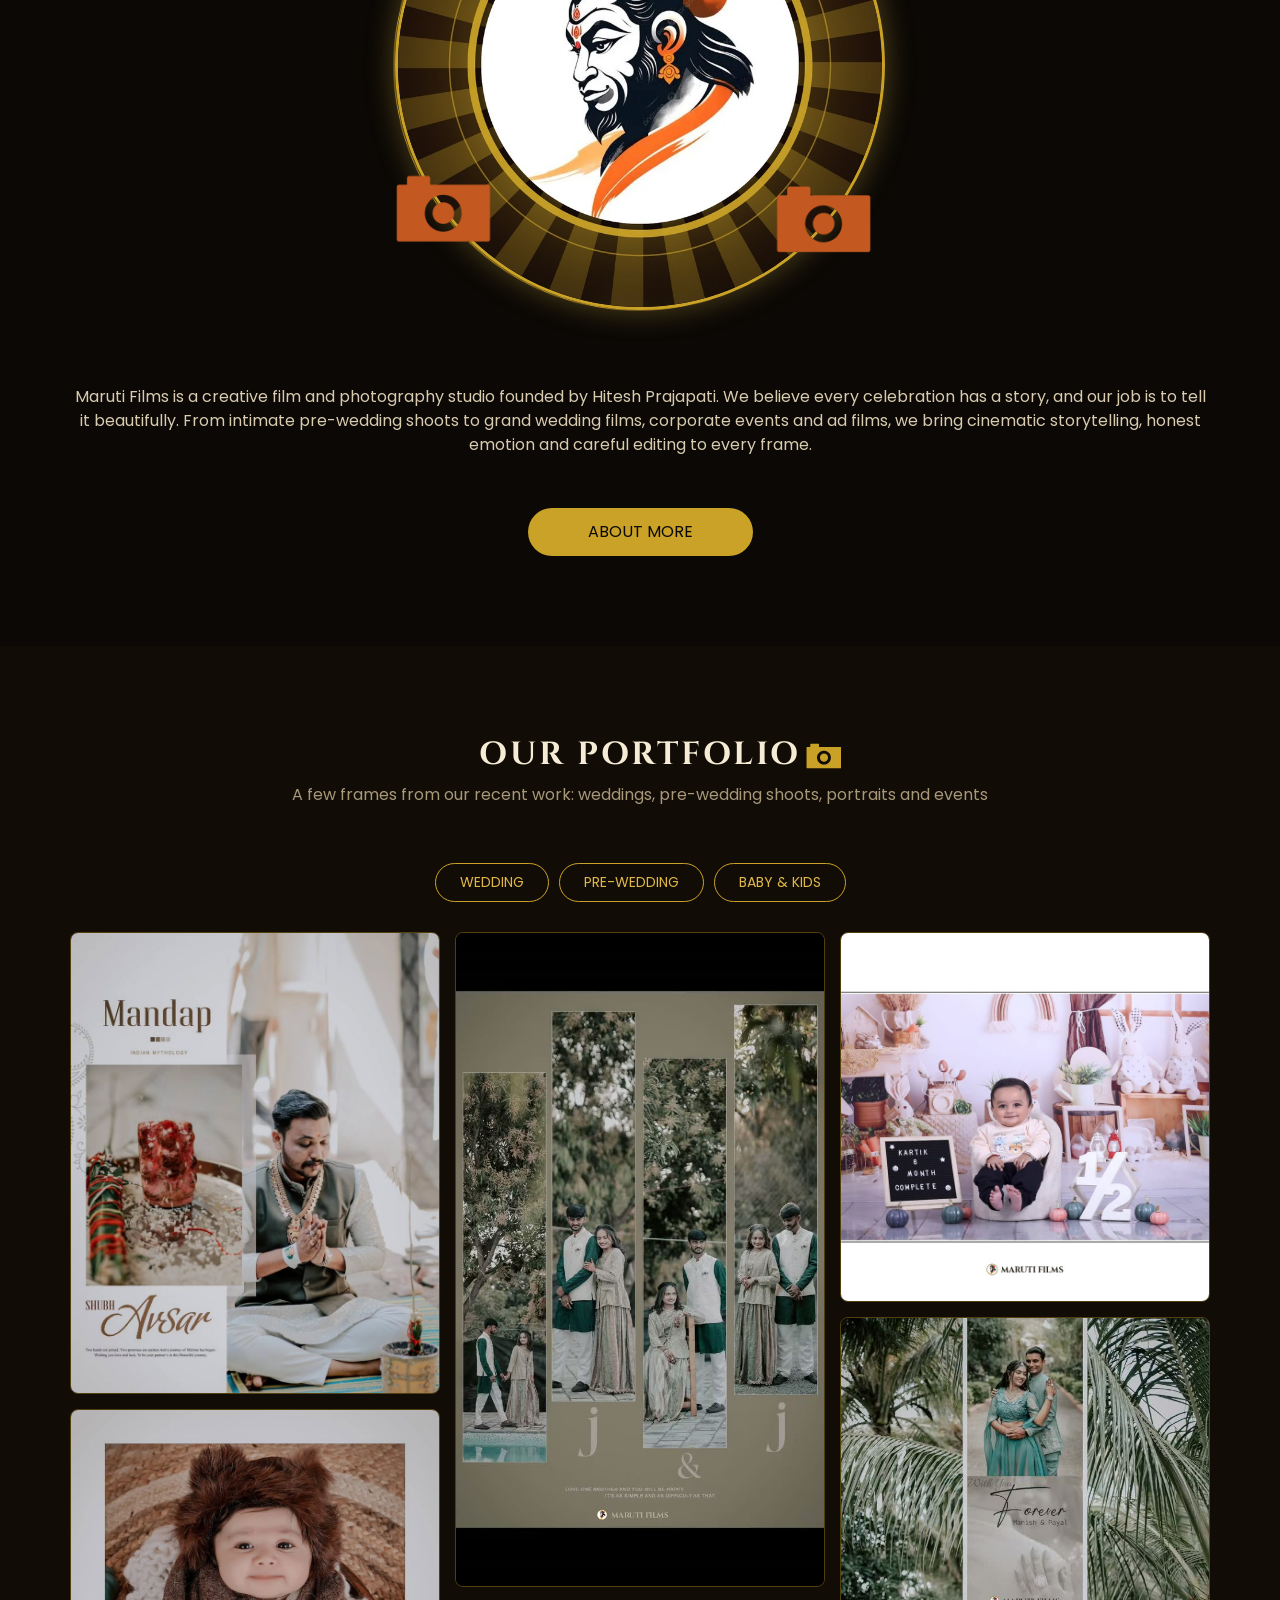
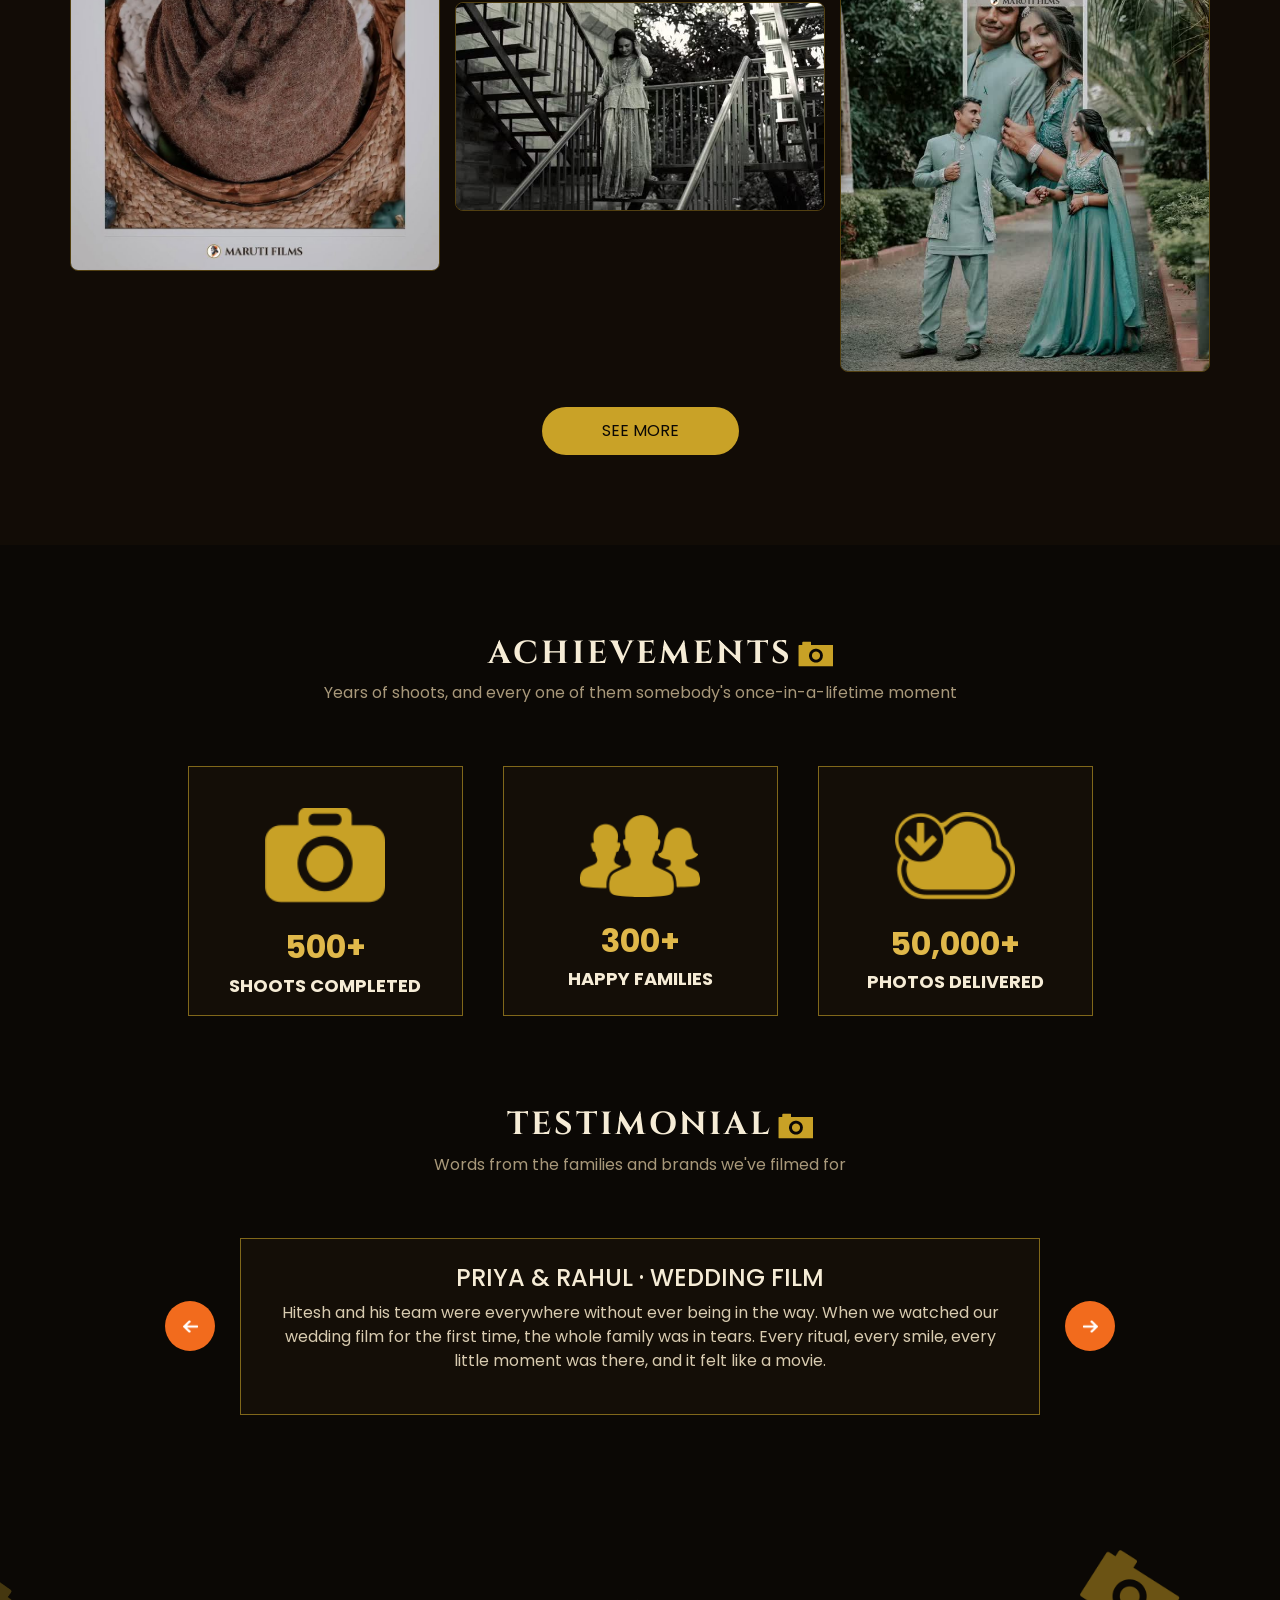
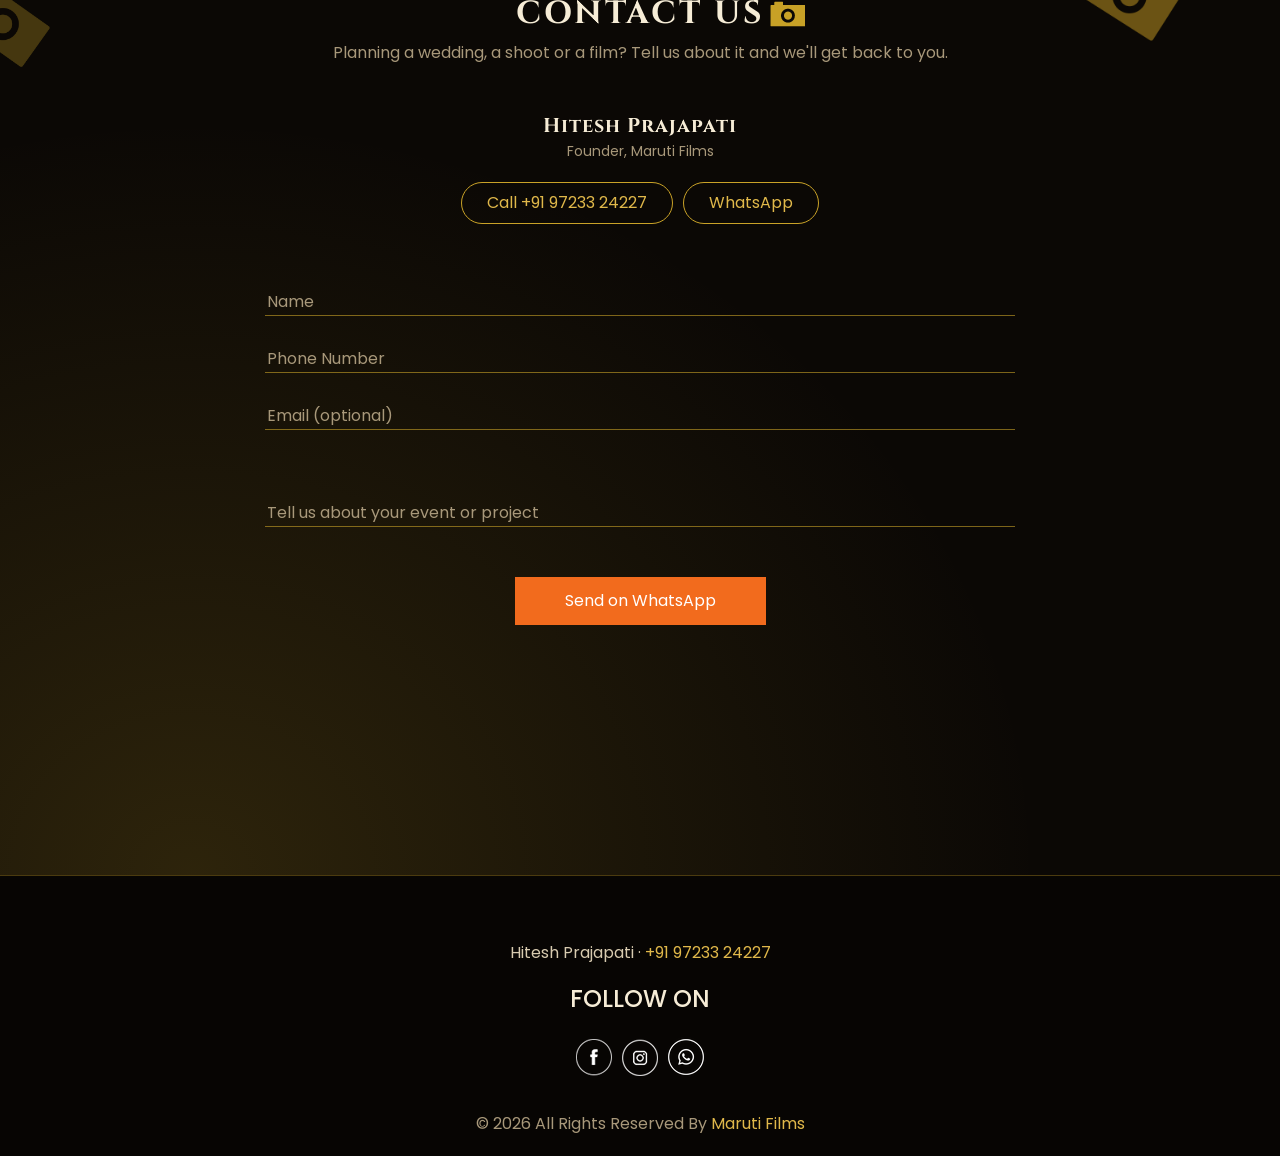
==== commit d9c288ec: "pages and slider update" ====
--- a/index.html
+++ b/index.html
@@ -43,7 +43,6 @@
                 <span>
                   Maruti Films
                 </span>
-              </a>
               </a>
               <button class="navbar-toggler" type="button" data-toggle="collapse" data-target="#navbarSupportedContent"
                 aria-controls="navbarSupportedContent" aria-expanded="false" aria-label="Toggle navigation">
@@ -80,7 +79,7 @@
     <!-- end header section -->
     <!-- slider section -->
     <section class=" slider_section position-relative">
-      <div id="carouselExampleControls" class="carousel slide" data-ride="carousel">
+      <div id="carouselExampleControls" class="carousel slide" data-ride="carousel" data-interval="3000">
         <div class="carousel-inner">
           <div class="carousel-item active">
             <div class="container-fluid">
@@ -106,7 +105,7 @@
                 </div>
                 <div class="col-md-6 px-0">
                   <div class="img-box">
-                    <img src="images/slider-img.jpg" alt="">
+                    <img src="images/slides/slide-stories.jpg" width="1200" height="1150" alt="Hitesh Prajapati behind the camera, framed in a camera viewfinder">
                   </div>
                 </div>
               </div>
@@ -136,7 +135,7 @@
                 </div>
                 <div class="col-md-6 px-0">
                   <div class="img-box">
-                    <img src="images/slider-img.jpg" alt="">
+                    <img src="images/slides/slide-wedding.jpg" width="1200" height="1150" alt="Three wedding film stills: couple portrait, groom at the mandap, bride on a staircase">
                   </div>
                 </div>
               </div>
@@ -166,7 +165,7 @@
                 </div>
                 <div class="col-md-6 px-0">
                   <div class="img-box">
-                    <img src="images/slider-img.jpg" alt="">
+                    <img src="images/slides/slide-films.jpg" width="1200" height="1150" alt="Film strip of Maruti Films shoots with a play button">
                   </div>
                 </div>
               </div>
@@ -198,7 +197,7 @@
       </div>
       <div class="box">
         <div class="img-box">
-          <img src="images/hitesh-prajapati.jpg" width="600" height="600" alt="Hitesh Prajapati, founder of Maruti Films">
+          <img src="images/about-emblem.jpg" width="800" height="800" alt="Maruti Films emblem: Lord Hanuman in a golden sunburst">
           <div class="about_img-bg">
             <img src="images/about-img-bg.png" alt="">
           </div>
@@ -347,57 +346,49 @@
       </div>
       <div class="layout_padding2-top">
         <div id="carouselExample2Controls" class="carousel slide" data-ride="carousel">
-          <div class="row">
-            <div class="col-md-3">
-              <div class="btn_container">
-                <a class="carousel-control-prev" href="#carouselExample2Controls" role="button" data-slide="prev">
-                  <span class="sr-only">Previous</span>
-                </a>
-                <a class="carousel-control-next" href="#carouselExample2Controls" role="button" data-slide="next">
-                  <span class="sr-only">Next</span>
-                </a>
+          <div class="testimonial_row">
+            <a class="carousel-control-prev" href="#carouselExample2Controls" role="button" data-slide="prev">
+              <span class="sr-only">Previous</span>
+            </a>
+            <div class="carousel-inner">
+              <div class="carousel-item active">
+                <div class="detail-box">
+                  <!-- SAMPLE testimonial: replace with a real client review before going live -->
+                  <h4>
+                    Priya &amp; Rahul · Wedding Film
+                  </h4>
+                  <p>
+                    Hitesh and his team were everywhere without ever being in the way. When we watched our wedding film for the first time, the whole family was in tears. Every ritual, every smile, every little moment was there, and it felt like a movie.
+                  </p>
+                </div>
+              </div>
+              <div class="carousel-item ">
+                <div class="detail-box">
+                  <!-- SAMPLE testimonial: replace with a real client review before going live -->
+                  <h4>
+                    Neha · Pre-Wedding Shoot
+                  </h4>
+                  <p>
+                    We were nervous in front of the camera, but Hitesh made the whole day relaxed and fun. The locations, the lighting and the final edit were beyond what we imagined. Our pre-wedding video got more love than we expected!
+                  </p>
+                </div>
+              </div>
+              <div class="carousel-item ">
+                <div class="detail-box">
+                  <!-- SAMPLE testimonial: replace with a real client review before going live -->
+                  <h4>
+                    Amit · Corporate Event
+                  </h4>
+                  <p>
+                    Maruti Films covered our annual event and delivered a crisp highlight film on time. Professional, punctual and genuinely creative. We will definitely work with them again.
+                  </p>
+                </div>
               </div>
             </div>
-            <div class="col-md-9 col-lg-8">
-              <div class="carousel-inner">
-                <div class="carousel-item active">
-                  <div class="detail-box">
-                    <!-- SAMPLE testimonial: replace with a real client review before going live -->
-                    <h4>
-                      Priya &amp; Rahul · Wedding Film
-                    </h4>
-                    <p>
-                      Hitesh and his team were everywhere without ever being in the way. When we watched our wedding film for the first time, the whole family was in tears. Every ritual, every smile, every little moment was there, and it felt like a movie.
-                    </p>
-                  </div>
-                </div>
-                <div class="carousel-item ">
-                  <div class="detail-box">
-                    <!-- SAMPLE testimonial: replace with a real client review before going live -->
-                    <h4>
-                      Neha · Pre-Wedding Shoot
-                    </h4>
-                    <p>
-                      We were nervous in front of the camera, but Hitesh made the whole day relaxed and fun. The locations, the lighting and the final edit were beyond what we imagined. Our pre-wedding video got more love than we expected!
-                    </p>
-                  </div>
-                </div>
-                <div class="carousel-item ">
-                  <div class="detail-box">
-                    <!-- SAMPLE testimonial: replace with a real client review before going live -->
-                    <h4>
-                      Amit · Corporate Event
-                    </h4>
-                    <p>
-                      Maruti Films covered our annual event and delivered a crisp highlight film on time. Professional, punctual and genuinely creative. We will definitely work with them again.
-                    </p>
-                  </div>
-                </div>
-              </div>
-            </div>
-
-          </div>
-
+            <a class="carousel-control-next" href="#carouselExample2Controls" role="button" data-slide="next">
+              <span class="sr-only">Next</span>
+            </a>
+          </div>
         </div>
       </div>
     </div>
@@ -487,6 +478,9 @@
             <a href="https://www.instagram.com/maruti_films_27/" target="_blank" rel="noopener" aria-label="Maruti Films on Instagram">
               <img src="images/instagram.png" alt="Instagram">
             </a>
+            <a href="https://wa.me/919723324227" target="_blank" rel="noopener" aria-label="Chat with Maruti Films on WhatsApp">
+              <img src="images/whatsapp.png" alt="WhatsApp">
+            </a>
           </div>
         </div>
       </div>
--- a/css/style.css
+++ b/css/style.css
@@ -1,3 +1,7 @@
+html {
+  scroll-padding-top: 110px;
+}
+
 body {
   font-family: 'Poppins', sans-serif;
   color: #d8cbb0;
@@ -91,6 +95,7 @@
 /*header section*/
 .hero_area {
   height: 136vh;
+  padding-top: 98px;
   position: relative;
   background-color: #0b0805;
   background-image: radial-gradient(ellipse at 72% 38%, rgba(224, 184, 74, 0.28) 0%, rgba(201, 162, 39, 0.1) 30%, rgba(11, 8, 5, 0) 60%), repeating-conic-gradient(from 0deg at 72% 38%, rgba(201, 162, 39, 0.07) 0deg 4deg, rgba(11, 8, 5, 0) 4deg 12deg);
@@ -106,6 +111,19 @@
 
 .sub_page .hero_area::after {
   display: none;
+}
+
+.header_section {
+  position: fixed;
+  top: 0;
+  left: 0;
+  right: 0;
+  z-index: 1000;
+  padding-bottom: 12px;
+  background-color: rgba(11, 8, 5, 0.92);
+  -webkit-backdrop-filter: blur(8px);
+          backdrop-filter: blur(8px);
+  border-bottom: 1px solid rgba(201, 162, 39, 0.35);
 }
 
 .header_section .container-fluid {
@@ -299,6 +317,7 @@
 
 .slider_section .img-box img {
   width: 100%;
+  height: auto;
   border-radius: 12px 0 0 12px;
   border: 2px solid #c9a227;
   border-right: none;
@@ -370,7 +389,7 @@
   height: auto;
   position: relative;
   z-index: 1;
-  border-radius: 16px;
+  border-radius: 100%;
   border: 3px solid #c9a227;
   -webkit-box-shadow: 0 0 30px rgba(224, 184, 74, 0.35);
           box-shadow: 0 0 30px rgba(224, 184, 74, 0.35);
@@ -378,15 +397,18 @@
 
 .about_section .box .img-box {
   position: relative;
-  width: 250px;
-  margin: 140px 0 110px;
+  width: 490px;
+  max-width: 100%;
+  margin: 60px 0 40px;
 }
 
 .about_section .box .img-box .about_img-bg {
   position: absolute;
   top: 50%;
   left: 50%;
-  width: 200%;
+  z-index: 2;
+  width: 102%;
+  pointer-events: none;
   -webkit-transform: translate(-50%, -50%) rotate(0deg) scale(1);
           transform: translate(-50%, -50%) rotate(0deg) scale(1);
   -webkit-animation: rotateAnimation 3s infinite;
@@ -685,36 +707,28 @@
   font-size: 18px;
 }
 
-.client_section .row {
+.client_section .testimonial_row {
+  display: -webkit-box;
+  display: -ms-flexbox;
+  display: flex;
   -webkit-box-align: center;
       -ms-flex-align: center;
           align-items: center;
-}
-
-.client_section .col-md-3 {
-  display: -webkit-box;
-  display: -ms-flexbox;
-  display: flex;
-  -webkit-box-pack: end;
-      -ms-flex-pack: end;
-          justify-content: flex-end;
-}
-
-.client_section .btn_container {
-  display: -webkit-box;
-  display: -ms-flexbox;
-  display: flex;
-  -webkit-box-pack: center;
-      -ms-flex-pack: center;
-          justify-content: center;
-  -webkit-box-align: center;
-      -ms-flex-align: center;
-          align-items: center;
-}
-
-.client_section .btn_container .carousel-control-prev,
-.client_section .btn_container .carousel-control-next {
-  position: relative;
+  max-width: 950px;
+  margin: 0 auto;
+}
+
+.client_section .carousel-inner {
+  -webkit-box-flex: 1;
+      -ms-flex: 1;
+          flex: 1;
+}
+
+.client_section .carousel-control-prev,
+.client_section .carousel-control-next {
+  position: relative;
+  -ms-flex-negative: 0;
+      flex-shrink: 0;
   width: 50px;
   height: 50px;
   border: none;
@@ -724,27 +738,27 @@
   background-size: 15px;
   background-position: center;
   background-color: #f26b1d;
-  margin: 0 5px;
-}
-
-.client_section .btn_container .carousel-control-prev:hover,
-.client_section .btn_container .carousel-control-next:hover {
+}
+
+.client_section .carousel-control-prev:hover,
+.client_section .carousel-control-next:hover {
   background-color: #c9a227;
 }
 
-.client_section .btn_container .carousel-control-prev {
+.client_section .carousel-control-prev {
   background-image: url(../images/prev-white.png);
 }
 
-.client_section .btn_container .carousel-control-next {
+.client_section .carousel-control-next {
   background-image: url(../images/next-white.png);
 }
 
 .client_section .detail-box {
-  padding: 20px;
+  padding: 25px 30px;
   border: 1px solid rgba(201, 162, 39, 0.6);
   background-color: #140e07;
   margin: 0 25px;
+  text-align: center;
 }
 
 .client_section .detail-box h4 {
--- a/css/responsive.css
+++ b/css/responsive.css
@@ -5,6 +5,11 @@
 }
 
 @media (max-width: 992px) {
+  .header_section .navbar-collapse {
+    max-height: calc(100vh - 100px);
+    overflow-y: auto;
+  }
+
   .navbar-nav {
     align-items: center;
   }
@@ -45,8 +50,8 @@
   }
 
   .about_section .box .img-box {
-    width: 40%;
-    margin: 90px 0 70px;
+    width: 80%;
+    margin: 40px 0 30px;
   }
 
   .portfolio_section .portfolio_gallery {
@@ -60,17 +65,6 @@
     right: 0px;
   }
 
-  .client_section .col-md-3 {
-    justify-content: center;
-  }
-
-  .client_section .detail-box {
-    margin-bottom: 35px;
-  }
-
-  .client_section .row {
-    flex-wrap: wrap-reverse;
-  }
 }
 
 @media (max-width: 576px) {
@@ -82,9 +76,15 @@
   }
 
   .client_section .detail-box {
-    margin-left: 0;
-    margin-right: 0;
+    margin: 0 10px;
+    padding: 20px 15px;
+  }
 
+  .client_section .carousel-control-prev,
+  .client_section .carousel-control-next {
+    width: 38px;
+    height: 38px;
+    background-size: 12px;
   }
 }
 
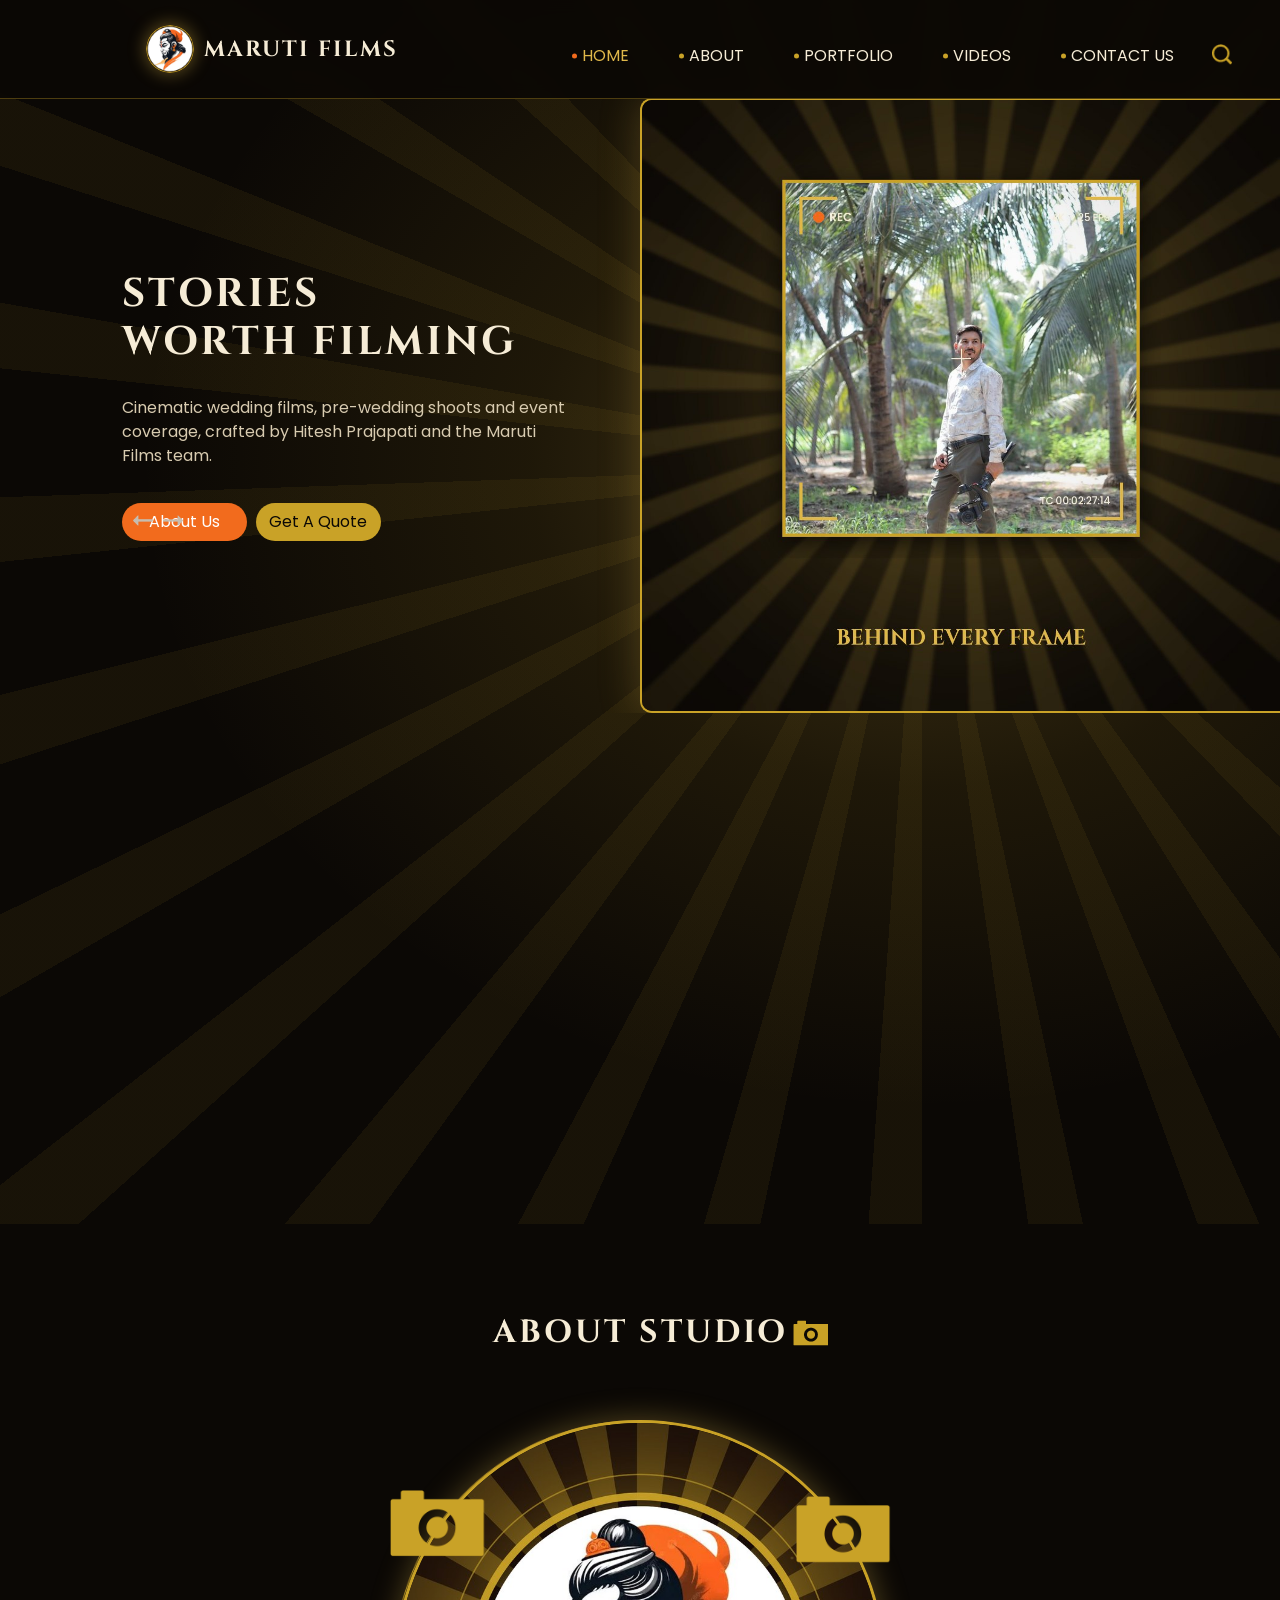
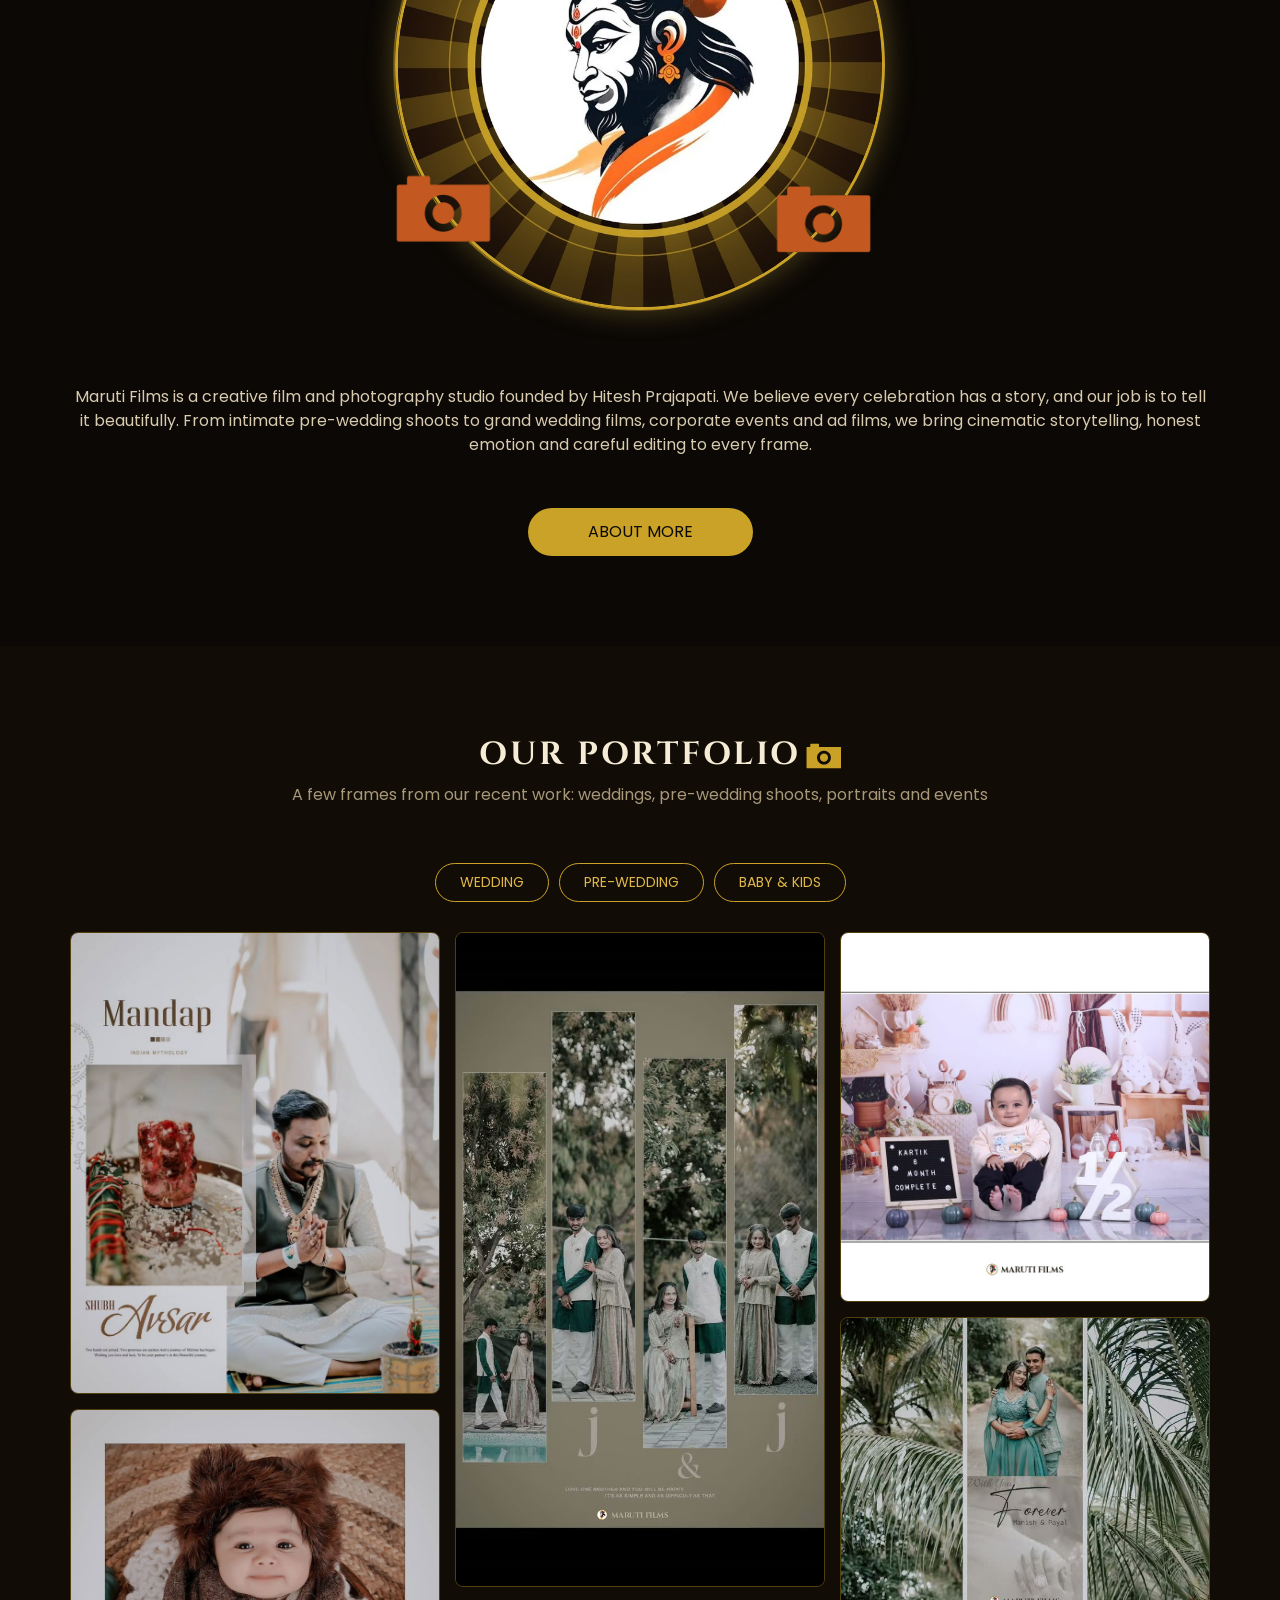
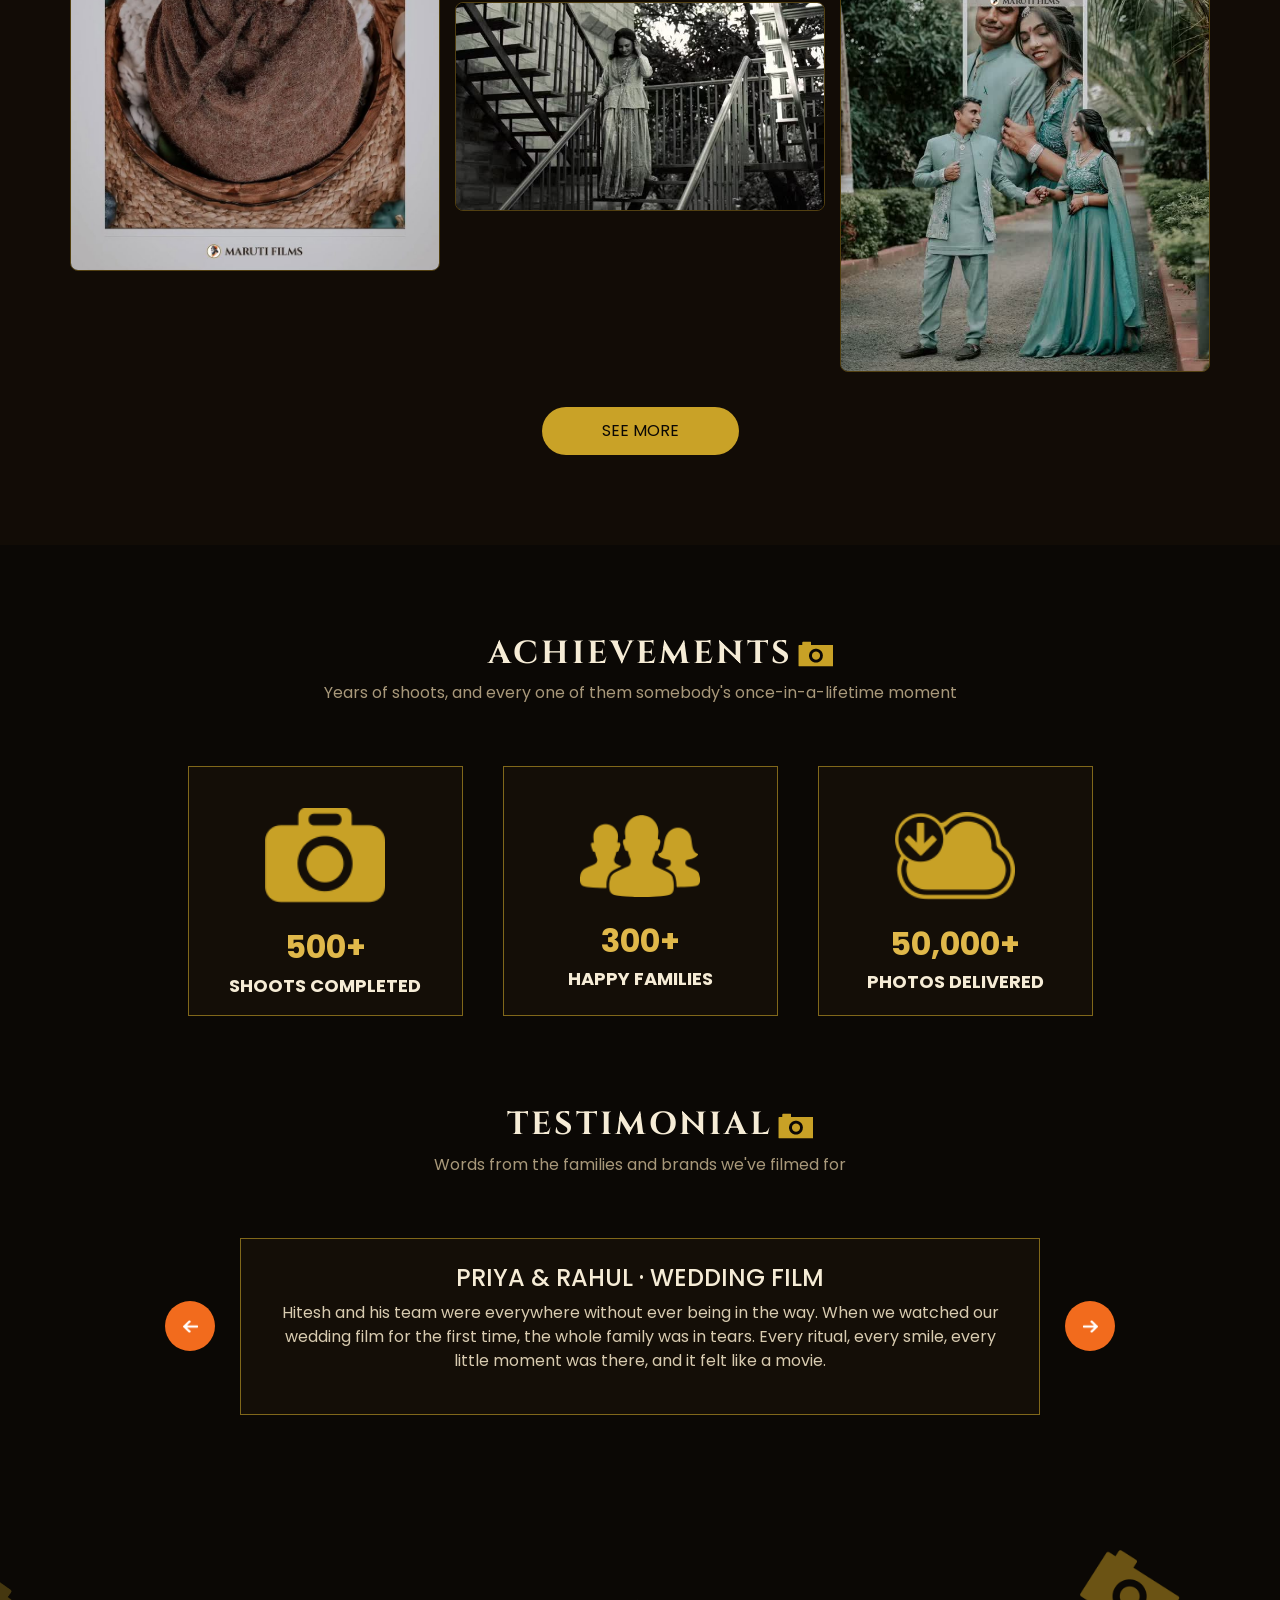
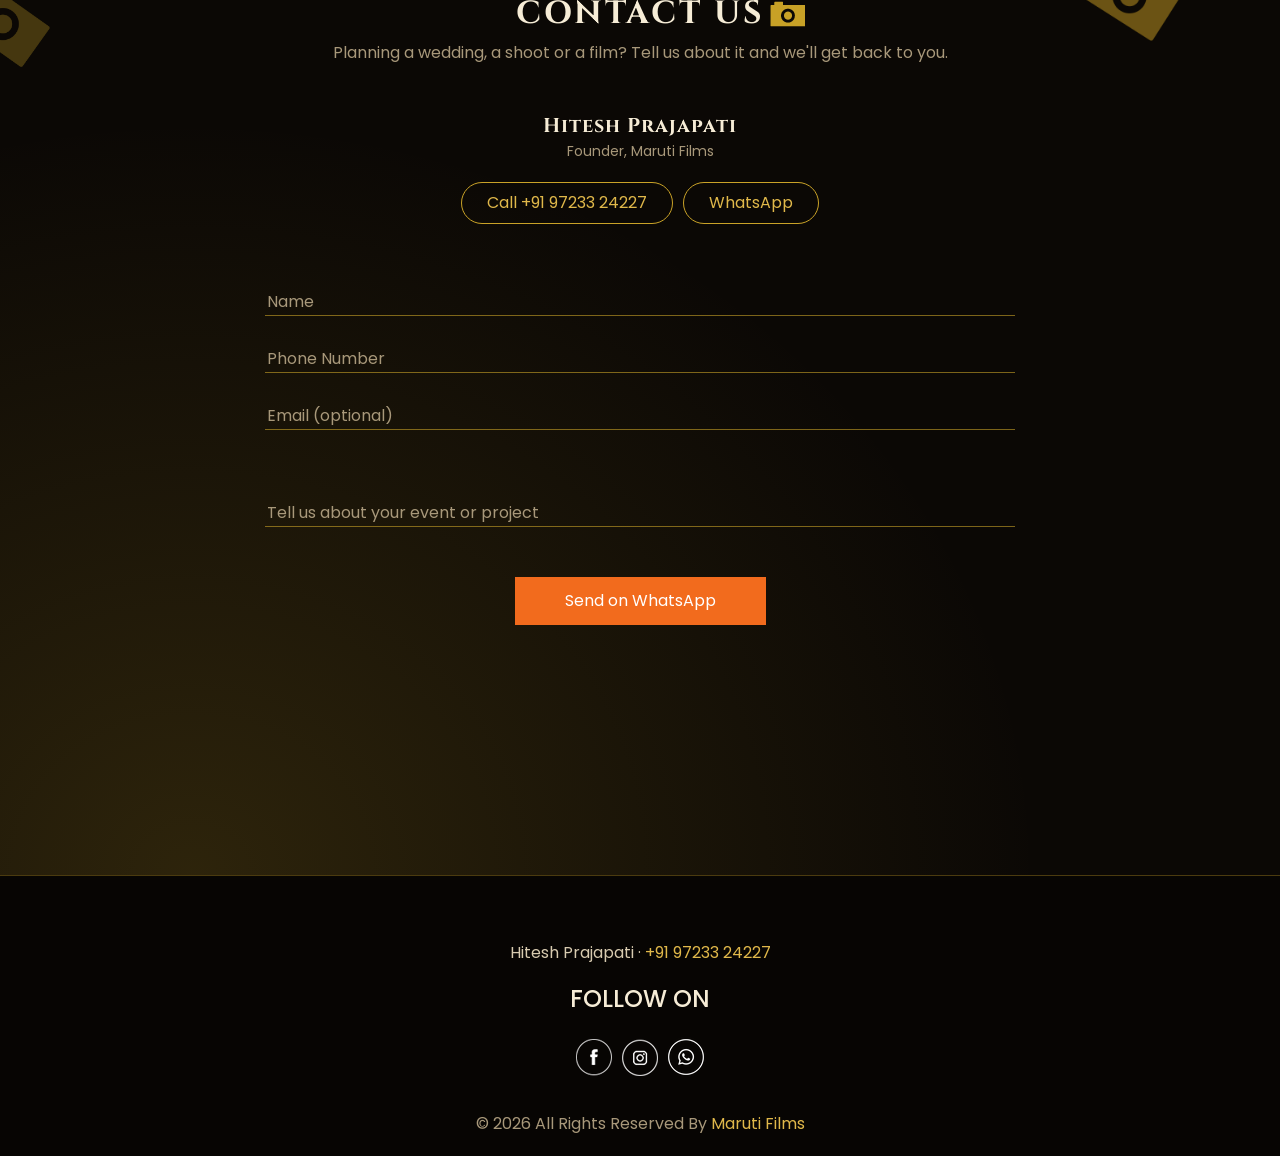
==== commit 00ecf161: "Video Page Added" ====
--- a/index.html
+++ b/index.html
@@ -60,6 +60,9 @@
                     </li>
                     <li class="nav-item">
                       <a class="nav-link" href="portfolio.html"> Portfolio </a>
+                    </li>
+                    <li class="nav-item">
+                      <a class="nav-link" href="videos.html"> Videos </a>
                     </li>
                     <li class="nav-item">
                       <a class="nav-link" href="contact.html">Contact Us</a>
--- a/css/style.css
+++ b/css/style.css
@@ -581,6 +581,80 @@
 
 .portfolio_section .gallery_item:hover::after {
   opacity: 1;
+}
+
+.video_section .video_grid {
+  display: -ms-grid;
+  display: grid;
+  gap: 25px;
+  margin-top: 25px;
+  justify-content: center;
+}
+
+.video_section .video_grid_wide {
+  grid-template-columns: repeat(auto-fit, minmax(min(340px, 100%), 540px));
+}
+
+.video_section .video_grid_reels {
+  grid-template-columns: repeat(auto-fit, minmax(min(326px, 100%), 360px));
+}
+
+.video_section .video_grid.is_empty {
+  display: block;
+}
+
+.video_section .video_frame {
+  position: relative;
+  aspect-ratio: 16 / 9;
+  overflow: hidden;
+  border: 1px solid rgba(201, 162, 39, 0.5);
+  border-radius: 8px;
+  background-color: #140e07;
+}
+
+.video_section .video_grid_reels .video_frame {
+  aspect-ratio: 9 / 16;
+}
+
+.video_section .video_frame.video_instagram {
+  aspect-ratio: auto;
+  overflow: visible;
+  border: none;
+  background: none;
+}
+
+.video_section .video_frame.video_instagram .instagram-media {
+  margin: 0 auto !important;
+  min-width: 0 !important;
+}
+
+.video_section .video_frame:not(.video_instagram) iframe {
+  position: absolute;
+  top: 0;
+  left: 0;
+  width: 100%;
+  height: 100%;
+  border: 0;
+}
+
+.video_section .video_title {
+  margin: 10px 0 0;
+  text-align: center;
+  color: #d8cbb0;
+}
+
+.video_section .video_empty {
+  margin: 0 auto;
+  padding: 30px 20px;
+  max-width: 600px;
+  text-align: center;
+  color: #a8987a;
+  border: 1px dashed rgba(201, 162, 39, 0.45);
+  border-radius: 8px;
+}
+
+.video_section .video_empty a {
+  color: #e0b84a;
 }
 
 .lightbox {
